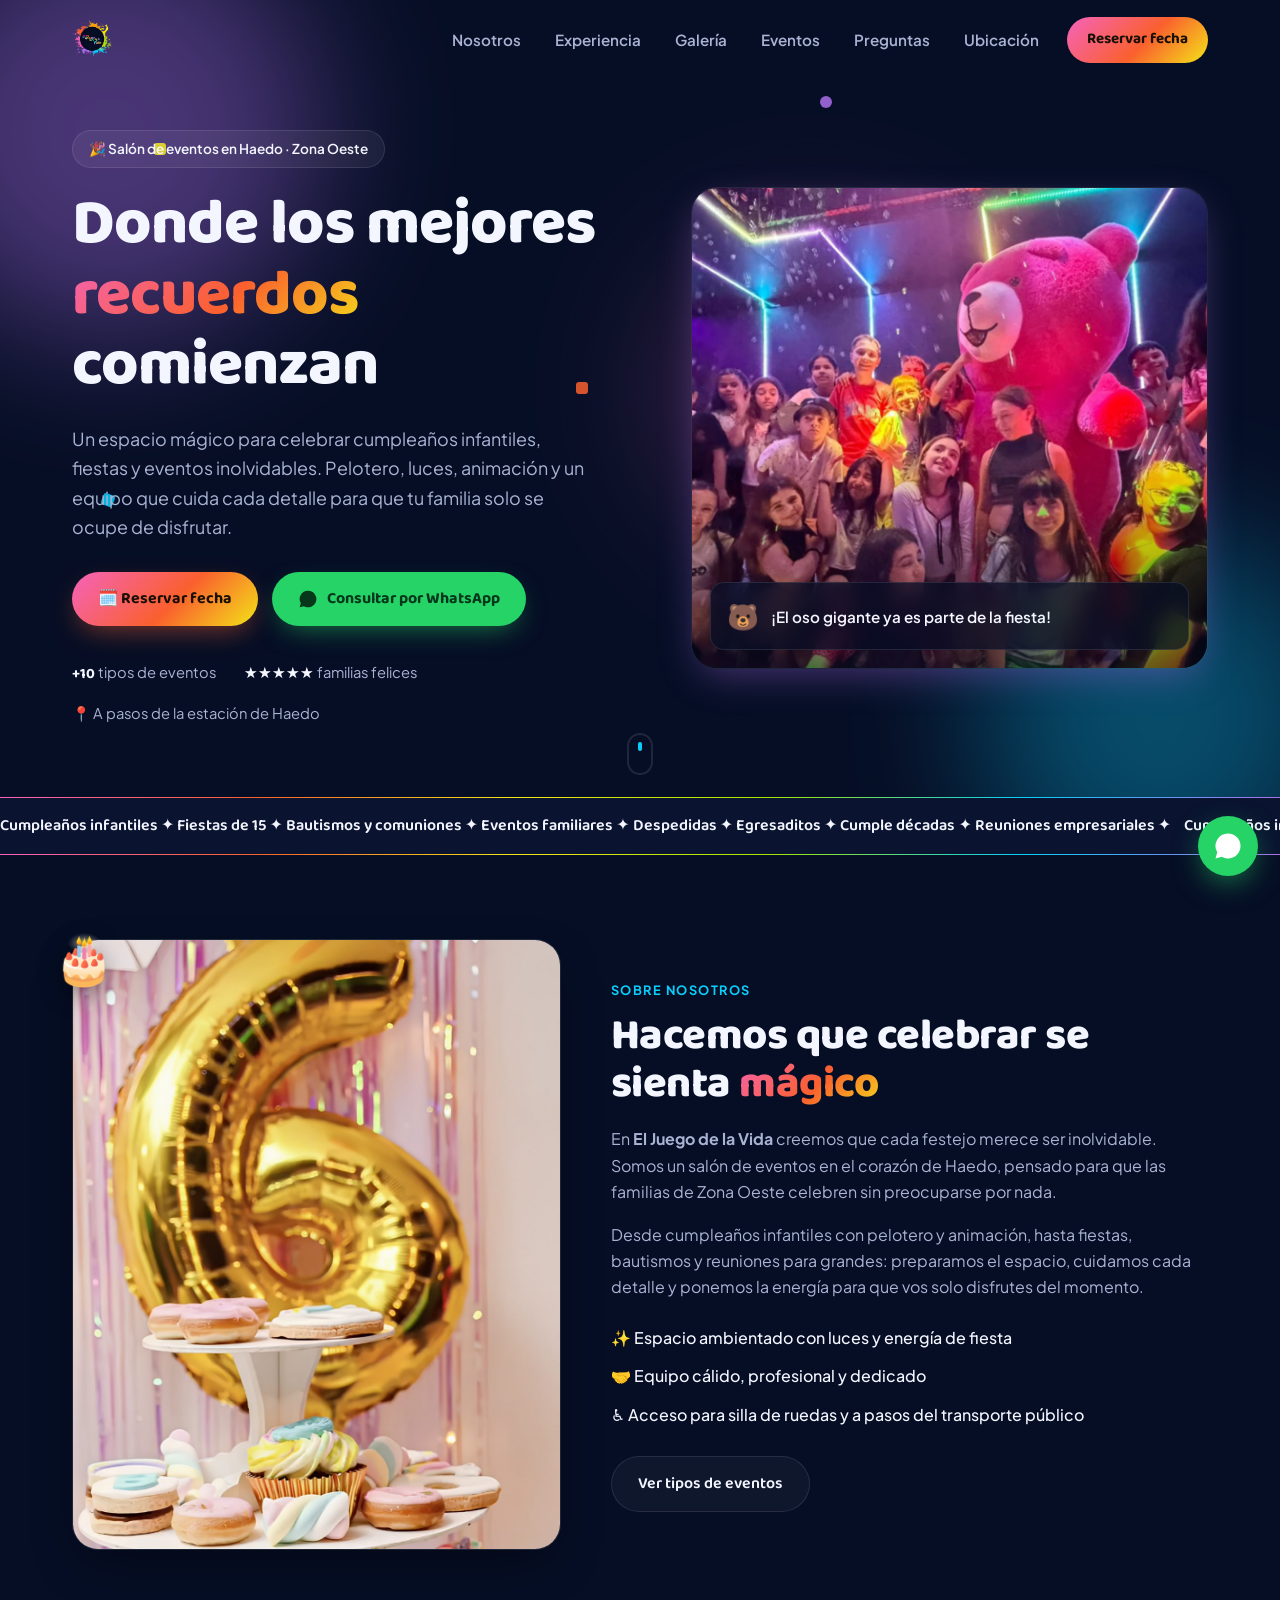
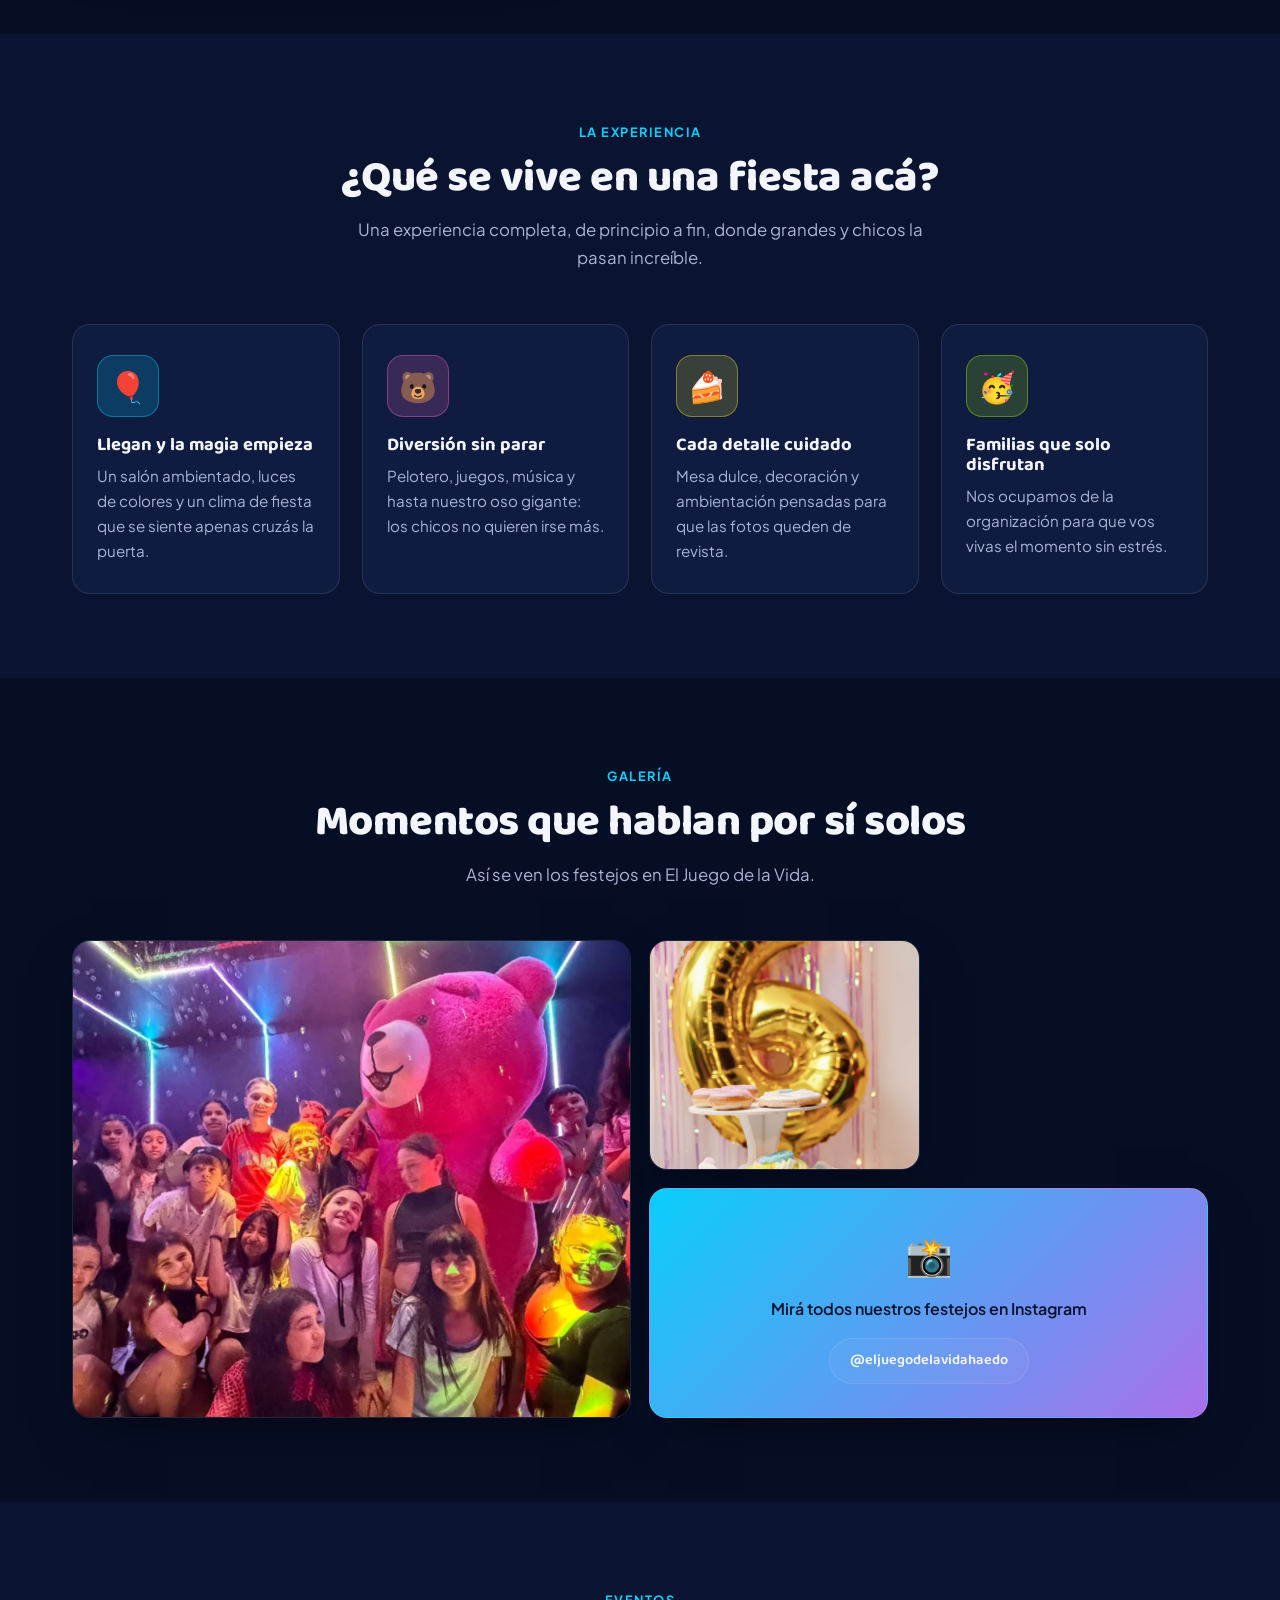
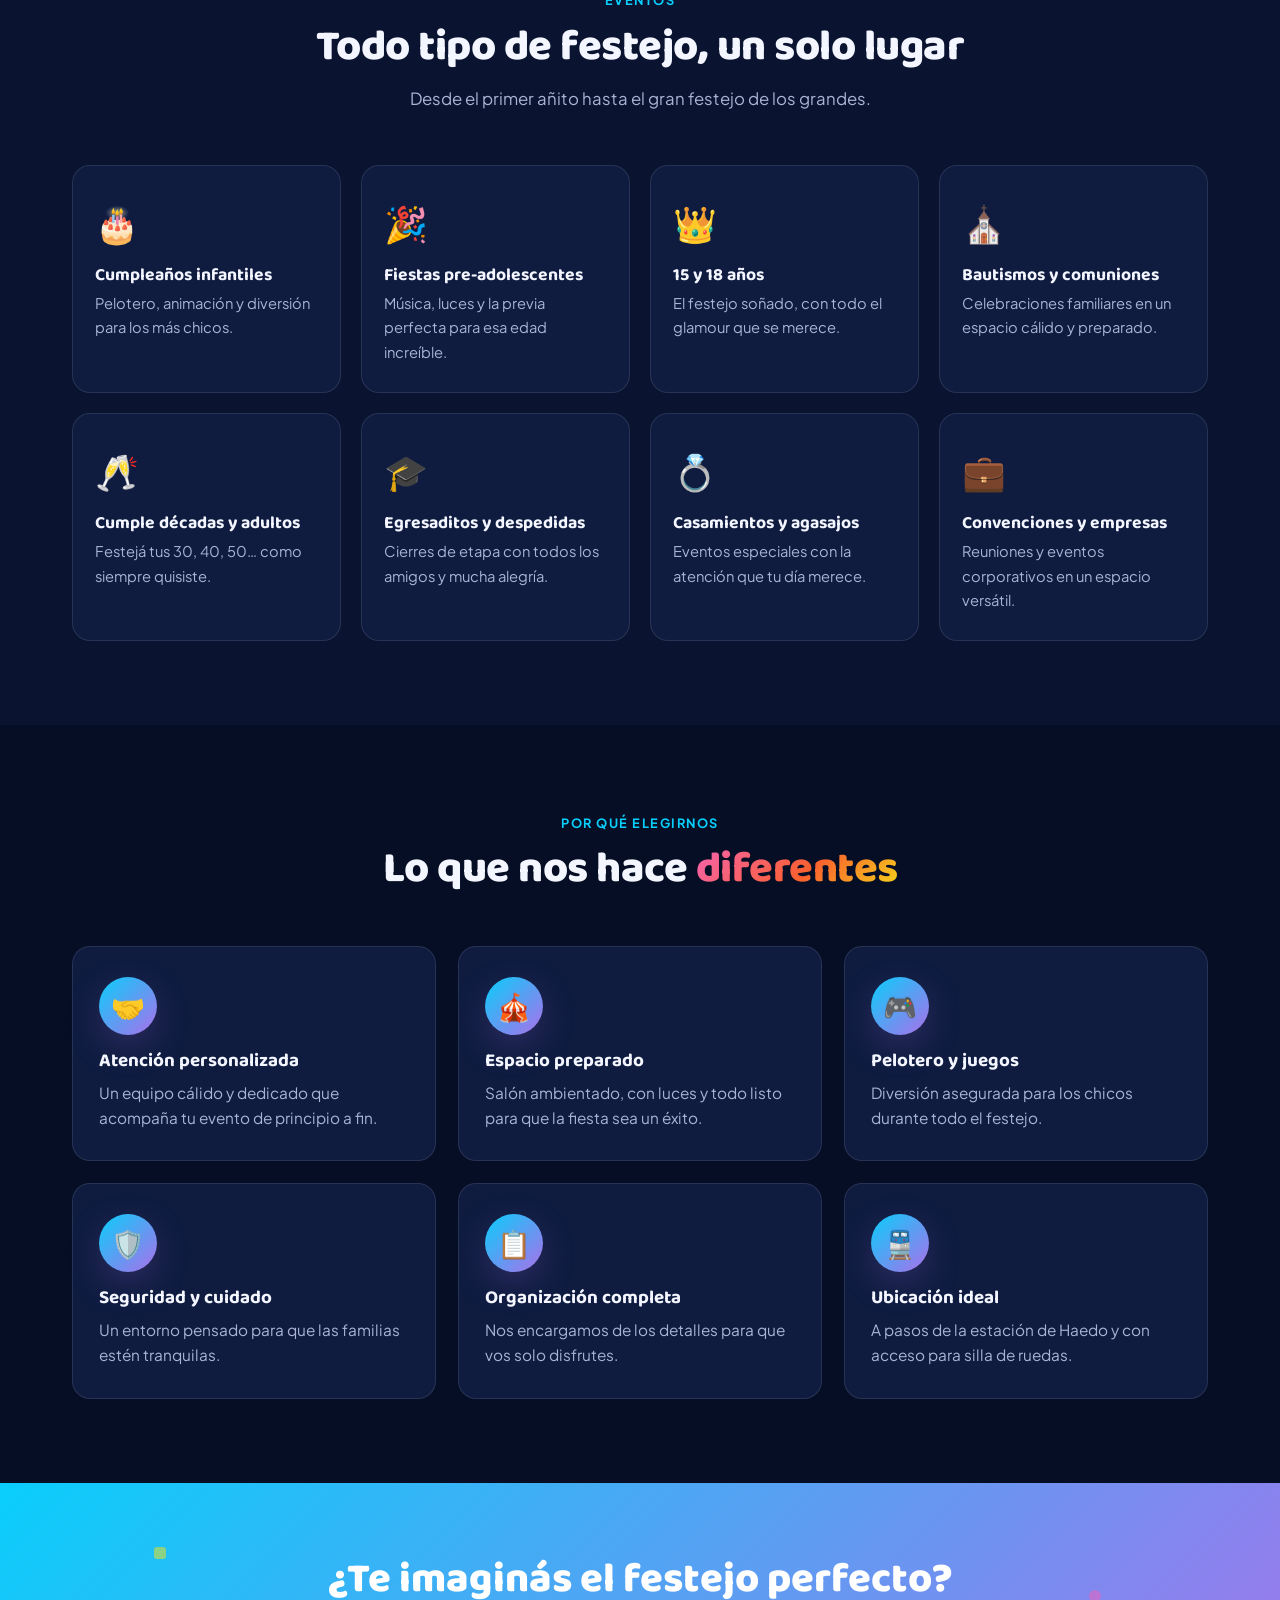
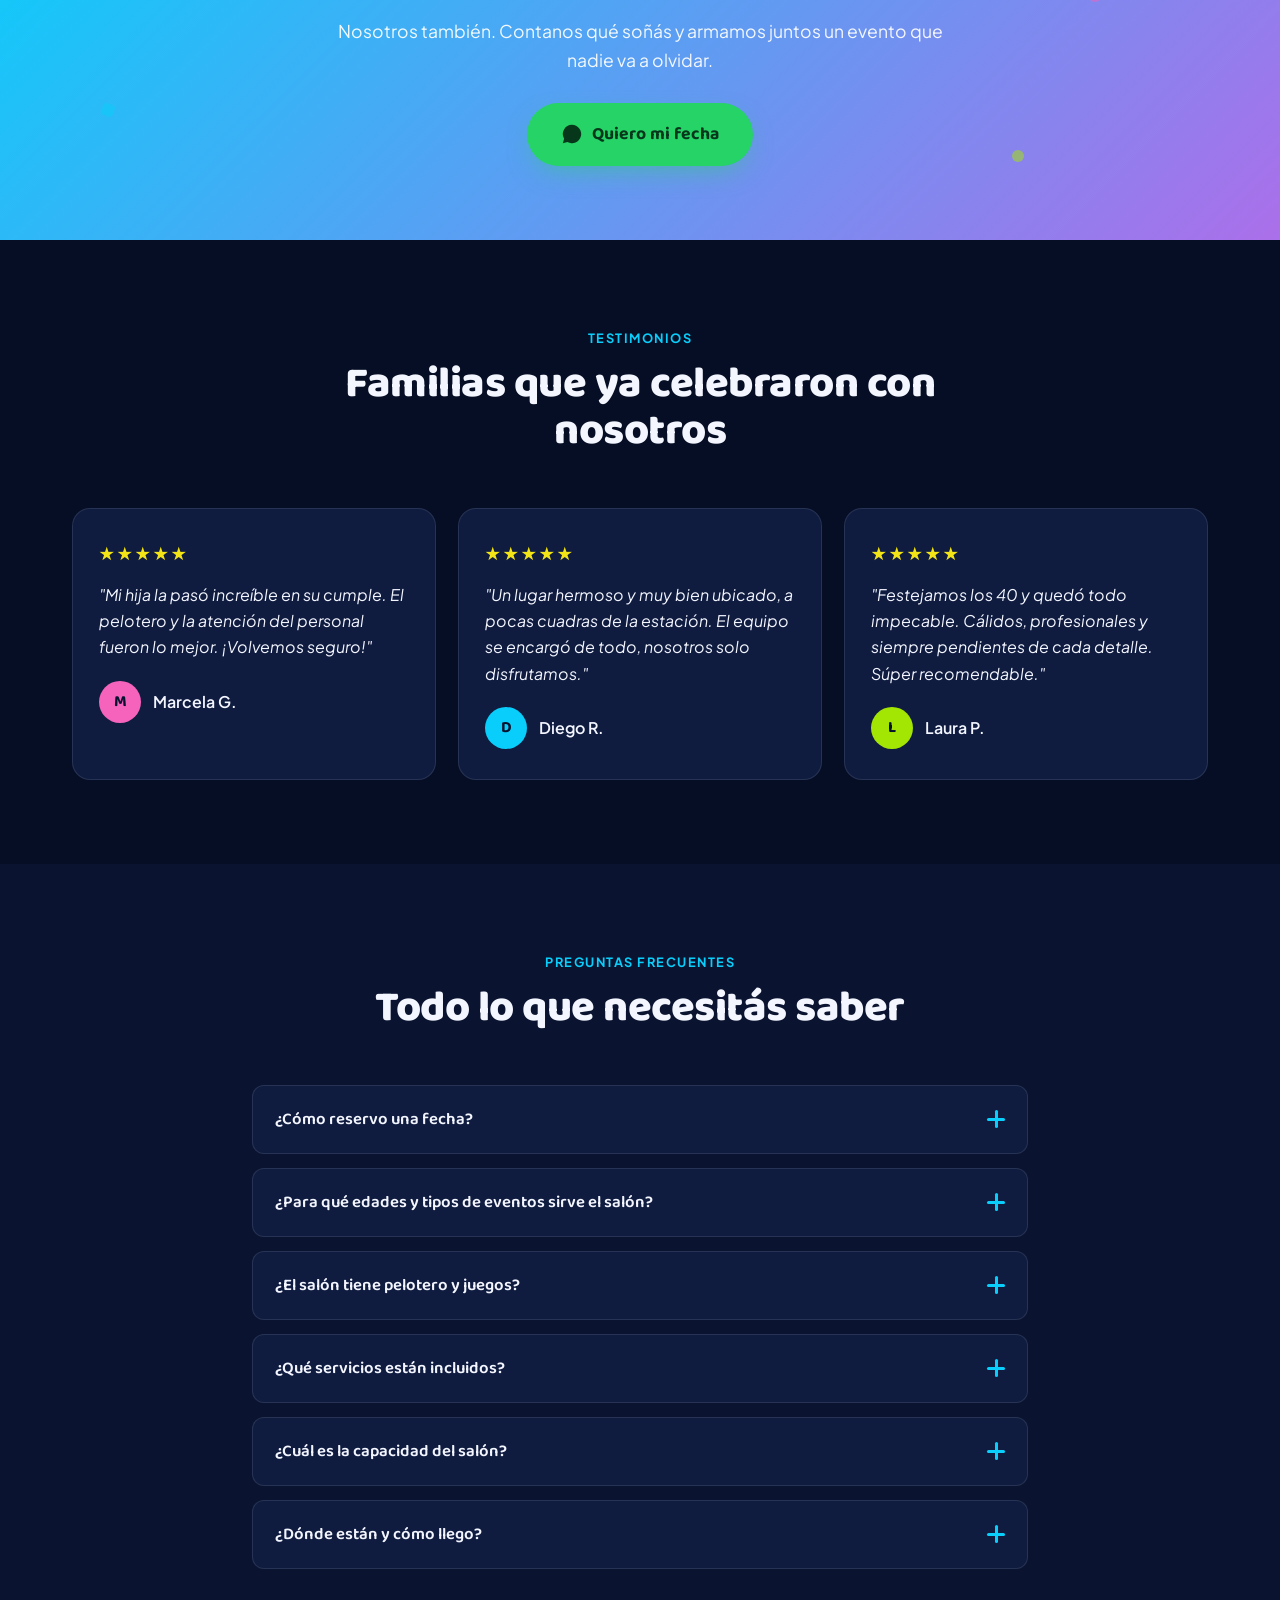
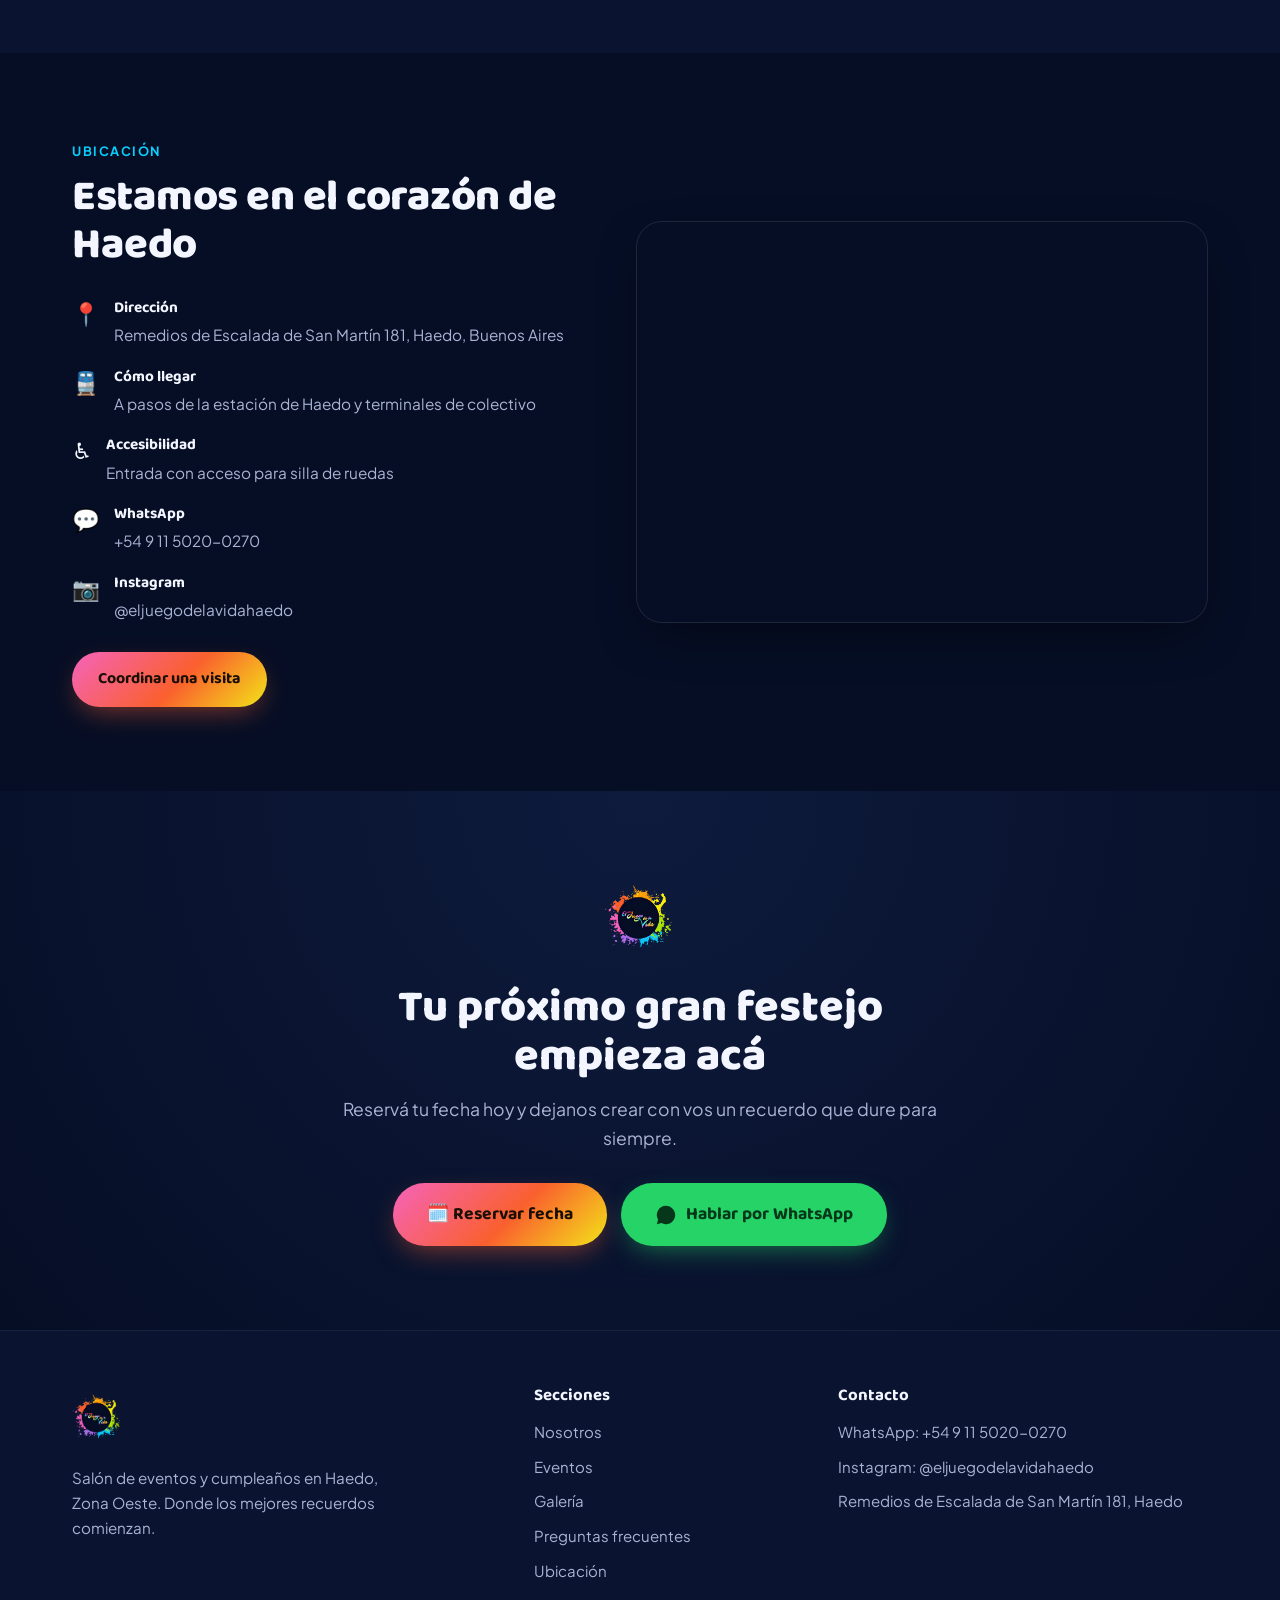
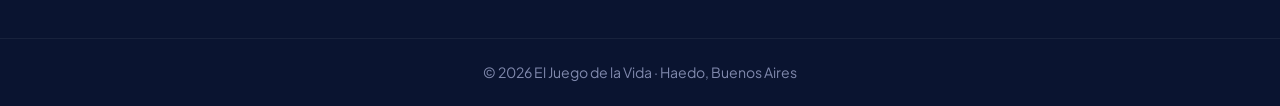
==== index.html @ 884d49db "Landing page El Juego de la Vida - salón de eventos Haedo Co-Authored-By: Claude Opus 4.8 <noreply@a" ====
<!DOCTYPE html>
<html lang="es">
<head>
  <meta charset="UTF-8" />
  <meta name="viewport" content="width=device-width, initial-scale=1.0" />
  <title>El Juego de la Vida | Salón de Eventos y Cumpleaños en Haedo</title>

  <!-- SEO -->
  <meta name="description" content="El Juego de la Vida — salón de eventos y cumpleaños infantiles en Haedo, Zona Oeste. Pelotero, animación y un espacio mágico para celebrar. Reservá tu fecha por WhatsApp." />
  <meta name="keywords" content="salón de eventos Haedo, salón infantil Haedo, cumpleaños infantiles Haedo, salón para fiestas Haedo, eventos infantiles Zona Oeste, salón de cumpleaños Haedo, pelotero Haedo" />
  <meta name="author" content="El Juego de la Vida" />
  <meta name="robots" content="index, follow" />
  <meta name="theme-color" content="#060e25" />
  <link rel="canonical" href="https://eljuegodelavidahaedo.com.ar/" />

  <!-- Open Graph -->
  <meta property="og:type" content="business.business" />
  <meta property="og:title" content="El Juego de la Vida | Salón de Eventos en Haedo" />
  <meta property="og:description" content="Donde los mejores recuerdos comienzan. Salón de eventos y cumpleaños infantiles en Haedo, Zona Oeste. Reservá tu fecha." />
  <meta property="og:image" content="assets/img/fiesta-oso-rosa.jpg" />
  <meta property="og:locale" content="es_AR" />
  <meta property="og:site_name" content="El Juego de la Vida" />

  <!-- Twitter -->
  <meta name="twitter:card" content="summary_large_image" />
  <meta name="twitter:title" content="El Juego de la Vida | Salón de Eventos en Haedo" />
  <meta name="twitter:description" content="Donde los mejores recuerdos comienzan. Cumpleaños y eventos en Haedo." />
  <meta name="twitter:image" content="assets/img/fiesta-oso-rosa.jpg" />

  <!-- Favicon -->
  <link rel="icon" type="image/png" href="assets/logo/logo.png" />
  <link rel="apple-touch-icon" href="assets/logo/logo.png" />

  <!-- Fonts -->
  <link rel="preconnect" href="https://fonts.googleapis.com" />
  <link rel="preconnect" href="https://fonts.gstatic.com" crossorigin />
  <link href="https://fonts.googleapis.com/css2?family=Baloo+2:wght@500;600;700;800&family=Plus+Jakarta+Sans:wght@400;500;600;700;800&display=swap" rel="stylesheet" />

  <link rel="stylesheet" href="css/style.css" />

  <!-- Schema.org LocalBusiness -->
  <script type="application/ld+json">
  {
    "@context": "https://schema.org",
    "@type": "EventVenue",
    "name": "El Juego de la Vida",
    "description": "Salón de eventos y cumpleaños infantiles en Haedo, Zona Oeste. Pelotero, animación y un espacio mágico para celebrar momentos inolvidables.",
    "image": "https://eljuegodelavidahaedo.com.ar/assets/img/fiesta-oso-rosa.jpg",
    "url": "https://eljuegodelavidahaedo.com.ar/",
    "telephone": "+5491150200270",
    "priceRange": "$$",
    "address": {
      "@type": "PostalAddress",
      "streetAddress": "Remedios de Escalada de San Martín 181",
      "addressLocality": "Haedo",
      "addressRegion": "Buenos Aires",
      "addressCountry": "AR"
    },
    "areaServed": ["Haedo", "Morón", "Ramos Mejía", "Ituzaingó", "Zona Oeste"],
    "sameAs": ["https://www.instagram.com/eljuegodelavidahaedo/"],
    "amenityFeature": [
      { "@type": "LocationFeatureSpecification", "name": "Pelotero", "value": true },
      { "@type": "LocationFeatureSpecification", "name": "Accesible para silla de ruedas", "value": true }
    ]
  }
  </script>
</head>
<body>

  <!-- ===== HEADER / NAV ===== -->
  <header class="site-header" id="header">
    <div class="container nav-wrap">
      <a href="#hero" class="brand" aria-label="El Juego de la Vida - Inicio">
        <img src="assets/logo/logo.png" alt="Logo El Juego de la Vida" class="brand-logo" />
      </a>

      <nav class="nav" id="nav" aria-label="Navegación principal">
        <a href="#nosotros" class="nav-link">Nosotros</a>
        <a href="#experiencia" class="nav-link">Experiencia</a>
        <a href="#galeria" class="nav-link">Galería</a>
        <a href="#eventos" class="nav-link">Eventos</a>
        <a href="#faq" class="nav-link">Preguntas</a>
        <a href="#ubicacion" class="nav-link">Ubicación</a>
        <a href="https://wa.me/5491150200270?text=Hola!%20Quiero%20consultar%20por%20una%20fecha%20en%20El%20Juego%20de%20la%20Vida"
           class="btn btn-nav" target="_blank" rel="noopener">Reservar fecha</a>
      </nav>

      <button class="nav-toggle" id="navToggle" aria-label="Abrir menú" aria-expanded="false">
        <span></span><span></span><span></span>
      </button>
    </div>
  </header>

  <!-- ===== HERO ===== -->
  <section class="hero" id="hero">
    <div class="hero-bg" aria-hidden="true">
      <span class="blob blob-1"></span>
      <span class="blob blob-2"></span>
      <span class="blob blob-3"></span>
      <span class="confetti c1"></span>
      <span class="confetti c2"></span>
      <span class="confetti c3"></span>
      <span class="confetti c4"></span>
      <span class="confetti c5"></span>
      <span class="confetti c6"></span>
    </div>

    <div class="container hero-inner">
      <div class="hero-content reveal">
        <span class="eyebrow">🎉 Salón de eventos en Haedo · Zona Oeste</span>
        <h1 class="hero-title">
          Donde los mejores <span class="grad-text">recuerdos</span> comienzan
        </h1>
        <p class="hero-sub">
          Un espacio mágico para celebrar cumpleaños infantiles, fiestas y eventos
          inolvidables. Pelotero, luces, animación y un equipo que cuida cada detalle
          para que tu familia solo se ocupe de disfrutar.
        </p>

        <div class="hero-cta">
          <a href="https://wa.me/5491150200270?text=Hola!%20Quiero%20reservar%20una%20fecha%20en%20El%20Juego%20de%20la%20Vida.%20Mi%20evento%20es%20para..."
             class="btn btn-primary" target="_blank" rel="noopener">
            🗓️ Reservar fecha
          </a>
          <a href="https://wa.me/5491150200270?text=Hola!%20Quiero%20hacer%20una%20consulta%20sobre%20el%20sal%C3%B3n"
             class="btn btn-whatsapp" target="_blank" rel="noopener">
            <svg viewBox="0 0 24 24" width="20" height="20" fill="currentColor" aria-hidden="true"><path d="M17.47 14.38c-.3-.15-1.75-.86-2.02-.96-.27-.1-.47-.15-.66.15-.2.3-.76.96-.93 1.16-.17.2-.34.22-.64.07-.3-.15-1.25-.46-2.38-1.47-.88-.78-1.47-1.75-1.64-2.05-.17-.3-.02-.46.13-.61.13-.13.3-.34.45-.51.15-.17.2-.3.3-.5.1-.2.05-.37-.02-.52-.08-.15-.66-1.6-.91-2.19-.24-.57-.48-.5-.66-.5-.17 0-.37-.02-.56-.02s-.52.07-.79.37c-.27.3-1.04 1.02-1.04 2.48s1.07 2.88 1.22 3.08c.15.2 2.1 3.2 5.08 4.49.71.31 1.26.49 1.69.62.71.23 1.36.2 1.87.12.57-.08 1.75-.71 2-1.4.25-.69.25-1.28.17-1.4-.07-.13-.27-.2-.57-.35zM12 2a10 10 0 0 0-8.6 15.06L2 22l5.05-1.32A10 10 0 1 0 12 2z"/></svg>
            Consultar por WhatsApp
          </a>
        </div>

        <ul class="trust-row">
          <li><strong>+10</strong> tipos de eventos</li>
          <li><strong>★★★★★</strong> familias felices</li>
          <li><strong>📍</strong> A pasos de la estación de Haedo</li>
        </ul>
      </div>

      <div class="hero-media reveal" data-delay="120">
        <div class="hero-card">
          <img src="assets/img/fiesta-oso-rosa.jpg" alt="Chicos festejando en una fiesta con luces de colores y un oso gigante rosa en El Juego de la Vida" loading="eager" />
          <div class="hero-badge">
            <span class="hero-badge-emoji">🐻</span>
            <span>¡El oso gigante ya es parte de la fiesta!</span>
          </div>
        </div>
      </div>
    </div>

    <a href="#nosotros" class="scroll-cue" aria-label="Ver más">
      <span></span>
    </a>
  </section>

  <!-- ===== MARQUEE ===== -->
  <div class="marquee" aria-hidden="true">
    <div class="marquee-track">
      <span>Cumpleaños infantiles ✦ Fiestas de 15 ✦ Bautismos y comuniones ✦ Eventos familiares ✦ Despedidas ✦ Egresaditos ✦ Cumple décadas ✦ Reuniones empresariales ✦&nbsp;</span>
      <span>Cumpleaños infantiles ✦ Fiestas de 15 ✦ Bautismos y comuniones ✦ Eventos familiares ✦ Despedidas ✦ Egresaditos ✦ Cumple décadas ✦ Reuniones empresariales ✦&nbsp;</span>
    </div>
  </div>

  <!-- ===== NOSOTROS ===== -->
  <section class="section" id="nosotros">
    <div class="container about-grid">
      <div class="about-media reveal">
        <img src="assets/img/cumple-mesa-dulce.jpg" alt="Mesa dulce de cumpleaños con globo dorado número 6, cupcakes y golosinas en El Juego de la Vida" loading="lazy" />
        <span class="about-deco" aria-hidden="true">🎂</span>
      </div>
      <div class="about-text reveal" data-delay="120">
        <span class="section-eyebrow">Sobre nosotros</span>
        <h2 class="section-title">Hacemos que celebrar se sienta <span class="grad-text">mágico</span></h2>
        <p>
          En <strong>El Juego de la Vida</strong> creemos que cada festejo merece ser
          inolvidable. Somos un salón de eventos en el corazón de Haedo, pensado para que
          las familias de Zona Oeste celebren sin preocuparse por nada.
        </p>
        <p>
          Desde cumpleaños infantiles con pelotero y animación, hasta fiestas, bautismos
          y reuniones para grandes: preparamos el espacio, cuidamos cada detalle y ponemos
          la energía para que vos solo disfrutes del momento.
        </p>
        <ul class="about-list">
          <li>✨ Espacio ambientado con luces y energía de fiesta</li>
          <li>🤝 Equipo cálido, profesional y dedicado</li>
          <li>♿ Acceso para silla de ruedas y a pasos del transporte público</li>
        </ul>
        <a href="#eventos" class="btn btn-outline">Ver tipos de eventos</a>
      </div>
    </div>
  </section>

  <!-- ===== EXPERIENCIA ===== -->
  <section class="section section-alt" id="experiencia">
    <div class="container">
      <div class="section-head reveal">
        <span class="section-eyebrow">La experiencia</span>
        <h2 class="section-title">¿Qué se vive en una fiesta acá?</h2>
        <p class="section-lead">Una experiencia completa, de principio a fin, donde grandes y chicos la pasan increíble.</p>
      </div>

      <div class="exp-grid">
        <article class="exp-card reveal">
          <span class="exp-icon" style="--c:var(--cyan)">🎈</span>
          <h3>Llegan y la magia empieza</h3>
          <p>Un salón ambientado, luces de colores y un clima de fiesta que se siente apenas cruzás la puerta.</p>
        </article>
        <article class="exp-card reveal" data-delay="80">
          <span class="exp-icon" style="--c:var(--pink)">🐻</span>
          <h3>Diversión sin parar</h3>
          <p>Pelotero, juegos, música y hasta nuestro oso gigante: los chicos no quieren irse más.</p>
        </article>
        <article class="exp-card reveal" data-delay="160">
          <span class="exp-icon" style="--c:var(--yellow)">🍰</span>
          <h3>Cada detalle cuidado</h3>
          <p>Mesa dulce, decoración y ambientación pensadas para que las fotos queden de revista.</p>
        </article>
        <article class="exp-card reveal" data-delay="240">
          <span class="exp-icon" style="--c:var(--green)">🥳</span>
          <h3>Familias que solo disfrutan</h3>
          <p>Nos ocupamos de la organización para que vos vivas el momento sin estrés.</p>
        </article>
      </div>
    </div>
  </section>

  <!-- ===== GALERÍA ===== -->
  <section class="section" id="galeria">
    <div class="container">
      <div class="section-head reveal">
        <span class="section-eyebrow">Galería</span>
        <h2 class="section-title">Momentos que hablan por sí solos</h2>
        <p class="section-lead">Así se ven los festejos en El Juego de la Vida.</p>
      </div>

      <div class="gallery">
        <figure class="gallery-item gallery-lg reveal" data-img="assets/img/fiesta-oso-rosa.jpg" data-caption="Fiesta a pura energía con el oso gigante rosa">
          <img src="assets/img/fiesta-oso-rosa.jpg" alt="Grupo de chicos festejando con luces de colores y oso gigante rosa" loading="lazy" />
          <figcaption><span>🐻 La fiesta del oso gigante</span></figcaption>
        </figure>
        <figure class="gallery-item reveal" data-delay="100" data-img="assets/img/cumple-mesa-dulce.jpg" data-caption="Mesa dulce de cumpleaños número 6">
          <img src="assets/img/cumple-mesa-dulce.jpg" alt="Mesa dulce con globo dorado número 6 y cupcakes" loading="lazy" />
          <figcaption><span>🎂 Mesas dulces de ensueño</span></figcaption>
        </figure>
        <figure class="gallery-item gallery-text reveal" data-delay="160">
          <div class="gallery-cta">
            <span class="gallery-cta-emoji">📸</span>
            <p>Mirá todos nuestros festejos en Instagram</p>
            <a href="https://www.instagram.com/eljuegodelavidahaedo/" class="btn btn-outline btn-sm" target="_blank" rel="noopener">@eljuegodelavidahaedo</a>
          </div>
        </figure>
      </div>
    </div>
  </section>

  <!-- ===== EVENTOS ===== -->
  <section class="section section-alt" id="eventos">
    <div class="container">
      <div class="section-head reveal">
        <span class="section-eyebrow">Eventos</span>
        <h2 class="section-title">Todo tipo de festejo, un solo lugar</h2>
        <p class="section-lead">Desde el primer añito hasta el gran festejo de los grandes.</p>
      </div>

      <div class="events-grid">
        <article class="event-card reveal" style="--c:var(--pink)">
          <span class="event-emoji">🎂</span>
          <h3>Cumpleaños infantiles</h3>
          <p>Pelotero, animación y diversión para los más chicos.</p>
        </article>
        <article class="event-card reveal" data-delay="60" style="--c:var(--cyan)">
          <span class="event-emoji">🎉</span>
          <h3>Fiestas pre-adolescentes</h3>
          <p>Música, luces y la previa perfecta para esa edad increíble.</p>
        </article>
        <article class="event-card reveal" data-delay="120" style="--c:var(--purple)">
          <span class="event-emoji">👑</span>
          <h3>15 y 18 años</h3>
          <p>El festejo soñado, con todo el glamour que se merece.</p>
        </article>
        <article class="event-card reveal" data-delay="180" style="--c:var(--yellow)">
          <span class="event-emoji">⛪</span>
          <h3>Bautismos y comuniones</h3>
          <p>Celebraciones familiares en un espacio cálido y preparado.</p>
        </article>
        <article class="event-card reveal" data-delay="60" style="--c:var(--green)">
          <span class="event-emoji">🥂</span>
          <h3>Cumple décadas y adultos</h3>
          <p>Festejá tus 30, 40, 50… como siempre quisiste.</p>
        </article>
        <article class="event-card reveal" data-delay="120" style="--c:var(--orange)">
          <span class="event-emoji">🎓</span>
          <h3>Egresaditos y despedidas</h3>
          <p>Cierres de etapa con todos los amigos y mucha alegría.</p>
        </article>
        <article class="event-card reveal" data-delay="180" style="--c:var(--cyan)">
          <span class="event-emoji">💍</span>
          <h3>Casamientos y agasajos</h3>
          <p>Eventos especiales con la atención que tu día merece.</p>
        </article>
        <article class="event-card reveal" data-delay="60" style="--c:var(--purple)">
          <span class="event-emoji">💼</span>
          <h3>Convenciones y empresas</h3>
          <p>Reuniones y eventos corporativos en un espacio versátil.</p>
        </article>
      </div>
    </div>
  </section>

  <!-- ===== DIFERENCIALES ===== -->
  <section class="section" id="diferenciales">
    <div class="container">
      <div class="section-head reveal">
        <span class="section-eyebrow">Por qué elegirnos</span>
        <h2 class="section-title">Lo que nos hace <span class="grad-text">diferentes</span></h2>
      </div>

      <div class="diff-grid">
        <div class="diff-card reveal">
          <span class="diff-icon">🤝</span>
          <h3>Atención personalizada</h3>
          <p>Un equipo cálido y dedicado que acompaña tu evento de principio a fin.</p>
        </div>
        <div class="diff-card reveal" data-delay="80">
          <span class="diff-icon">🎪</span>
          <h3>Espacio preparado</h3>
          <p>Salón ambientado, con luces y todo listo para que la fiesta sea un éxito.</p>
        </div>
        <div class="diff-card reveal" data-delay="160">
          <span class="diff-icon">🎮</span>
          <h3>Pelotero y juegos</h3>
          <p>Diversión asegurada para los chicos durante todo el festejo.</p>
        </div>
        <div class="diff-card reveal" data-delay="240">
          <span class="diff-icon">🛡️</span>
          <h3>Seguridad y cuidado</h3>
          <p>Un entorno pensado para que las familias estén tranquilas.</p>
        </div>
        <div class="diff-card reveal" data-delay="80">
          <span class="diff-icon">📋</span>
          <h3>Organización completa</h3>
          <p>Nos encargamos de los detalles para que vos solo disfrutes.</p>
        </div>
        <div class="diff-card reveal" data-delay="160">
          <span class="diff-icon">🚆</span>
          <h3>Ubicación ideal</h3>
          <p>A pasos de la estación de Haedo y con acceso para silla de ruedas.</p>
        </div>
      </div>
    </div>
  </section>

  <!-- ===== CTA INTERMEDIO ===== -->
  <section class="cta-mid">
    <div class="cta-mid-bg" aria-hidden="true">
      <span class="confetti c1"></span><span class="confetti c2"></span>
      <span class="confetti c3"></span><span class="confetti c4"></span>
    </div>
    <div class="container cta-mid-inner reveal">
      <h2>¿Te imaginás el festejo perfecto?</h2>
      <p>Nosotros también. Contanos qué soñás y armamos juntos un evento que nadie va a olvidar.</p>
      <a href="https://wa.me/5491150200270?text=Hola!%20Quiero%20consultar%20disponibilidad%20de%20fechas"
         class="btn btn-whatsapp btn-lg" target="_blank" rel="noopener">
        <svg viewBox="0 0 24 24" width="22" height="22" fill="currentColor" aria-hidden="true"><path d="M17.47 14.38c-.3-.15-1.75-.86-2.02-.96-.27-.1-.47-.15-.66.15-.2.3-.76.96-.93 1.16-.17.2-.34.22-.64.07-.3-.15-1.25-.46-2.38-1.47-.88-.78-1.47-1.75-1.64-2.05-.17-.3-.02-.46.13-.61.13-.13.3-.34.45-.51.15-.17.2-.3.3-.5.1-.2.05-.37-.02-.52-.08-.15-.66-1.6-.91-2.19-.24-.57-.48-.5-.66-.5-.17 0-.37-.02-.56-.02s-.52.07-.79.37c-.27.3-1.04 1.02-1.04 2.48s1.07 2.88 1.22 3.08c.15.2 2.1 3.2 5.08 4.49.71.31 1.26.49 1.69.62.71.23 1.36.2 1.87.12.57-.08 1.75-.71 2-1.4.25-.69.25-1.28.17-1.4-.07-.13-.27-.2-.57-.35zM12 2a10 10 0 0 0-8.6 15.06L2 22l5.05-1.32A10 10 0 1 0 12 2z"/></svg>
        Quiero mi fecha
      </a>
    </div>
  </section>

  <!-- ===== TESTIMONIOS ===== -->
  <section class="section" id="testimonios">
    <div class="container">
      <div class="section-head reveal">
        <span class="section-eyebrow">Testimonios</span>
        <h2 class="section-title">Familias que ya celebraron con nosotros</h2>
      </div>

      <div class="testi-grid">
        <blockquote class="testi-card reveal">
          <div class="stars">★★★★★</div>
          <p>"Mi hija la pasó increíble en su cumple. El pelotero y la atención del personal fueron lo mejor. ¡Volvemos seguro!"</p>
          <footer><span class="testi-avatar" style="--c:var(--pink)">M</span> Marcela G.</footer>
        </blockquote>
        <blockquote class="testi-card reveal" data-delay="100">
          <div class="stars">★★★★★</div>
          <p>"Un lugar hermoso y muy bien ubicado, a pocas cuadras de la estación. El equipo se encargó de todo, nosotros solo disfrutamos."</p>
          <footer><span class="testi-avatar" style="--c:var(--cyan)">D</span> Diego R.</footer>
        </blockquote>
        <blockquote class="testi-card reveal" data-delay="200">
          <div class="stars">★★★★★</div>
          <p>"Festejamos los 40 y quedó todo impecable. Cálidos, profesionales y siempre pendientes de cada detalle. Súper recomendable."</p>
          <footer><span class="testi-avatar" style="--c:var(--green)">L</span> Laura P.</footer>
        </blockquote>
      </div>
    </div>
  </section>

  <!-- ===== FAQ ===== -->
  <section class="section section-alt" id="faq">
    <div class="container faq-wrap">
      <div class="section-head reveal">
        <span class="section-eyebrow">Preguntas frecuentes</span>
        <h2 class="section-title">Todo lo que necesitás saber</h2>
      </div>

      <div class="faq-list">
        <div class="faq-item reveal">
          <button class="faq-q" aria-expanded="false">
            <span>¿Cómo reservo una fecha?</span><i></i>
          </button>
          <div class="faq-a"><p>Es muy simple: escribinos por WhatsApp y te contamos la disponibilidad. Apenas elegís la fecha, la dejamos reservada para tu evento.</p></div>
        </div>
        <div class="faq-item reveal">
          <button class="faq-q" aria-expanded="false">
            <span>¿Para qué edades y tipos de eventos sirve el salón?</span><i></i>
          </button>
          <div class="faq-a"><p>Hacemos cumpleaños infantiles, fiestas pre-adolescentes, 15 y 18 años, bautismos, comuniones, cumple décadas, agasajos, despedidas, egresaditos, casamientos y hasta reuniones empresariales. Hay un festejo para cada edad.</p></div>
        </div>
        <div class="faq-item reveal">
          <button class="faq-q" aria-expanded="false">
            <span>¿El salón tiene pelotero y juegos?</span><i></i>
          </button>
          <div class="faq-a"><p>¡Sí! Contamos con pelotero y un espacio ambientado con luces y juegos para que los chicos se diviertan durante todo el festejo.</p></div>
        </div>
        <div class="faq-item reveal">
          <button class="faq-q" aria-expanded="false">
            <span>¿Qué servicios están incluidos?</span><i></i>
          </button>
          <div class="faq-a"><p>El salón ambientado, el espacio de juegos y la atención de nuestro equipo durante el evento. Para conocer los detalles y opciones de cada festejo, consultanos por WhatsApp y armamos una propuesta a tu medida.</p></div>
        </div>
        <div class="faq-item reveal">
          <button class="faq-q" aria-expanded="false">
            <span>¿Cuál es la capacidad del salón?</span><i></i>
          </button>
          <div class="faq-a"><p>Tenemos espacio para distintos tamaños de evento, desde festejos íntimos hasta celebraciones más grandes. Contanos cuántos invitados pensás y te confirmamos la mejor opción.</p></div>
        </div>
        <div class="faq-item reveal">
          <button class="faq-q" aria-expanded="false">
            <span>¿Dónde están y cómo llego?</span><i></i>
          </button>
          <div class="faq-a"><p>Estamos en Remedios de Escalada de San Martín 181, Haedo. A pocas cuadras de la estación de tren y terminales de colectivo, con acceso para silla de ruedas.</p></div>
        </div>
      </div>
    </div>
  </section>

  <!-- ===== UBICACIÓN ===== -->
  <section class="section" id="ubicacion">
    <div class="container loc-grid">
      <div class="loc-info reveal">
        <span class="section-eyebrow">Ubicación</span>
        <h2 class="section-title">Estamos en el corazón de Haedo</h2>
        <ul class="loc-list">
          <li><span class="loc-ic">📍</span><div><strong>Dirección</strong>Remedios de Escalada de San Martín 181, Haedo, Buenos Aires</div></li>
          <li><span class="loc-ic">🚆</span><div><strong>Cómo llegar</strong>A pasos de la estación de Haedo y terminales de colectivo</div></li>
          <li><span class="loc-ic">♿</span><div><strong>Accesibilidad</strong>Entrada con acceso para silla de ruedas</div></li>
          <li><span class="loc-ic">💬</span><div><strong>WhatsApp</strong>+54 9 11 5020-0270</div></li>
          <li><span class="loc-ic">📷</span><div><strong>Instagram</strong>@eljuegodelavidahaedo</div></li>
        </ul>
        <a href="https://wa.me/5491150200270?text=Hola!%20Quiero%20coordinar%20una%20visita%20al%20sal%C3%B3n"
           class="btn btn-primary" target="_blank" rel="noopener">Coordinar una visita</a>
      </div>
      <div class="loc-map reveal" data-delay="120">
        <iframe
          title="Ubicación de El Juego de la Vida en Haedo"
          src="https://www.google.com/maps?q=Remedios%20de%20Escalada%20de%20San%20Mart%C3%ADn%20181%2C%20Haedo%2C%20Buenos%20Aires&output=embed"
          loading="lazy" referrerpolicy="no-referrer-when-downgrade" allowfullscreen></iframe>
      </div>
    </div>
  </section>

  <!-- ===== CTA FINAL ===== -->
  <section class="cta-final" id="reservar">
    <div class="container cta-final-inner reveal">
      <img src="assets/logo/logo.png" alt="El Juego de la Vida" class="cta-final-logo" />
      <h2>Tu próximo gran festejo empieza acá</h2>
      <p>Reservá tu fecha hoy y dejanos crear con vos un recuerdo que dure para siempre.</p>
      <div class="hero-cta center">
        <a href="https://wa.me/5491150200270?text=Hola!%20Quiero%20reservar%20una%20fecha%20en%20El%20Juego%20de%20la%20Vida"
           class="btn btn-primary btn-lg" target="_blank" rel="noopener">🗓️ Reservar fecha</a>
        <a href="https://wa.me/5491150200270?text=Hola!%20Quiero%20hablar%20por%20WhatsApp%20sobre%20un%20evento"
           class="btn btn-whatsapp btn-lg" target="_blank" rel="noopener">
          <svg viewBox="0 0 24 24" width="22" height="22" fill="currentColor" aria-hidden="true"><path d="M17.47 14.38c-.3-.15-1.75-.86-2.02-.96-.27-.1-.47-.15-.66.15-.2.3-.76.96-.93 1.16-.17.2-.34.22-.64.07-.3-.15-1.25-.46-2.38-1.47-.88-.78-1.47-1.75-1.64-2.05-.17-.3-.02-.46.13-.61.13-.13.3-.34.45-.51.15-.17.2-.3.3-.5.1-.2.05-.37-.02-.52-.08-.15-.66-1.6-.91-2.19-.24-.57-.48-.5-.66-.5-.17 0-.37-.02-.56-.02s-.52.07-.79.37c-.27.3-1.04 1.02-1.04 2.48s1.07 2.88 1.22 3.08c.15.2 2.1 3.2 5.08 4.49.71.31 1.26.49 1.69.62.71.23 1.36.2 1.87.12.57-.08 1.75-.71 2-1.4.25-.69.25-1.28.17-1.4-.07-.13-.27-.2-.57-.35zM12 2a10 10 0 0 0-8.6 15.06L2 22l5.05-1.32A10 10 0 1 0 12 2z"/></svg>
          Hablar por WhatsApp
        </a>
      </div>
    </div>
  </section>

  <!-- ===== FOOTER ===== -->
  <footer class="site-footer">
    <div class="container footer-grid">
      <div class="footer-brand">
        <img src="assets/logo/logo.png" alt="El Juego de la Vida" />
        <p>Salón de eventos y cumpleaños en Haedo, Zona Oeste. Donde los mejores recuerdos comienzan.</p>
      </div>
      <div class="footer-col">
        <h4>Secciones</h4>
        <a href="#nosotros">Nosotros</a>
        <a href="#eventos">Eventos</a>
        <a href="#galeria">Galería</a>
        <a href="#faq">Preguntas frecuentes</a>
        <a href="#ubicacion">Ubicación</a>
      </div>
      <div class="footer-col">
        <h4>Contacto</h4>
        <a href="https://wa.me/5491150200270" target="_blank" rel="noopener">WhatsApp: +54 9 11 5020-0270</a>
        <a href="https://www.instagram.com/eljuegodelavidahaedo/" target="_blank" rel="noopener">Instagram: @eljuegodelavidahaedo</a>
        <span>Remedios de Escalada de San Martín 181, Haedo</span>
      </div>
    </div>
    <div class="footer-bottom">
      <p>© <span id="year"></span> El Juego de la Vida · Haedo, Buenos Aires</p>
    </div>
  </footer>

  <!-- ===== WHATSAPP FLOTANTE ===== -->
  <a href="https://wa.me/5491150200270?text=Hola!%20Quiero%20consultar%20por%20El%20Juego%20de%20la%20Vida"
     class="wa-float" target="_blank" rel="noopener" aria-label="Chatear por WhatsApp">
    <svg viewBox="0 0 24 24" width="30" height="30" fill="currentColor" aria-hidden="true"><path d="M17.47 14.38c-.3-.15-1.75-.86-2.02-.96-.27-.1-.47-.15-.66.15-.2.3-.76.96-.93 1.16-.17.2-.34.22-.64.07-.3-.15-1.25-.46-2.38-1.47-.88-.78-1.47-1.75-1.64-2.05-.17-.3-.02-.46.13-.61.13-.13.3-.34.45-.51.15-.17.2-.3.3-.5.1-.2.05-.37-.02-.52-.08-.15-.66-1.6-.91-2.19-.24-.57-.48-.5-.66-.5-.17 0-.37-.02-.56-.02s-.52.07-.79.37c-.27.3-1.04 1.02-1.04 2.48s1.07 2.88 1.22 3.08c.15.2 2.1 3.2 5.08 4.49.71.31 1.26.49 1.69.62.71.23 1.36.2 1.87.12.57-.08 1.75-.71 2-1.4.25-.69.25-1.28.17-1.4-.07-.13-.27-.2-.57-.35zM12 2a10 10 0 0 0-8.6 15.06L2 22l5.05-1.32A10 10 0 1 0 12 2z"/></svg>
  </a>

  <!-- ===== STICKY CTA MOBILE ===== -->
  <div class="sticky-cta">
    <a href="https://wa.me/5491150200270?text=Hola!%20Quiero%20consultar%20por%20una%20fecha" class="btn btn-whatsapp" target="_blank" rel="noopener">💬 Consultar</a>
    <a href="https://wa.me/5491150200270?text=Hola!%20Quiero%20reservar%20una%20fecha" class="btn btn-primary" target="_blank" rel="noopener">🗓️ Reservar</a>
  </div>

  <!-- ===== LIGHTBOX ===== -->
  <div class="lightbox" id="lightbox" aria-hidden="true">
    <button class="lightbox-close" id="lightboxClose" aria-label="Cerrar">&times;</button>
    <figure class="lightbox-content">
      <img src="" alt="" id="lightboxImg" />
      <figcaption id="lightboxCap"></figcaption>
    </figure>
  </div>

  <script src="js/script.js"></script>
</body>
</html>
---- css/style.css ----
/* ===================================================================
   EL JUEGO DE LA VIDA — Salón de Eventos Haedo
   Design system: dark premium + rainbow playful
   =================================================================== */

:root {
  /* Base */
  --bg:        #060e25;
  --bg-2:      #0a1430;
  --bg-3:      #0e1b3d;
  --surface:   #0f1c40;
  --surface-2: #13234d;
  --line:      rgba(255,255,255,.10);
  --line-2:    rgba(255,255,255,.06);

  /* Accents (from logo) */
  --purple: #ab6fea;
  --orange: #fa602e;
  --orange-2: #f95f2d;
  --cyan:   #09cefb;
  --yellow: #f3e418;
  --pink:   #f563bc;
  --green:  #a4e603;

  /* Text */
  --text:   #f4f6ff;
  --muted:  #aab3d4;
  --muted-2:#8089ad;

  /* Brand gradients */
  --grad-rainbow: linear-gradient(90deg, var(--pink), var(--orange), var(--yellow), var(--green), var(--cyan), var(--purple));
  --grad-primary: linear-gradient(135deg, var(--pink) 0%, var(--orange) 55%, var(--yellow) 100%);
  --grad-cool:    linear-gradient(135deg, var(--cyan), var(--purple));

  --radius:   18px;
  --radius-lg:26px;
  --radius-sm:12px;
  --shadow:   0 18px 50px -18px rgba(0,0,0,.6);
  --shadow-glow: 0 12px 40px -10px rgba(171,111,234,.45);
  --maxw: 1180px;
  --ease: cubic-bezier(.22,.61,.36,1);

  --font-head: "Baloo 2", "Plus Jakarta Sans", system-ui, sans-serif;
  --font-body: "Plus Jakarta Sans", system-ui, -apple-system, sans-serif;
}

* { margin:0; padding:0; box-sizing:border-box; }

html { scroll-behavior:smooth; scroll-padding-top:80px; }

body {
  font-family: var(--font-body);
  background: var(--bg);
  color: var(--text);
  line-height: 1.65;
  overflow-x: hidden;
  -webkit-font-smoothing: antialiased;
}

img { max-width:100%; display:block; }
a { text-decoration:none; color:inherit; }
ul { list-style:none; }

.container { width:100%; max-width:var(--maxw); margin:0 auto; padding:0 22px; }

/* ---------- Typography ---------- */
h1,h2,h3,h4 { font-family: var(--font-head); line-height:1.1; font-weight:700; }

.grad-text {
  background: var(--grad-primary);
  -webkit-background-clip: text;
  background-clip: text;
  -webkit-text-fill-color: transparent;
  color: transparent;
}

.section-title { font-size: clamp(1.7rem, 4.5vw, 2.7rem); font-weight:800; letter-spacing:-.5px; }
.section-eyebrow {
  display:inline-block;
  font-weight:700; font-size:.8rem; letter-spacing:1.5px; text-transform:uppercase;
  color: var(--cyan);
  margin-bottom:12px;
}
.section-lead { color:var(--muted); max-width:600px; margin:14px auto 0; font-size:1.05rem; }

/* ---------- Buttons ---------- */
.btn {
  display:inline-flex; align-items:center; justify-content:center; gap:9px;
  font-family:var(--font-head); font-weight:600; font-size:1rem;
  padding:14px 26px; border-radius:999px; border:none; cursor:pointer;
  transition: transform .25s var(--ease), box-shadow .25s var(--ease), filter .25s var(--ease);
  white-space:nowrap;
}
.btn:active { transform: scale(.97); }

.btn-primary {
  background: var(--grad-primary);
  color:#1a0f04; font-weight:700;
  box-shadow: 0 10px 28px -8px rgba(250,96,46,.55);
}
.btn-primary:hover { transform: translateY(-3px); box-shadow: 0 16px 36px -8px rgba(250,96,46,.7); }

.btn-whatsapp {
  background:#25D366; color:#06371b; font-weight:700;
  box-shadow: 0 10px 28px -10px rgba(37,211,102,.6);
}
.btn-whatsapp:hover { transform: translateY(-3px); box-shadow:0 16px 36px -8px rgba(37,211,102,.75); }

.btn-outline {
  background: rgba(255,255,255,.04); color:var(--text);
  border:1.5px solid var(--line); backdrop-filter: blur(6px);
}
.btn-outline:hover { border-color:var(--cyan); color:var(--cyan); transform:translateY(-2px); }

.btn-nav { padding:10px 20px; background:var(--grad-primary); color:#1a0f04; font-weight:700; font-size:.95rem; }
.btn-nav:hover { transform: translateY(-2px); }
.btn-lg { padding:17px 34px; font-size:1.1rem; }
.btn-sm { padding:10px 20px; font-size:.9rem; }

/* ---------- Header ---------- */
.site-header {
  position:fixed; top:0; left:0; right:0; z-index:100;
  transition: background .3s var(--ease), box-shadow .3s var(--ease), padding .3s var(--ease);
  padding:14px 0;
}
.site-header.scrolled {
  background: rgba(6,14,37,.82);
  backdrop-filter: blur(14px);
  box-shadow: 0 6px 24px -12px rgba(0,0,0,.7);
  border-bottom:1px solid var(--line-2);
}
.nav-wrap { display:flex; align-items:center; justify-content:space-between; gap:20px; }
.brand-logo { height:52px; width:auto; transition: transform .3s var(--ease); }
.brand:hover .brand-logo { transform: rotate(-4deg) scale(1.05); }

.nav { display:flex; align-items:center; gap:6px; }
.nav-link {
  padding:8px 14px; font-weight:600; font-size:.95rem; color:var(--muted);
  border-radius:999px; transition: color .2s, background .2s;
}
.nav-link:hover { color:var(--text); background: rgba(255,255,255,.06); }
.nav .btn-nav { margin-left:8px; }

.nav-toggle { display:none; flex-direction:column; gap:5px; background:none; border:none; cursor:pointer; padding:8px; z-index:120; }
.nav-toggle span { width:26px; height:3px; background:var(--text); border-radius:3px; transition:.3s var(--ease); }
.nav-toggle.active span:nth-child(1){ transform:translateY(8px) rotate(45deg); }
.nav-toggle.active span:nth-child(2){ opacity:0; }
.nav-toggle.active span:nth-child(3){ transform:translateY(-8px) rotate(-45deg); }

/* ---------- Hero ---------- */
.hero { position:relative; padding:130px 0 70px; overflow:hidden; }
.hero-bg { position:absolute; inset:0; z-index:0; pointer-events:none; }

.blob { position:absolute; border-radius:50%; filter:blur(70px); opacity:.4; }
.blob-1 { width:420px; height:420px; background:var(--purple); top:-80px; left:-100px; }
.blob-2 { width:360px; height:360px; background:var(--cyan); bottom:-100px; right:-60px; opacity:.32; }
.blob-3 { width:300px; height:300px; background:var(--pink); top:30%; right:25%; opacity:.22; }

.confetti { position:absolute; width:12px; height:12px; border-radius:3px; opacity:.85; animation: floaty 6s ease-in-out infinite; }
.c1 { background:var(--yellow); top:18%; left:12%; animation-delay:0s; }
.c2 { background:var(--pink);   top:30%; right:14%; border-radius:50%; animation-delay:.8s; }
.c3 { background:var(--cyan);   top:62%; left:8%;  animation-delay:1.4s; transform:rotate(20deg); }
.c4 { background:var(--green);  top:75%; right:20%; border-radius:50%; animation-delay:.4s; }
.c5 { background:var(--orange); top:48%; left:45%; animation-delay:1.1s; }
.c6 { background:var(--purple); top:12%; right:35%; border-radius:50%; animation-delay:1.8s; }

@keyframes floaty {
  0%,100% { transform: translateY(0) rotate(0); }
  50% { transform: translateY(-22px) rotate(18deg); }
}

.hero-inner {
  position:relative; z-index:1;
  display:grid; grid-template-columns: 1.05fr .95fr; gap:48px; align-items:center;
}
.eyebrow {
  display:inline-block; padding:7px 16px; border-radius:999px;
  background: rgba(255,255,255,.06); border:1px solid var(--line);
  font-size:.85rem; font-weight:600; color:var(--text); margin-bottom:22px;
}
.hero-title { font-size: clamp(2.3rem, 6vw, 4rem); font-weight:800; letter-spacing:-1px; }
.hero-sub { color:var(--muted); font-size:1.12rem; margin:22px 0 30px; max-width:520px; }

.hero-cta { display:flex; flex-wrap:wrap; gap:14px; }
.hero-cta.center { justify-content:center; }

.trust-row { display:flex; flex-wrap:wrap; gap:14px 28px; margin-top:34px; }
.trust-row li { font-size:.92rem; color:var(--muted); }
.trust-row strong { color:var(--text); font-family:var(--font-head); }

/* Hero media */
.hero-media { position:relative; }
.hero-card { position:relative; border-radius:var(--radius-lg); overflow:hidden; box-shadow:var(--shadow-glow); border:1px solid var(--line); }
.hero-card img { width:100%; height:480px; object-fit:cover; }
.hero-card::after {
  content:""; position:absolute; inset:0;
  background: linear-gradient(to top, rgba(6,14,37,.6), transparent 45%);
}
.hero-badge {
  position:absolute; bottom:18px; left:18px; right:18px; z-index:2;
  display:flex; align-items:center; gap:12px;
  background: rgba(6,14,37,.7); backdrop-filter:blur(10px);
  border:1px solid var(--line); border-radius:14px; padding:12px 16px;
  font-weight:600; font-size:.95rem;
}
.hero-badge-emoji { font-size:1.6rem; }

.scroll-cue {
  position:absolute; bottom:22px; left:50%; transform:translateX(-50%); z-index:2;
  width:26px; height:42px; border:2px solid var(--line); border-radius:14px;
  display:flex; justify-content:center; padding-top:7px;
}
.scroll-cue span { width:4px; height:9px; background:var(--cyan); border-radius:3px; animation: scrolldot 1.6s infinite; }
@keyframes scrolldot { 0%{ transform:translateY(0); opacity:1;} 70%{ transform:translateY(14px); opacity:0;} 100%{opacity:0;} }

/* ---------- Marquee ---------- */
.marquee { overflow:hidden; padding:16px 0; background:var(--grad-rainbow); position:relative; }
.marquee::before { content:""; position:absolute; inset:1px 0; background:var(--bg-2); }
.marquee-track { display:flex; white-space:nowrap; animation: scrollx 28s linear infinite; position:relative; }
.marquee-track span { font-family:var(--font-head); font-weight:600; font-size:1rem; color:var(--text); padding-right:10px; }
@keyframes scrollx { from{ transform:translateX(0);} to{ transform:translateX(-50%);} }

/* ---------- Sections ---------- */
.section { padding:84px 0; position:relative; }
.section-alt { background:var(--bg-2); }
.section-head { text-align:center; max-width:720px; margin:0 auto 52px; }

/* ---------- Nosotros ---------- */
.about-grid { display:grid; grid-template-columns: .9fr 1.1fr; gap:50px; align-items:center; }
.about-media { position:relative; }
.about-media img { width:100%; border-radius:var(--radius-lg); box-shadow:var(--shadow); border:1px solid var(--line); }
.about-deco {
  position:absolute; top:-22px; left:-18px; font-size:3rem;
  filter: drop-shadow(0 6px 12px rgba(0,0,0,.4)); animation: floaty 5s ease-in-out infinite;
}
.about-text p { color:var(--muted); margin-bottom:16px; }
.about-text .section-title { margin-bottom:18px; }
.about-list { margin:24px 0 28px; display:grid; gap:12px; }
.about-list li { font-weight:500; color:var(--text); }

/* ---------- Experiencia ---------- */
.exp-grid { display:grid; grid-template-columns: repeat(4,1fr); gap:22px; }
.exp-card {
  background:var(--surface); border:1px solid var(--line); border-radius:var(--radius);
  padding:30px 24px; transition: transform .3s var(--ease), border-color .3s, box-shadow .3s;
}
.exp-card:hover { transform: translateY(-8px); border-color: color-mix(in srgb, var(--c) 60%, transparent); box-shadow: 0 18px 40px -20px var(--c); }
.exp-icon {
  display:inline-grid; place-items:center; width:62px; height:62px; border-radius:16px;
  font-size:1.9rem; margin-bottom:18px;
  background: color-mix(in srgb, var(--c) 18%, transparent);
  box-shadow: inset 0 0 0 1px color-mix(in srgb, var(--c) 40%, transparent);
}
.exp-card h3 { font-size:1.15rem; margin-bottom:8px; }
.exp-card p { color:var(--muted); font-size:.95rem; }

/* ---------- Galería ---------- */
.gallery { display:grid; grid-template-columns: repeat(4,1fr); grid-auto-rows: 230px; gap:18px; }
.gallery-item {
  position:relative; border-radius:var(--radius); overflow:hidden; cursor:pointer;
  border:1px solid var(--line); box-shadow:var(--shadow);
}
.gallery-lg { grid-column: span 2; grid-row: span 2; }
.gallery-item img { width:100%; height:100%; object-fit:cover; transition: transform .6s var(--ease); }
.gallery-item:hover img { transform: scale(1.08); }
.gallery-item figcaption {
  position:absolute; inset:auto 0 0 0; padding:30px 18px 16px;
  background: linear-gradient(to top, rgba(6,14,37,.92), transparent);
  font-weight:600; font-size:.95rem; transform: translateY(8px); opacity:0; transition:.3s var(--ease);
}
.gallery-item:hover figcaption { transform: translateY(0); opacity:1; }

.gallery-text { display:grid; place-items:center; grid-column: span 2;
  background: var(--grad-cool); cursor:default; }
.gallery-cta { text-align:center; padding:24px; }
.gallery-cta-emoji { font-size:2.4rem; display:block; margin-bottom:10px; }
.gallery-cta p { font-weight:600; margin-bottom:16px; color:#06122e; }

/* ---------- Eventos ---------- */
.events-grid { display:grid; grid-template-columns: repeat(4,1fr); gap:20px; }
.event-card {
  position:relative; background:var(--surface); border:1px solid var(--line);
  border-radius:var(--radius); padding:28px 22px; overflow:hidden;
  transition: transform .3s var(--ease), box-shadow .3s;
}
.event-card::before {
  content:""; position:absolute; top:0; left:0; right:0; height:4px; background:var(--c);
  transform: scaleX(0); transform-origin:left; transition: transform .35s var(--ease);
}
.event-card:hover { transform:translateY(-6px); box-shadow: 0 20px 44px -22px var(--c); }
.event-card:hover::before { transform: scaleX(1); }
.event-emoji { font-size:2.2rem; display:block; margin-bottom:14px; }
.event-card h3 { font-size:1.1rem; margin-bottom:6px; }
.event-card p { color:var(--muted); font-size:.92rem; }

/* ---------- Diferenciales ---------- */
.diff-grid { display:grid; grid-template-columns: repeat(3,1fr); gap:22px; }
.diff-card {
  background: var(--surface); border:1px solid var(--line); border-radius:var(--radius);
  padding:30px 26px; transition: transform .3s var(--ease), border-color .3s;
}
.diff-card:hover { transform: translateY(-6px); border-color: var(--purple); }
.diff-icon {
  display:inline-grid; place-items:center; width:58px; height:58px; border-radius:50%;
  font-size:1.7rem; margin-bottom:16px; background:var(--grad-cool);
  box-shadow: var(--shadow-glow);
}
.diff-card h3 { font-size:1.18rem; margin-bottom:8px; }
.diff-card p { color:var(--muted); font-size:.96rem; }

/* ---------- CTA intermedio ---------- */
.cta-mid { position:relative; padding:74px 0; background: var(--grad-cool); overflow:hidden; text-align:center; }
.cta-mid-bg { position:absolute; inset:0; opacity:.6; }
.cta-mid-inner { position:relative; z-index:1; max-width:680px; }
.cta-mid h2 { font-size: clamp(1.8rem,4.5vw,2.6rem); font-weight:800; color:#fff; }
.cta-mid p { color: rgba(255,255,255,.92); font-size:1.1rem; margin:14px 0 28px; }

/* ---------- Testimonios ---------- */
.testi-grid { display:grid; grid-template-columns: repeat(3,1fr); gap:22px; }
.testi-card {
  background:var(--surface); border:1px solid var(--line); border-radius:var(--radius);
  padding:30px 26px; transition: transform .3s var(--ease);
}
.testi-card:hover { transform: translateY(-6px); }
.stars { color:var(--yellow); font-size:1.1rem; letter-spacing:2px; margin-bottom:14px; }
.testi-card p { color:var(--text); font-style:italic; margin-bottom:20px; }
.testi-card footer { display:flex; align-items:center; gap:12px; font-weight:600; }
.testi-avatar {
  display:grid; place-items:center; width:42px; height:42px; border-radius:50%;
  background: var(--c); color:#06122e; font-family:var(--font-head); font-weight:700;
}

/* ---------- FAQ ---------- */
.faq-wrap { max-width:820px; }
.faq-list { display:grid; gap:14px; }
.faq-item { background:var(--surface); border:1px solid var(--line); border-radius:var(--radius-sm); overflow:hidden; }
.faq-q {
  width:100%; display:flex; align-items:center; justify-content:space-between; gap:16px;
  background:none; border:none; cursor:pointer; padding:20px 22px;
  font-family:var(--font-head); font-weight:600; font-size:1.05rem; color:var(--text); text-align:left;
}
.faq-q i { position:relative; width:18px; height:18px; flex-shrink:0; }
.faq-q i::before, .faq-q i::after {
  content:""; position:absolute; background:var(--cyan); border-radius:2px; transition: transform .3s var(--ease);
}
.faq-q i::before { top:8px; left:0; width:18px; height:3px; }
.faq-q i::after  { top:0; left:8px; width:3px; height:18px; }
.faq-item.open .faq-q i::after { transform: rotate(90deg); opacity:0; }
.faq-a { max-height:0; overflow:hidden; transition: max-height .4s var(--ease); }
.faq-a p { padding:0 22px 20px; color:var(--muted); }

/* ---------- Ubicación ---------- */
.loc-grid { display:grid; grid-template-columns: 1fr 1.1fr; gap:44px; align-items:center; }
.loc-list { display:grid; gap:16px; margin:26px 0 30px; }
.loc-list li { display:flex; gap:14px; align-items:flex-start; }
.loc-ic { font-size:1.4rem; flex-shrink:0; }
.loc-list div { display:flex; flex-direction:column; color:var(--muted); font-size:.96rem; }
.loc-list strong { color:var(--text); font-family:var(--font-head); margin-bottom:2px; }
.loc-map { border-radius:var(--radius-lg); overflow:hidden; border:1px solid var(--line); box-shadow:var(--shadow); }
.loc-map iframe { width:100%; height:400px; border:0; display:block; filter: saturate(1.05); }

/* ---------- CTA Final ---------- */
.cta-final { padding:84px 0; text-align:center; position:relative;
  background: radial-gradient(circle at 50% 0%, var(--bg-3), var(--bg)); }
.cta-final-inner { max-width:680px; }
.cta-final-logo { height:90px; width:auto; margin:0 auto 18px; }
.cta-final h2 { font-size: clamp(1.9rem,5vw,2.8rem); font-weight:800; }
.cta-final p { color:var(--muted); font-size:1.1rem; margin:14px 0 30px; }

/* ---------- Footer ---------- */
.site-footer { background:var(--bg-2); border-top:1px solid var(--line-2); padding:56px 0 0; }
.footer-grid { display:grid; grid-template-columns: 1.6fr 1fr 1.4fr; gap:40px; }
.footer-brand img { height:64px; margin-bottom:14px; }
.footer-brand p { color:var(--muted); font-size:.95rem; max-width:320px; }
.footer-col h4 { font-size:1.05rem; margin-bottom:14px; }
.footer-col a, .footer-col span { display:block; color:var(--muted); font-size:.94rem; margin-bottom:10px; transition: color .2s; }
.footer-col a:hover { color:var(--cyan); }
.footer-bottom { border-top:1px solid var(--line-2); margin-top:44px; padding:22px 0; text-align:center; }
.footer-bottom p { color:var(--muted-2); font-size:.88rem; }

/* ---------- WhatsApp flotante ---------- */
.wa-float {
  position:fixed; bottom:24px; right:22px; z-index:90;
  width:60px; height:60px; border-radius:50%; background:#25D366; color:#fff;
  display:grid; place-items:center; box-shadow: 0 10px 30px -6px rgba(37,211,102,.6);
  animation: pulse 2.4s infinite;
}
.wa-float:hover { transform: scale(1.08); }
@keyframes pulse {
  0% { box-shadow: 0 0 0 0 rgba(37,211,102,.5); }
  70% { box-shadow: 0 0 0 16px rgba(37,211,102,0); }
  100% { box-shadow: 0 0 0 0 rgba(37,211,102,0); }
}

/* ---------- Sticky CTA mobile ---------- */
.sticky-cta {
  position:fixed; bottom:0; left:0; right:0; z-index:95;
  display:none; gap:10px; padding:12px 14px;
  background: rgba(6,14,37,.92); backdrop-filter: blur(12px);
  border-top:1px solid var(--line);
}
.sticky-cta .btn { flex:1; padding:13px 10px; font-size:.95rem; }

/* ---------- Lightbox ---------- */
.lightbox {
  position:fixed; inset:0; z-index:200; background:rgba(3,7,20,.94);
  display:flex; align-items:center; justify-content:center; padding:24px;
  opacity:0; visibility:hidden; transition: opacity .3s var(--ease), visibility .3s;
}
.lightbox.open { opacity:1; visibility:visible; }
.lightbox-content { max-width:90vw; max-height:88vh; text-align:center; }
.lightbox-content img { max-width:100%; max-height:80vh; border-radius:var(--radius); box-shadow:var(--shadow-glow); }
.lightbox-content figcaption { color:var(--text); margin-top:14px; font-weight:600; font-family:var(--font-head); }
.lightbox-close {
  position:absolute; top:18px; right:24px; background:none; border:none;
  color:#fff; font-size:2.6rem; line-height:1; cursor:pointer; opacity:.8;
}
.lightbox-close:hover { opacity:1; transform: rotate(90deg); transition: transform .3s; }

/* ---------- Reveal animations ---------- */
.reveal { opacity:0; transform: translateY(34px); transition: opacity .7s var(--ease), transform .7s var(--ease); }
.reveal.visible { opacity:1; transform: translateY(0); }

@media (prefers-reduced-motion: reduce) {
  *, *::before, *::after { animation: none !important; transition: none !important; scroll-behavior:auto; }
  .reveal { opacity:1; transform:none; }
}

/* ===================================================================
   RESPONSIVE
   =================================================================== */
@media (max-width: 980px) {
  .hero-inner { grid-template-columns:1fr; gap:40px; text-align:center; }
  .hero-sub { margin-left:auto; margin-right:auto; }
  .hero-cta, .trust-row { justify-content:center; }
  .hero-media { max-width:480px; margin:0 auto; }
  .about-grid, .loc-grid { grid-template-columns:1fr; gap:34px; }
  .about-text { text-align:center; }
  .about-list { text-align:left; max-width:380px; margin-inline:auto; }
  .exp-grid, .events-grid { grid-template-columns: repeat(2,1fr); }
  .diff-grid, .testi-grid { grid-template-columns: repeat(2,1fr); }
  .footer-grid { grid-template-columns: 1fr 1fr; }
  .footer-brand { grid-column: 1 / -1; }
}

@media (max-width: 760px) {
  /* Mobile nav */
  .nav {
    position:fixed; inset:0 0 0 auto; width:min(82%, 320px);
    flex-direction:column; align-items:stretch; justify-content:flex-start;
    gap:6px; padding:90px 24px 30px;
    background: var(--bg-2); border-left:1px solid var(--line);
    transform: translateX(100%); transition: transform .35s var(--ease);
    box-shadow: -20px 0 50px -20px rgba(0,0,0,.7);
  }
  .nav.open { transform: translateX(0); }
  .nav-link { padding:14px 16px; font-size:1.05rem; border-bottom:1px solid var(--line-2); border-radius:0; }
  .nav .btn-nav { margin:14px 0 0; text-align:center; }
  .nav-toggle { display:flex; }

  .section { padding:64px 0; }
  .hero { padding:110px 0 60px; }
  .hero-card img { height:360px; }

  .gallery { grid-template-columns:1fr 1fr; grid-auto-rows:170px; }
  .gallery-lg { grid-column: span 2; grid-row: span 1; height:auto; }
  .gallery-text { grid-column: span 2; min-height:200px; }

  .sticky-cta { display:flex; }
  .wa-float { bottom:78px; }
  body { padding-bottom:0; }
}

@media (max-width: 480px) {
  .container { padding:0 18px; }
  .exp-grid, .events-grid, .diff-grid, .testi-grid { grid-template-columns:1fr; }
  .footer-grid { grid-template-columns:1fr; text-align:center; }
  .footer-col a, .footer-col span { }
  .hero-title { font-size: clamp(2rem, 9vw, 2.6rem); }
  .btn { width:100%; }
  .hero-cta .btn, .cta-final .btn { width:100%; }
  .trust-row { flex-direction:column; gap:8px; }
  .sticky-cta .btn { width:auto; }
  .gallery { grid-template-columns:1fr; }
  .gallery-lg, .gallery-text { grid-column: span 1; }
}
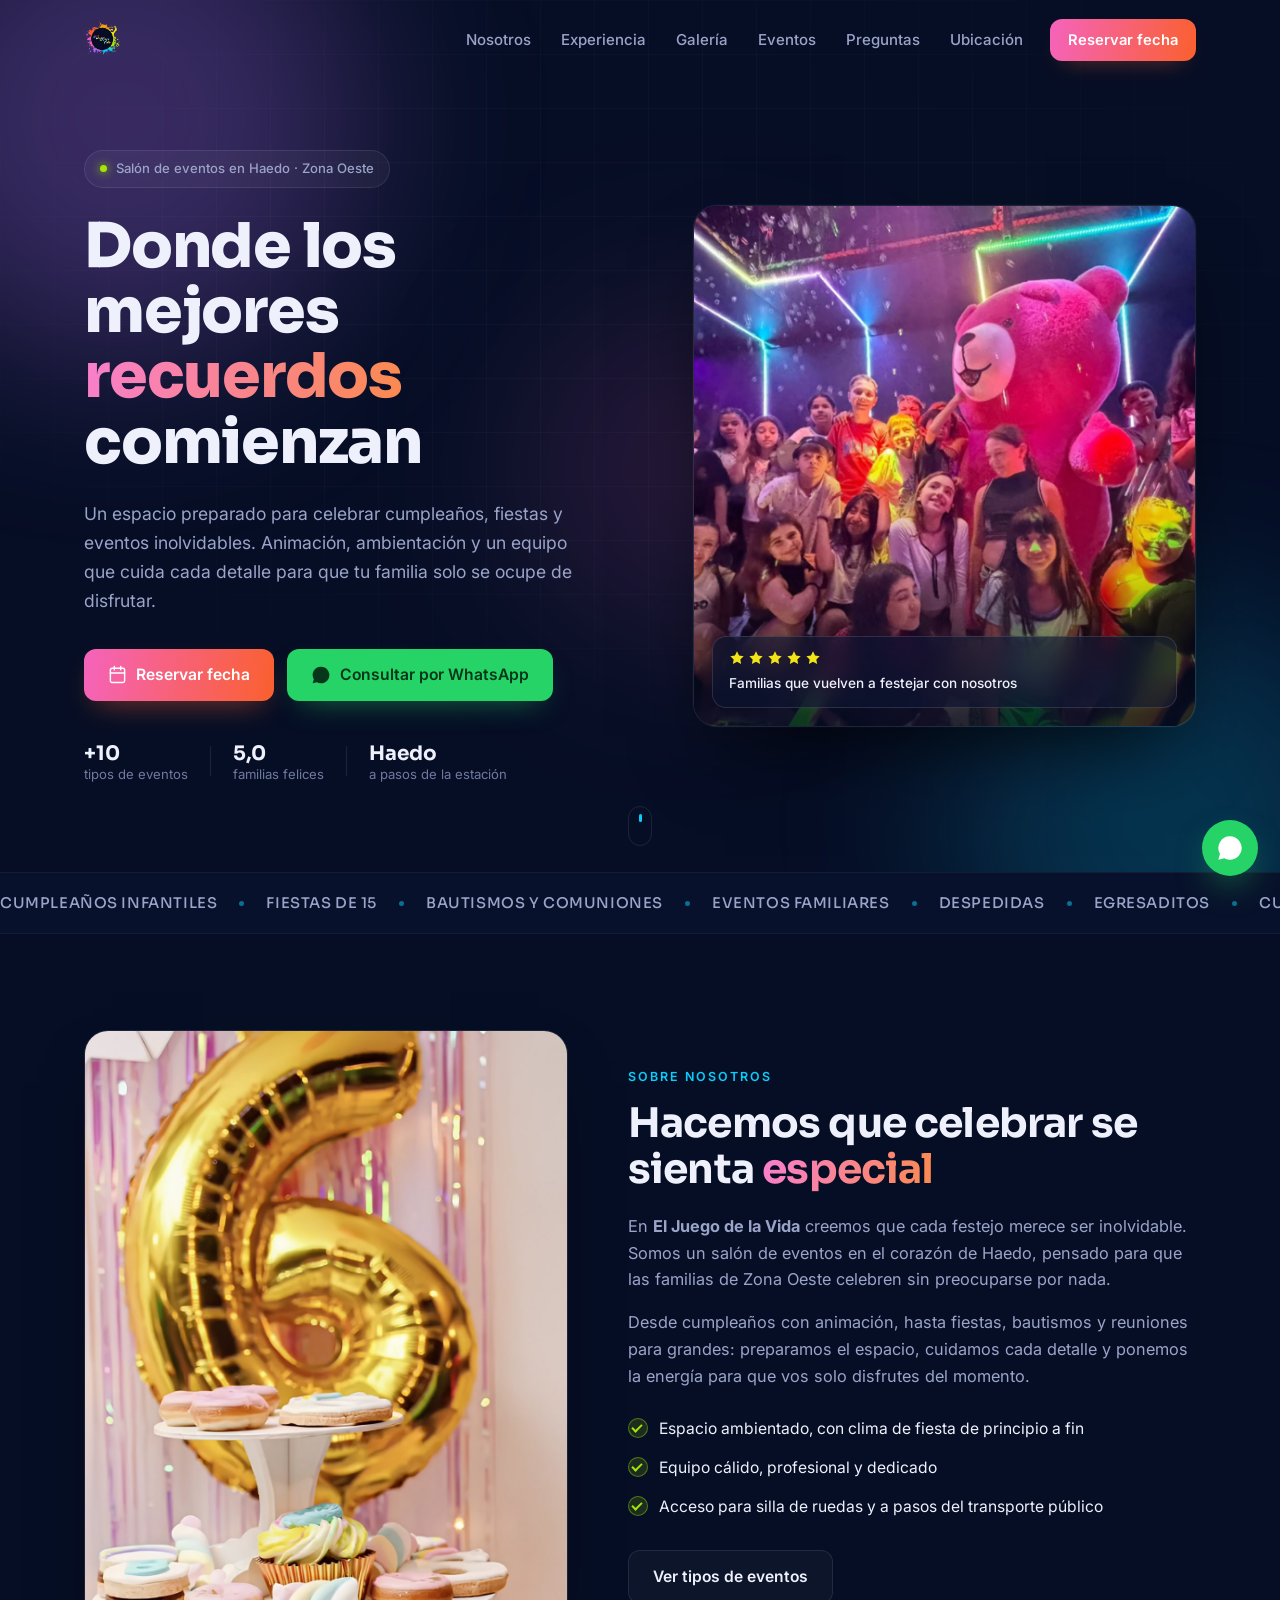
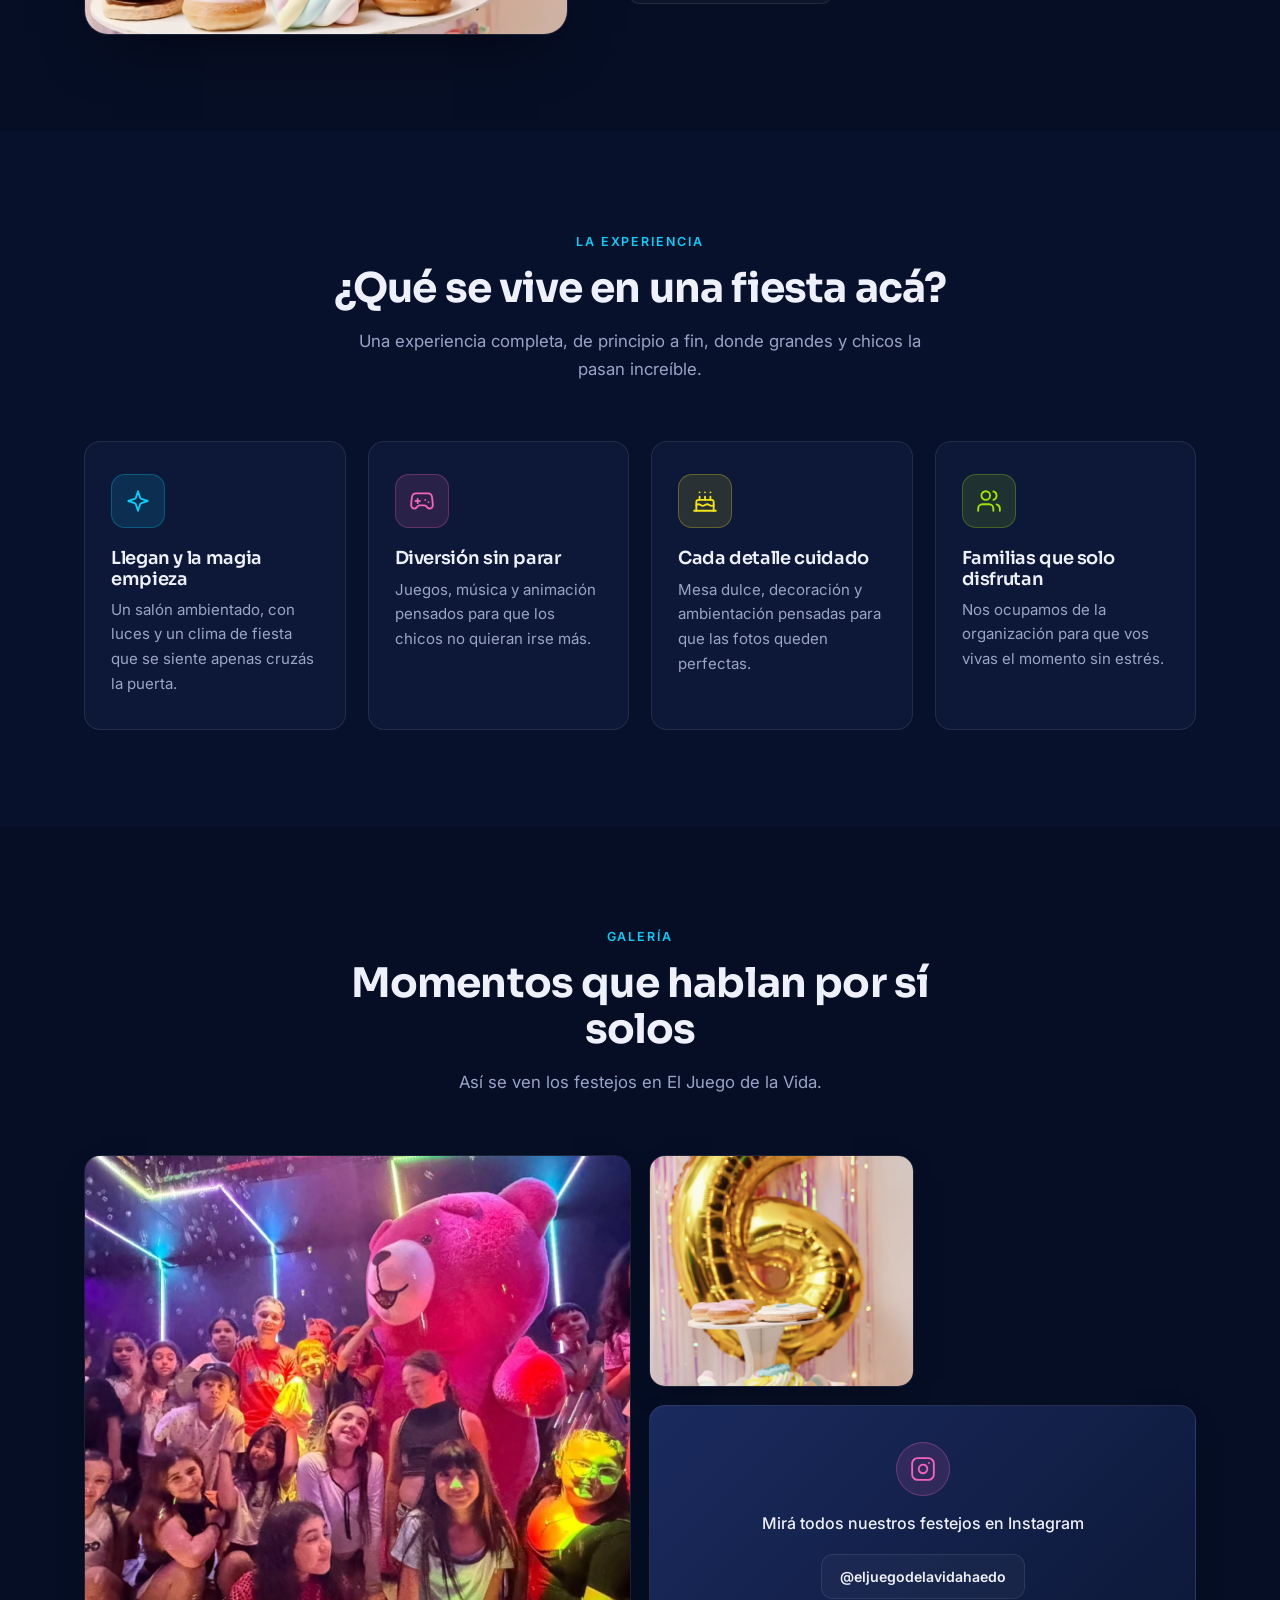
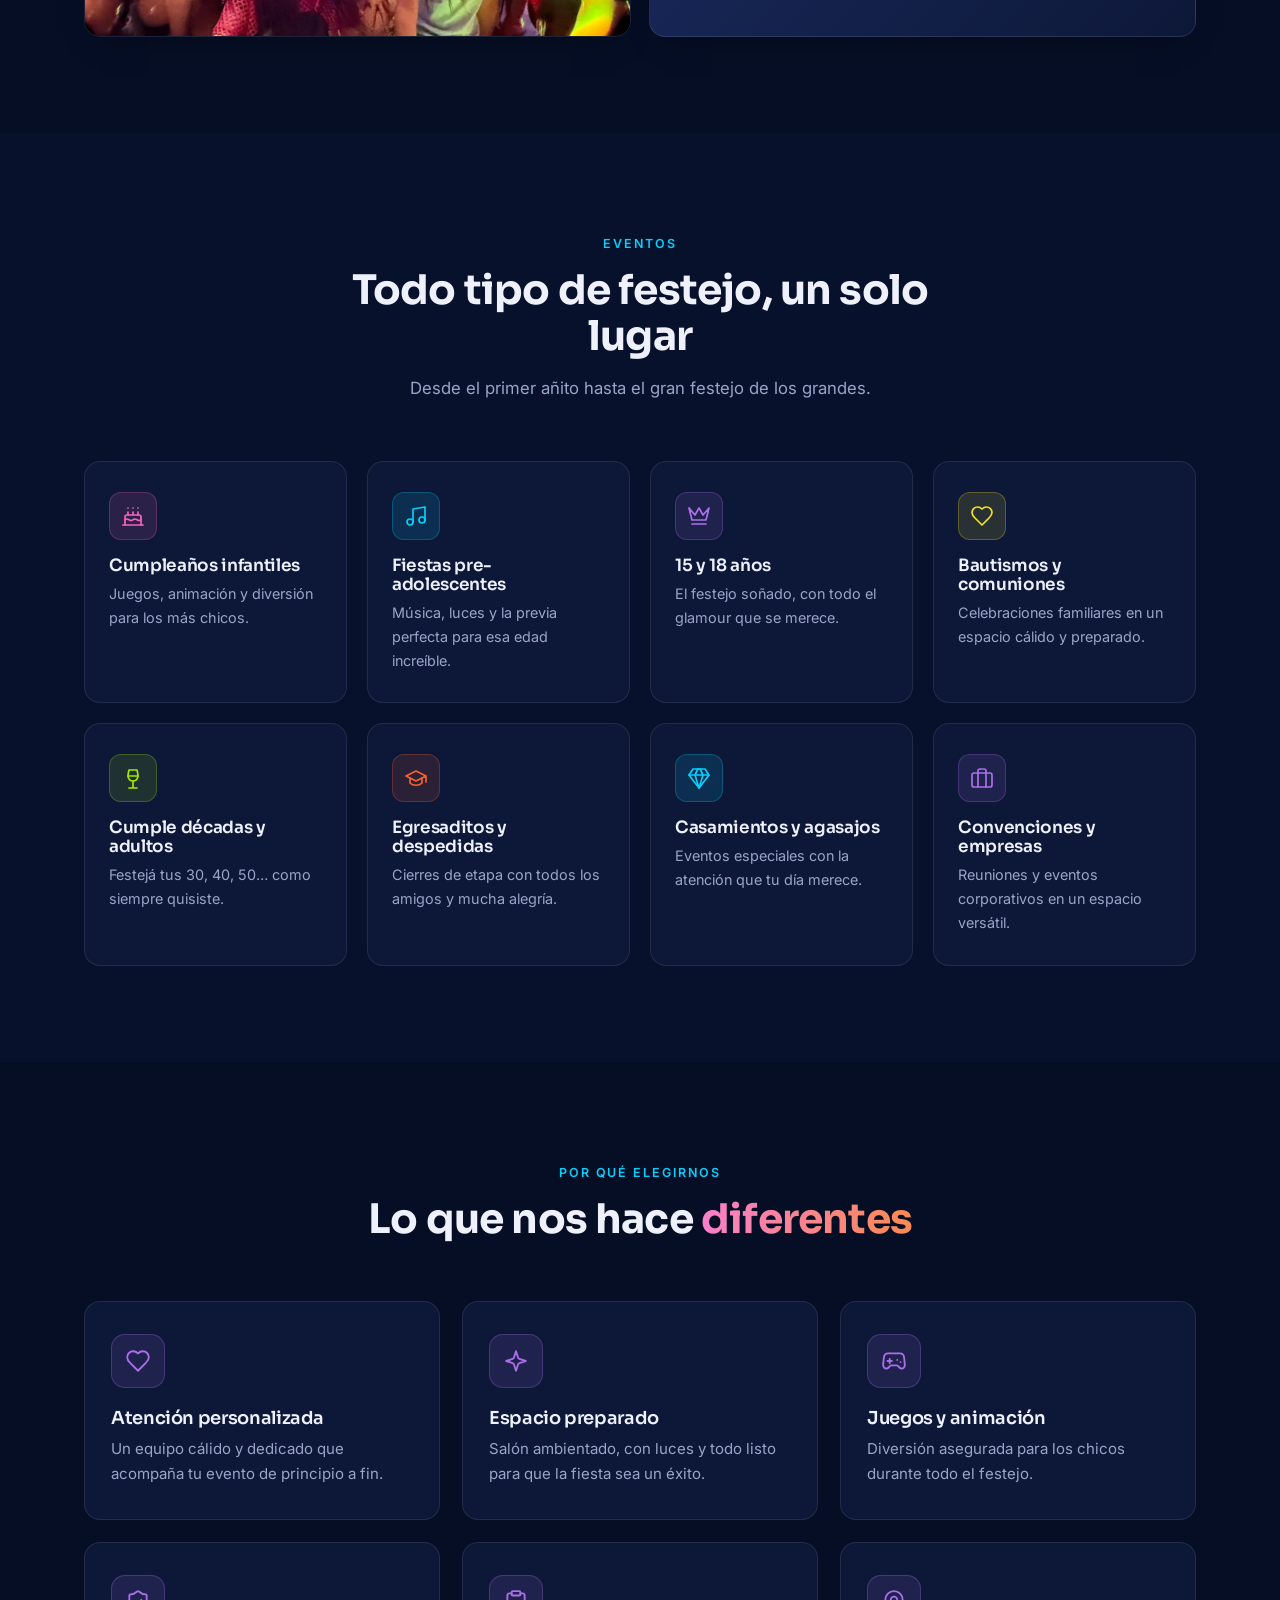
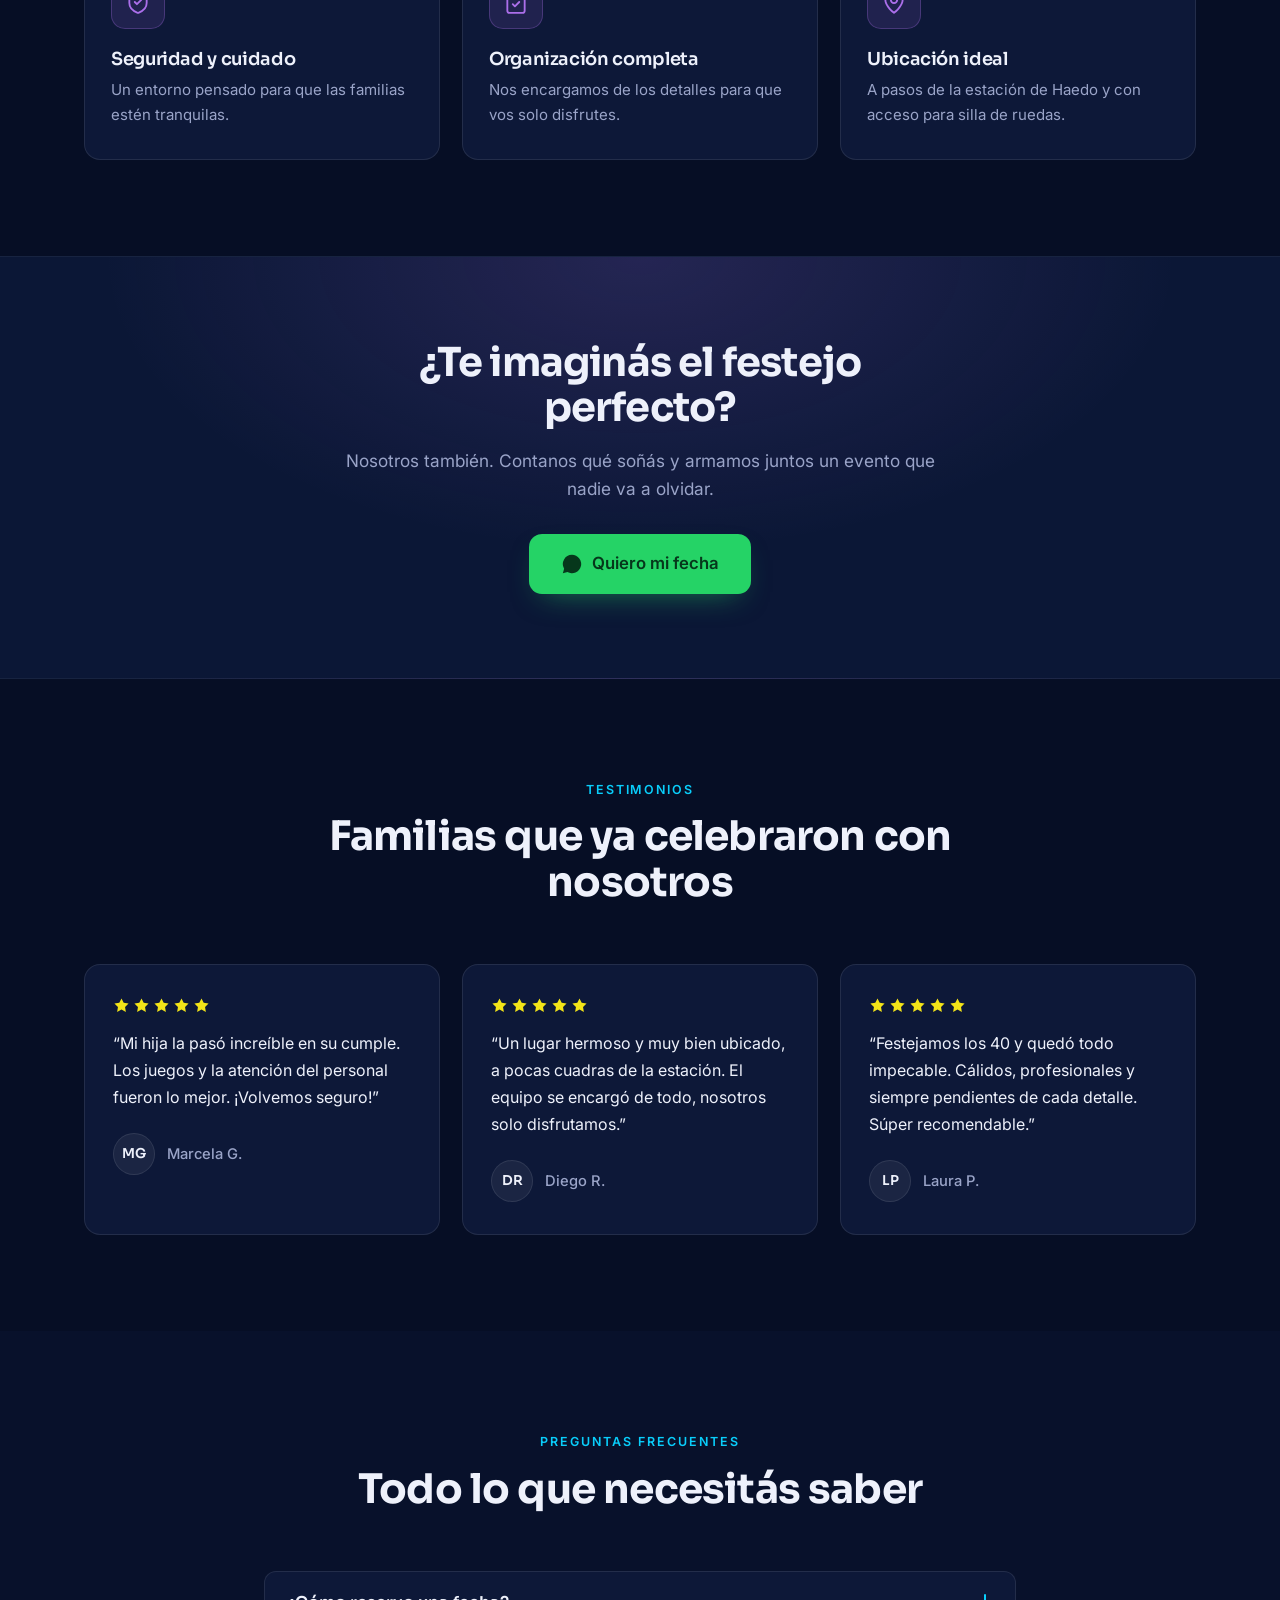
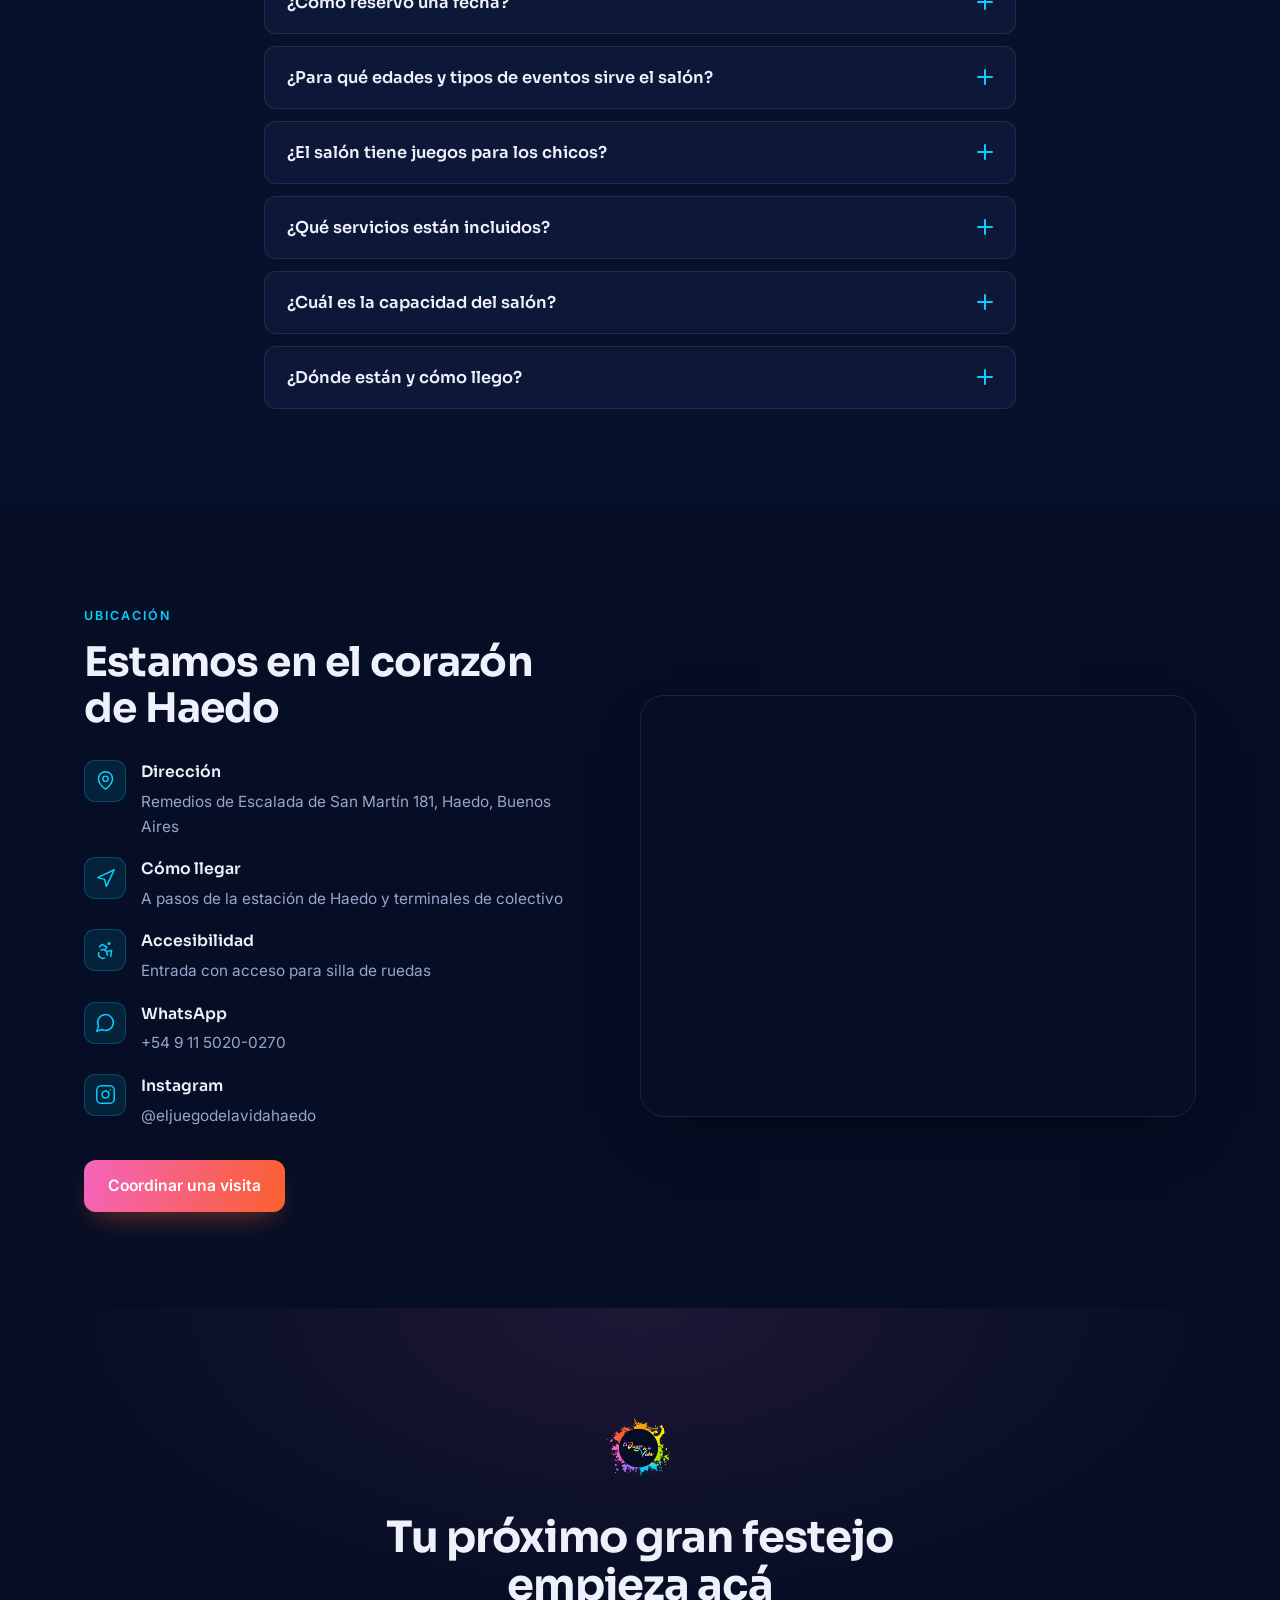
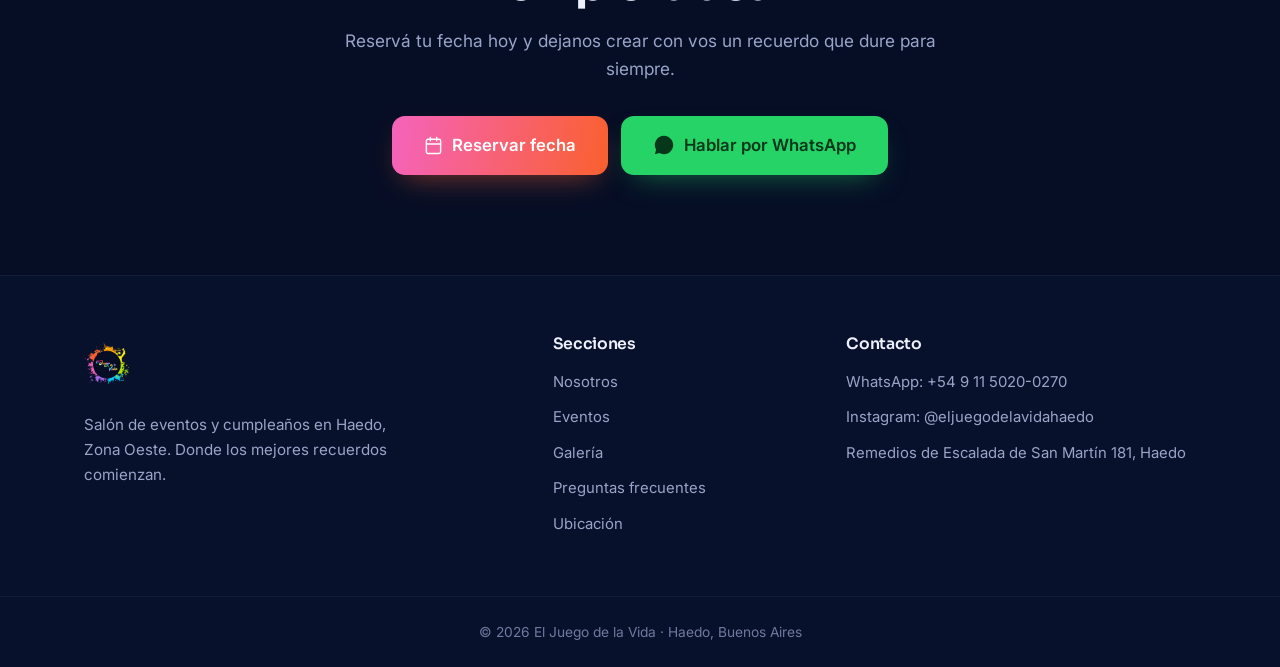
==== commit a8aee90f: "Mejora visual premium + dominio eljuegodelavidahaedo.vercel.app - Tipografia: Sora (titulares) + Int" ====
--- a/index.html
+++ b/index.html
@@ -6,18 +6,19 @@
   <title>El Juego de la Vida | Salón de Eventos y Cumpleaños en Haedo</title>
 
   <!-- SEO -->
-  <meta name="description" content="El Juego de la Vida — salón de eventos y cumpleaños infantiles en Haedo, Zona Oeste. Pelotero, animación y un espacio mágico para celebrar. Reservá tu fecha por WhatsApp." />
-  <meta name="keywords" content="salón de eventos Haedo, salón infantil Haedo, cumpleaños infantiles Haedo, salón para fiestas Haedo, eventos infantiles Zona Oeste, salón de cumpleaños Haedo, pelotero Haedo" />
+  <meta name="description" content="El Juego de la Vida — salón de eventos y cumpleaños en Haedo, Zona Oeste. Un espacio preparado, animación y atención personalizada para celebrar momentos inolvidables. Reservá tu fecha por WhatsApp." />
+  <meta name="keywords" content="salón de eventos Haedo, salón infantil Haedo, cumpleaños infantiles Haedo, salón para fiestas Haedo, eventos infantiles Zona Oeste, salón de cumpleaños Haedo" />
   <meta name="author" content="El Juego de la Vida" />
   <meta name="robots" content="index, follow" />
   <meta name="theme-color" content="#060e25" />
-  <link rel="canonical" href="https://eljuegodelavidahaedo.com.ar/" />
+  <link rel="canonical" href="https://eljuegodelavidahaedo.vercel.app/" />
 
   <!-- Open Graph -->
   <meta property="og:type" content="business.business" />
   <meta property="og:title" content="El Juego de la Vida | Salón de Eventos en Haedo" />
-  <meta property="og:description" content="Donde los mejores recuerdos comienzan. Salón de eventos y cumpleaños infantiles en Haedo, Zona Oeste. Reservá tu fecha." />
-  <meta property="og:image" content="assets/img/fiesta-oso-rosa.jpg" />
+  <meta property="og:description" content="Donde los mejores recuerdos comienzan. Salón de eventos y cumpleaños en Haedo, Zona Oeste. Reservá tu fecha." />
+  <meta property="og:image" content="https://eljuegodelavidahaedo.vercel.app/assets/img/fiesta-oso-rosa.jpg" />
+  <meta property="og:url" content="https://eljuegodelavidahaedo.vercel.app/" />
   <meta property="og:locale" content="es_AR" />
   <meta property="og:site_name" content="El Juego de la Vida" />
 
@@ -25,16 +26,16 @@
   <meta name="twitter:card" content="summary_large_image" />
   <meta name="twitter:title" content="El Juego de la Vida | Salón de Eventos en Haedo" />
   <meta name="twitter:description" content="Donde los mejores recuerdos comienzan. Cumpleaños y eventos en Haedo." />
-  <meta name="twitter:image" content="assets/img/fiesta-oso-rosa.jpg" />
+  <meta name="twitter:image" content="https://eljuegodelavidahaedo.vercel.app/assets/img/fiesta-oso-rosa.jpg" />
 
   <!-- Favicon -->
   <link rel="icon" type="image/png" href="assets/logo/logo.png" />
   <link rel="apple-touch-icon" href="assets/logo/logo.png" />
 
-  <!-- Fonts -->
+  <!-- Fonts: Sora (titulares) + Inter (texto) -->
   <link rel="preconnect" href="https://fonts.googleapis.com" />
   <link rel="preconnect" href="https://fonts.gstatic.com" crossorigin />
-  <link href="https://fonts.googleapis.com/css2?family=Baloo+2:wght@500;600;700;800&family=Plus+Jakarta+Sans:wght@400;500;600;700;800&display=swap" rel="stylesheet" />
+  <link href="https://fonts.googleapis.com/css2?family=Sora:wght@500;600;700;800&family=Inter:wght@400;500;600;700&display=swap" rel="stylesheet" />
 
   <link rel="stylesheet" href="css/style.css" />
 
@@ -44,9 +45,9 @@
     "@context": "https://schema.org",
     "@type": "EventVenue",
     "name": "El Juego de la Vida",
-    "description": "Salón de eventos y cumpleaños infantiles en Haedo, Zona Oeste. Pelotero, animación y un espacio mágico para celebrar momentos inolvidables.",
-    "image": "https://eljuegodelavidahaedo.com.ar/assets/img/fiesta-oso-rosa.jpg",
-    "url": "https://eljuegodelavidahaedo.com.ar/",
+    "description": "Salón de eventos y cumpleaños en Haedo, Zona Oeste. Espacio preparado, animación y atención personalizada para celebrar momentos inolvidables.",
+    "image": "https://eljuegodelavidahaedo.vercel.app/assets/img/fiesta-oso-rosa.jpg",
+    "url": "https://eljuegodelavidahaedo.vercel.app/",
     "telephone": "+5491150200270",
     "priceRange": "$$",
     "address": {
@@ -59,7 +60,7 @@
     "areaServed": ["Haedo", "Morón", "Ramos Mejía", "Ituzaingó", "Zona Oeste"],
     "sameAs": ["https://www.instagram.com/eljuegodelavidahaedo/"],
     "amenityFeature": [
-      { "@type": "LocationFeatureSpecification", "name": "Pelotero", "value": true },
+      { "@type": "LocationFeatureSpecification", "name": "Espacio de juegos", "value": true },
       { "@type": "LocationFeatureSpecification", "name": "Accesible para silla de ruedas", "value": true }
     ]
   }
@@ -94,33 +95,29 @@
   <!-- ===== HERO ===== -->
   <section class="hero" id="hero">
     <div class="hero-bg" aria-hidden="true">
-      <span class="blob blob-1"></span>
-      <span class="blob blob-2"></span>
-      <span class="blob blob-3"></span>
-      <span class="confetti c1"></span>
-      <span class="confetti c2"></span>
-      <span class="confetti c3"></span>
-      <span class="confetti c4"></span>
-      <span class="confetti c5"></span>
-      <span class="confetti c6"></span>
+      <span class="orb orb-1"></span>
+      <span class="orb orb-2"></span>
+      <span class="orb orb-3"></span>
+      <span class="hero-grid"></span>
     </div>
 
     <div class="container hero-inner">
       <div class="hero-content reveal">
-        <span class="eyebrow">🎉 Salón de eventos en Haedo · Zona Oeste</span>
+        <span class="eyebrow"><span class="dot"></span> Salón de eventos en Haedo · Zona Oeste</span>
         <h1 class="hero-title">
           Donde los mejores <span class="grad-text">recuerdos</span> comienzan
         </h1>
         <p class="hero-sub">
-          Un espacio mágico para celebrar cumpleaños infantiles, fiestas y eventos
-          inolvidables. Pelotero, luces, animación y un equipo que cuida cada detalle
-          para que tu familia solo se ocupe de disfrutar.
+          Un espacio preparado para celebrar cumpleaños, fiestas y eventos inolvidables.
+          Animación, ambientación y un equipo que cuida cada detalle para que tu familia
+          solo se ocupe de disfrutar.
         </p>
 
         <div class="hero-cta">
           <a href="https://wa.me/5491150200270?text=Hola!%20Quiero%20reservar%20una%20fecha%20en%20El%20Juego%20de%20la%20Vida.%20Mi%20evento%20es%20para..."
              class="btn btn-primary" target="_blank" rel="noopener">
-            🗓️ Reservar fecha
+            <svg class="ico" viewBox="0 0 24 24" fill="none" stroke="currentColor" stroke-width="1.8" stroke-linecap="round" stroke-linejoin="round" aria-hidden="true"><rect width="18" height="18" x="3" y="4" rx="2"/><path d="M3 10h18M8 2v4M16 2v4"/></svg>
+            Reservar fecha
           </a>
           <a href="https://wa.me/5491150200270?text=Hola!%20Quiero%20hacer%20una%20consulta%20sobre%20el%20sal%C3%B3n"
              class="btn btn-whatsapp" target="_blank" rel="noopener">
@@ -130,18 +127,26 @@
         </div>
 
         <ul class="trust-row">
-          <li><strong>+10</strong> tipos de eventos</li>
-          <li><strong>★★★★★</strong> familias felices</li>
-          <li><strong>📍</strong> A pasos de la estación de Haedo</li>
+          <li><strong>+10</strong><span>tipos de eventos</span></li>
+          <li class="trust-sep" aria-hidden="true"></li>
+          <li><strong>5,0</strong><span>familias felices</span></li>
+          <li class="trust-sep" aria-hidden="true"></li>
+          <li><strong>Haedo</strong><span>a pasos de la estación</span></li>
         </ul>
       </div>
 
       <div class="hero-media reveal" data-delay="120">
         <div class="hero-card">
-          <img src="assets/img/fiesta-oso-rosa.jpg" alt="Chicos festejando en una fiesta con luces de colores y un oso gigante rosa en El Juego de la Vida" loading="eager" />
-          <div class="hero-badge">
-            <span class="hero-badge-emoji">🐻</span>
-            <span>¡El oso gigante ya es parte de la fiesta!</span>
+          <img src="assets/img/fiesta-oso-rosa.jpg" alt="Festejo con luces de colores y ambientación de fiesta en El Juego de la Vida, Haedo" loading="eager" />
+          <div class="hero-rating">
+            <div class="hero-stars" aria-label="Calificación 5 de 5">
+              <svg viewBox="0 0 24 24" fill="currentColor" aria-hidden="true"><path d="m12 2 3.09 6.26L22 9.27l-5 4.87 1.18 6.88L12 17.77l-6.18 3.25L7 14.14 2 9.27l6.91-1.01z"/></svg>
+              <svg viewBox="0 0 24 24" fill="currentColor" aria-hidden="true"><path d="m12 2 3.09 6.26L22 9.27l-5 4.87 1.18 6.88L12 17.77l-6.18 3.25L7 14.14 2 9.27l6.91-1.01z"/></svg>
+              <svg viewBox="0 0 24 24" fill="currentColor" aria-hidden="true"><path d="m12 2 3.09 6.26L22 9.27l-5 4.87 1.18 6.88L12 17.77l-6.18 3.25L7 14.14 2 9.27l6.91-1.01z"/></svg>
+              <svg viewBox="0 0 24 24" fill="currentColor" aria-hidden="true"><path d="m12 2 3.09 6.26L22 9.27l-5 4.87 1.18 6.88L12 17.77l-6.18 3.25L7 14.14 2 9.27l6.91-1.01z"/></svg>
+              <svg viewBox="0 0 24 24" fill="currentColor" aria-hidden="true"><path d="m12 2 3.09 6.26L22 9.27l-5 4.87 1.18 6.88L12 17.77l-6.18 3.25L7 14.14 2 9.27l6.91-1.01z"/></svg>
+            </div>
+            <span>Familias que vuelven a festejar con nosotros</span>
           </div>
         </div>
       </div>
@@ -155,8 +160,8 @@
   <!-- ===== MARQUEE ===== -->
   <div class="marquee" aria-hidden="true">
     <div class="marquee-track">
-      <span>Cumpleaños infantiles ✦ Fiestas de 15 ✦ Bautismos y comuniones ✦ Eventos familiares ✦ Despedidas ✦ Egresaditos ✦ Cumple décadas ✦ Reuniones empresariales ✦&nbsp;</span>
-      <span>Cumpleaños infantiles ✦ Fiestas de 15 ✦ Bautismos y comuniones ✦ Eventos familiares ✦ Despedidas ✦ Egresaditos ✦ Cumple décadas ✦ Reuniones empresariales ✦&nbsp;</span>
+      <span>Cumpleaños infantiles<i></i>Fiestas de 15<i></i>Bautismos y comuniones<i></i>Eventos familiares<i></i>Despedidas<i></i>Egresaditos<i></i>Cumple décadas<i></i>Reuniones empresariales<i></i></span>
+      <span>Cumpleaños infantiles<i></i>Fiestas de 15<i></i>Bautismos y comuniones<i></i>Eventos familiares<i></i>Despedidas<i></i>Egresaditos<i></i>Cumple décadas<i></i>Reuniones empresariales<i></i></span>
     </div>
   </div>
 
@@ -164,26 +169,25 @@
   <section class="section" id="nosotros">
     <div class="container about-grid">
       <div class="about-media reveal">
-        <img src="assets/img/cumple-mesa-dulce.jpg" alt="Mesa dulce de cumpleaños con globo dorado número 6, cupcakes y golosinas en El Juego de la Vida" loading="lazy" />
-        <span class="about-deco" aria-hidden="true">🎂</span>
+        <img src="assets/img/cumple-mesa-dulce.jpg" alt="Mesa dulce de cumpleaños con detalles cuidados en El Juego de la Vida" loading="lazy" />
       </div>
       <div class="about-text reveal" data-delay="120">
         <span class="section-eyebrow">Sobre nosotros</span>
-        <h2 class="section-title">Hacemos que celebrar se sienta <span class="grad-text">mágico</span></h2>
+        <h2 class="section-title">Hacemos que celebrar se sienta <span class="grad-text">especial</span></h2>
         <p>
           En <strong>El Juego de la Vida</strong> creemos que cada festejo merece ser
           inolvidable. Somos un salón de eventos en el corazón de Haedo, pensado para que
           las familias de Zona Oeste celebren sin preocuparse por nada.
         </p>
         <p>
-          Desde cumpleaños infantiles con pelotero y animación, hasta fiestas, bautismos
-          y reuniones para grandes: preparamos el espacio, cuidamos cada detalle y ponemos
-          la energía para que vos solo disfrutes del momento.
+          Desde cumpleaños con animación, hasta fiestas, bautismos y reuniones para grandes:
+          preparamos el espacio, cuidamos cada detalle y ponemos la energía para que vos
+          solo disfrutes del momento.
         </p>
         <ul class="about-list">
-          <li>✨ Espacio ambientado con luces y energía de fiesta</li>
-          <li>🤝 Equipo cálido, profesional y dedicado</li>
-          <li>♿ Acceso para silla de ruedas y a pasos del transporte público</li>
+          <li><span class="check" aria-hidden="true"></span> Espacio ambientado, con clima de fiesta de principio a fin</li>
+          <li><span class="check" aria-hidden="true"></span> Equipo cálido, profesional y dedicado</li>
+          <li><span class="check" aria-hidden="true"></span> Acceso para silla de ruedas y a pasos del transporte público</li>
         </ul>
         <a href="#eventos" class="btn btn-outline">Ver tipos de eventos</a>
       </div>
@@ -200,23 +204,31 @@
       </div>
 
       <div class="exp-grid">
-        <article class="exp-card reveal">
-          <span class="exp-icon" style="--c:var(--cyan)">🎈</span>
+        <article class="exp-card reveal" style="--c:var(--cyan)">
+          <span class="exp-icon">
+            <svg viewBox="0 0 24 24" fill="none" stroke="currentColor" stroke-width="1.7" stroke-linecap="round" stroke-linejoin="round" aria-hidden="true"><path d="m12 3-1.9 5.8a2 2 0 0 1-1.3 1.3L3 12l5.8 1.9a2 2 0 0 1 1.3 1.3L12 21l1.9-5.8a2 2 0 0 1 1.3-1.3L21 12l-5.8-1.9a2 2 0 0 1-1.3-1.3z"/></svg>
+          </span>
           <h3>Llegan y la magia empieza</h3>
-          <p>Un salón ambientado, luces de colores y un clima de fiesta que se siente apenas cruzás la puerta.</p>
-        </article>
-        <article class="exp-card reveal" data-delay="80">
-          <span class="exp-icon" style="--c:var(--pink)">🐻</span>
+          <p>Un salón ambientado, con luces y un clima de fiesta que se siente apenas cruzás la puerta.</p>
+        </article>
+        <article class="exp-card reveal" data-delay="80" style="--c:var(--pink)">
+          <span class="exp-icon">
+            <svg viewBox="0 0 24 24" fill="none" stroke="currentColor" stroke-width="1.7" stroke-linecap="round" stroke-linejoin="round" aria-hidden="true"><path d="M6 12h4m-2-2v4"/><path d="M15 11h.01M18 13h.01"/><path d="M17.32 5H6.68a4 4 0 0 0-3.98 3.59c-.006.05-.01.1-.017.15C2.6 9.42 2 14.46 2 16a3 3 0 0 0 3 3c1 0 1.5-.5 2-1l1.41-1.41A2 2 0 0 1 9.83 16h4.34a2 2 0 0 1 1.41.59L17 18c.5.5 1 1 2 1a3 3 0 0 0 3-3c0-1.54-.6-6.58-.68-7.26-.007-.05-.011-.1-.017-.15A4 4 0 0 0 17.32 5z"/></svg>
+          </span>
           <h3>Diversión sin parar</h3>
-          <p>Pelotero, juegos, música y hasta nuestro oso gigante: los chicos no quieren irse más.</p>
-        </article>
-        <article class="exp-card reveal" data-delay="160">
-          <span class="exp-icon" style="--c:var(--yellow)">🍰</span>
+          <p>Juegos, música y animación pensados para que los chicos no quieran irse más.</p>
+        </article>
+        <article class="exp-card reveal" data-delay="160" style="--c:var(--yellow)">
+          <span class="exp-icon">
+            <svg viewBox="0 0 24 24" fill="none" stroke="currentColor" stroke-width="1.7" stroke-linecap="round" stroke-linejoin="round" aria-hidden="true"><path d="M20 21v-8a2 2 0 0 0-2-2H6a2 2 0 0 0-2 2v8"/><path d="M4 16s.5-1 2-1 2.5 1.5 4 1.5 2.5-1.5 4-1.5 2.5 1.5 4 1.5 2-1 2-1"/><path d="M2 21h20M7 8v3M12 8v3M17 8v3M7 4h.01M12 4h.01M17 4h.01"/></svg>
+          </span>
           <h3>Cada detalle cuidado</h3>
-          <p>Mesa dulce, decoración y ambientación pensadas para que las fotos queden de revista.</p>
-        </article>
-        <article class="exp-card reveal" data-delay="240">
-          <span class="exp-icon" style="--c:var(--green)">🥳</span>
+          <p>Mesa dulce, decoración y ambientación pensadas para que las fotos queden perfectas.</p>
+        </article>
+        <article class="exp-card reveal" data-delay="240" style="--c:var(--green)">
+          <span class="exp-icon">
+            <svg viewBox="0 0 24 24" fill="none" stroke="currentColor" stroke-width="1.7" stroke-linecap="round" stroke-linejoin="round" aria-hidden="true"><path d="M16 21v-2a4 4 0 0 0-4-4H6a4 4 0 0 0-4 4v2"/><circle cx="9" cy="7" r="4"/><path d="M22 21v-2a4 4 0 0 0-3-3.87M16 3.13a4 4 0 0 1 0 7.75"/></svg>
+          </span>
           <h3>Familias que solo disfrutan</h3>
           <p>Nos ocupamos de la organización para que vos vivas el momento sin estrés.</p>
         </article>
@@ -234,17 +246,19 @@
       </div>
 
       <div class="gallery">
-        <figure class="gallery-item gallery-lg reveal" data-img="assets/img/fiesta-oso-rosa.jpg" data-caption="Fiesta a pura energía con el oso gigante rosa">
-          <img src="assets/img/fiesta-oso-rosa.jpg" alt="Grupo de chicos festejando con luces de colores y oso gigante rosa" loading="lazy" />
-          <figcaption><span>🐻 La fiesta del oso gigante</span></figcaption>
+        <figure class="gallery-item gallery-lg reveal" data-img="assets/img/fiesta-oso-rosa.jpg" data-caption="Fiesta a pura energía con luces de colores">
+          <img src="assets/img/fiesta-oso-rosa.jpg" alt="Grupo de chicos festejando con luces de colores" loading="lazy" />
+          <figcaption><span>La fiesta en su mejor momento</span></figcaption>
         </figure>
-        <figure class="gallery-item reveal" data-delay="100" data-img="assets/img/cumple-mesa-dulce.jpg" data-caption="Mesa dulce de cumpleaños número 6">
-          <img src="assets/img/cumple-mesa-dulce.jpg" alt="Mesa dulce con globo dorado número 6 y cupcakes" loading="lazy" />
-          <figcaption><span>🎂 Mesas dulces de ensueño</span></figcaption>
+        <figure class="gallery-item reveal" data-delay="100" data-img="assets/img/cumple-mesa-dulce.jpg" data-caption="Mesa dulce de cumpleaños">
+          <img src="assets/img/cumple-mesa-dulce.jpg" alt="Mesa dulce con globo dorado y cupcakes" loading="lazy" />
+          <figcaption><span>Mesas dulces de ensueño</span></figcaption>
         </figure>
         <figure class="gallery-item gallery-text reveal" data-delay="160">
           <div class="gallery-cta">
-            <span class="gallery-cta-emoji">📸</span>
+            <span class="gallery-cta-icon">
+              <svg viewBox="0 0 24 24" fill="none" stroke="currentColor" stroke-width="1.7" stroke-linecap="round" stroke-linejoin="round" aria-hidden="true"><rect width="20" height="20" x="2" y="2" rx="5"/><path d="M16 11.37A4 4 0 1 1 12.63 8 4 4 0 0 1 16 11.37z"/><line x1="17.5" x2="17.51" y1="6.5" y2="6.5"/></svg>
+            </span>
             <p>Mirá todos nuestros festejos en Instagram</p>
             <a href="https://www.instagram.com/eljuegodelavidahaedo/" class="btn btn-outline btn-sm" target="_blank" rel="noopener">@eljuegodelavidahaedo</a>
           </div>
@@ -264,42 +278,58 @@
 
       <div class="events-grid">
         <article class="event-card reveal" style="--c:var(--pink)">
-          <span class="event-emoji">🎂</span>
+          <span class="event-icon">
+            <svg viewBox="0 0 24 24" fill="none" stroke="currentColor" stroke-width="1.7" stroke-linecap="round" stroke-linejoin="round" aria-hidden="true"><path d="M20 21v-8a2 2 0 0 0-2-2H6a2 2 0 0 0-2 2v8"/><path d="M4 16s.5-1 2-1 2.5 1.5 4 1.5 2.5-1.5 4-1.5 2.5 1.5 4 1.5 2-1 2-1"/><path d="M2 21h20M7 8v3M12 8v3M17 8v3M7 4h.01M12 4h.01M17 4h.01"/></svg>
+          </span>
           <h3>Cumpleaños infantiles</h3>
-          <p>Pelotero, animación y diversión para los más chicos.</p>
+          <p>Juegos, animación y diversión para los más chicos.</p>
         </article>
         <article class="event-card reveal" data-delay="60" style="--c:var(--cyan)">
-          <span class="event-emoji">🎉</span>
+          <span class="event-icon">
+            <svg viewBox="0 0 24 24" fill="none" stroke="currentColor" stroke-width="1.7" stroke-linecap="round" stroke-linejoin="round" aria-hidden="true"><path d="M9 18V5l12-2v13"/><circle cx="6" cy="18" r="3"/><circle cx="18" cy="16" r="3"/></svg>
+          </span>
           <h3>Fiestas pre-adolescentes</h3>
           <p>Música, luces y la previa perfecta para esa edad increíble.</p>
         </article>
         <article class="event-card reveal" data-delay="120" style="--c:var(--purple)">
-          <span class="event-emoji">👑</span>
+          <span class="event-icon">
+            <svg viewBox="0 0 24 24" fill="none" stroke="currentColor" stroke-width="1.7" stroke-linecap="round" stroke-linejoin="round" aria-hidden="true"><path d="m2 4 3 12h14l3-12-6 7-4-7-4 7-6-7z"/><path d="M5 20h14"/></svg>
+          </span>
           <h3>15 y 18 años</h3>
           <p>El festejo soñado, con todo el glamour que se merece.</p>
         </article>
         <article class="event-card reveal" data-delay="180" style="--c:var(--yellow)">
-          <span class="event-emoji">⛪</span>
+          <span class="event-icon">
+            <svg viewBox="0 0 24 24" fill="none" stroke="currentColor" stroke-width="1.7" stroke-linecap="round" stroke-linejoin="round" aria-hidden="true"><path d="M19 14c1.49-1.46 3-3.21 3-5.5A5.5 5.5 0 0 0 16.5 3c-1.76 0-3 .5-4.5 2-1.5-1.5-2.74-2-4.5-2A5.5 5.5 0 0 0 2 8.5c0 2.29 1.49 4.04 3 5.5l7 7Z"/></svg>
+          </span>
           <h3>Bautismos y comuniones</h3>
           <p>Celebraciones familiares en un espacio cálido y preparado.</p>
         </article>
         <article class="event-card reveal" data-delay="60" style="--c:var(--green)">
-          <span class="event-emoji">🥂</span>
+          <span class="event-icon">
+            <svg viewBox="0 0 24 24" fill="none" stroke="currentColor" stroke-width="1.7" stroke-linecap="round" stroke-linejoin="round" aria-hidden="true"><path d="M8 22h8M7 10h10M12 15v7"/><path d="M12 15a5 5 0 0 0 5-5c0-2-.5-4-1-6H8c-.5 2-1 4-1 6a5 5 0 0 0 5 5Z"/></svg>
+          </span>
           <h3>Cumple décadas y adultos</h3>
           <p>Festejá tus 30, 40, 50… como siempre quisiste.</p>
         </article>
         <article class="event-card reveal" data-delay="120" style="--c:var(--orange)">
-          <span class="event-emoji">🎓</span>
+          <span class="event-icon">
+            <svg viewBox="0 0 24 24" fill="none" stroke="currentColor" stroke-width="1.7" stroke-linecap="round" stroke-linejoin="round" aria-hidden="true"><path d="M22 10v6M2 10l10-5 10 5-10 5z"/><path d="M6 12v5c3 3 9 3 12 0v-5"/></svg>
+          </span>
           <h3>Egresaditos y despedidas</h3>
           <p>Cierres de etapa con todos los amigos y mucha alegría.</p>
         </article>
         <article class="event-card reveal" data-delay="180" style="--c:var(--cyan)">
-          <span class="event-emoji">💍</span>
+          <span class="event-icon">
+            <svg viewBox="0 0 24 24" fill="none" stroke="currentColor" stroke-width="1.7" stroke-linecap="round" stroke-linejoin="round" aria-hidden="true"><path d="M6 3h12l4 6-10 13L2 9Z"/><path d="M11 3 8 9l4 13 4-13-3-6M2 9h20"/></svg>
+          </span>
           <h3>Casamientos y agasajos</h3>
           <p>Eventos especiales con la atención que tu día merece.</p>
         </article>
         <article class="event-card reveal" data-delay="60" style="--c:var(--purple)">
-          <span class="event-emoji">💼</span>
+          <span class="event-icon">
+            <svg viewBox="0 0 24 24" fill="none" stroke="currentColor" stroke-width="1.7" stroke-linecap="round" stroke-linejoin="round" aria-hidden="true"><rect width="20" height="14" x="2" y="7" rx="2"/><path d="M16 21V5a2 2 0 0 0-2-2h-4a2 2 0 0 0-2 2v16"/></svg>
+          </span>
           <h3>Convenciones y empresas</h3>
           <p>Reuniones y eventos corporativos en un espacio versátil.</p>
         </article>
@@ -317,32 +347,44 @@
 
       <div class="diff-grid">
         <div class="diff-card reveal">
-          <span class="diff-icon">🤝</span>
+          <span class="diff-icon">
+            <svg viewBox="0 0 24 24" fill="none" stroke="currentColor" stroke-width="1.7" stroke-linecap="round" stroke-linejoin="round" aria-hidden="true"><path d="M19 14c1.49-1.46 3-3.21 3-5.5A5.5 5.5 0 0 0 16.5 3c-1.76 0-3 .5-4.5 2-1.5-1.5-2.74-2-4.5-2A5.5 5.5 0 0 0 2 8.5c0 2.29 1.49 4.04 3 5.5l7 7Z"/></svg>
+          </span>
           <h3>Atención personalizada</h3>
           <p>Un equipo cálido y dedicado que acompaña tu evento de principio a fin.</p>
         </div>
         <div class="diff-card reveal" data-delay="80">
-          <span class="diff-icon">🎪</span>
+          <span class="diff-icon">
+            <svg viewBox="0 0 24 24" fill="none" stroke="currentColor" stroke-width="1.7" stroke-linecap="round" stroke-linejoin="round" aria-hidden="true"><path d="m12 3-1.9 5.8a2 2 0 0 1-1.3 1.3L3 12l5.8 1.9a2 2 0 0 1 1.3 1.3L12 21l1.9-5.8a2 2 0 0 1 1.3-1.3L21 12l-5.8-1.9a2 2 0 0 1-1.3-1.3z"/></svg>
+          </span>
           <h3>Espacio preparado</h3>
           <p>Salón ambientado, con luces y todo listo para que la fiesta sea un éxito.</p>
         </div>
         <div class="diff-card reveal" data-delay="160">
-          <span class="diff-icon">🎮</span>
-          <h3>Pelotero y juegos</h3>
+          <span class="diff-icon">
+            <svg viewBox="0 0 24 24" fill="none" stroke="currentColor" stroke-width="1.7" stroke-linecap="round" stroke-linejoin="round" aria-hidden="true"><path d="M6 12h4m-2-2v4"/><path d="M15 11h.01M18 13h.01"/><path d="M17.32 5H6.68a4 4 0 0 0-3.98 3.59c-.006.05-.01.1-.017.15C2.6 9.42 2 14.46 2 16a3 3 0 0 0 3 3c1 0 1.5-.5 2-1l1.41-1.41A2 2 0 0 1 9.83 16h4.34a2 2 0 0 1 1.41.59L17 18c.5.5 1 1 2 1a3 3 0 0 0 3-3c0-1.54-.6-6.58-.68-7.26-.007-.05-.011-.1-.017-.15A4 4 0 0 0 17.32 5z"/></svg>
+          </span>
+          <h3>Juegos y animación</h3>
           <p>Diversión asegurada para los chicos durante todo el festejo.</p>
         </div>
         <div class="diff-card reveal" data-delay="240">
-          <span class="diff-icon">🛡️</span>
+          <span class="diff-icon">
+            <svg viewBox="0 0 24 24" fill="none" stroke="currentColor" stroke-width="1.7" stroke-linecap="round" stroke-linejoin="round" aria-hidden="true"><path d="M20 13c0 5-3.5 7.5-7.66 8.95a1 1 0 0 1-.67-.01C7.5 20.5 4 18 4 13V6a1 1 0 0 1 1-1c2 0 4.5-1.2 6.24-2.72a1.17 1.17 0 0 1 1.52 0C14.51 3.81 17 5 19 5a1 1 0 0 1 1 1z"/><path d="m9 12 2 2 4-4"/></svg>
+          </span>
           <h3>Seguridad y cuidado</h3>
           <p>Un entorno pensado para que las familias estén tranquilas.</p>
         </div>
         <div class="diff-card reveal" data-delay="80">
-          <span class="diff-icon">📋</span>
+          <span class="diff-icon">
+            <svg viewBox="0 0 24 24" fill="none" stroke="currentColor" stroke-width="1.7" stroke-linecap="round" stroke-linejoin="round" aria-hidden="true"><rect width="8" height="4" x="8" y="2" rx="1"/><path d="M16 4h2a2 2 0 0 1 2 2v14a2 2 0 0 1-2 2H6a2 2 0 0 1-2-2V6a2 2 0 0 1 2-2h2"/><path d="m9 14 2 2 4-4"/></svg>
+          </span>
           <h3>Organización completa</h3>
           <p>Nos encargamos de los detalles para que vos solo disfrutes.</p>
         </div>
         <div class="diff-card reveal" data-delay="160">
-          <span class="diff-icon">🚆</span>
+          <span class="diff-icon">
+            <svg viewBox="0 0 24 24" fill="none" stroke="currentColor" stroke-width="1.7" stroke-linecap="round" stroke-linejoin="round" aria-hidden="true"><path d="M20 10c0 6-8 12-8 12s-8-6-8-12a8 8 0 0 1 16 0Z"/><circle cx="12" cy="10" r="3"/></svg>
+          </span>
           <h3>Ubicación ideal</h3>
           <p>A pasos de la estación de Haedo y con acceso para silla de ruedas.</p>
         </div>
@@ -352,10 +394,6 @@
 
   <!-- ===== CTA INTERMEDIO ===== -->
   <section class="cta-mid">
-    <div class="cta-mid-bg" aria-hidden="true">
-      <span class="confetti c1"></span><span class="confetti c2"></span>
-      <span class="confetti c3"></span><span class="confetti c4"></span>
-    </div>
     <div class="container cta-mid-inner reveal">
       <h2>¿Te imaginás el festejo perfecto?</h2>
       <p>Nosotros también. Contanos qué soñás y armamos juntos un evento que nadie va a olvidar.</p>
@@ -377,19 +415,37 @@
 
       <div class="testi-grid">
         <blockquote class="testi-card reveal">
-          <div class="stars">★★★★★</div>
-          <p>"Mi hija la pasó increíble en su cumple. El pelotero y la atención del personal fueron lo mejor. ¡Volvemos seguro!"</p>
-          <footer><span class="testi-avatar" style="--c:var(--pink)">M</span> Marcela G.</footer>
+          <div class="stars" aria-label="5 de 5">
+            <svg viewBox="0 0 24 24" fill="currentColor" aria-hidden="true"><path d="m12 2 3.09 6.26L22 9.27l-5 4.87 1.18 6.88L12 17.77l-6.18 3.25L7 14.14 2 9.27l6.91-1.01z"/></svg>
+            <svg viewBox="0 0 24 24" fill="currentColor" aria-hidden="true"><path d="m12 2 3.09 6.26L22 9.27l-5 4.87 1.18 6.88L12 17.77l-6.18 3.25L7 14.14 2 9.27l6.91-1.01z"/></svg>
+            <svg viewBox="0 0 24 24" fill="currentColor" aria-hidden="true"><path d="m12 2 3.09 6.26L22 9.27l-5 4.87 1.18 6.88L12 17.77l-6.18 3.25L7 14.14 2 9.27l6.91-1.01z"/></svg>
+            <svg viewBox="0 0 24 24" fill="currentColor" aria-hidden="true"><path d="m12 2 3.09 6.26L22 9.27l-5 4.87 1.18 6.88L12 17.77l-6.18 3.25L7 14.14 2 9.27l6.91-1.01z"/></svg>
+            <svg viewBox="0 0 24 24" fill="currentColor" aria-hidden="true"><path d="m12 2 3.09 6.26L22 9.27l-5 4.87 1.18 6.88L12 17.77l-6.18 3.25L7 14.14 2 9.27l6.91-1.01z"/></svg>
+          </div>
+          <p>“Mi hija la pasó increíble en su cumple. Los juegos y la atención del personal fueron lo mejor. ¡Volvemos seguro!”</p>
+          <footer><span class="testi-avatar">MG</span> <span>Marcela G.</span></footer>
         </blockquote>
         <blockquote class="testi-card reveal" data-delay="100">
-          <div class="stars">★★★★★</div>
-          <p>"Un lugar hermoso y muy bien ubicado, a pocas cuadras de la estación. El equipo se encargó de todo, nosotros solo disfrutamos."</p>
-          <footer><span class="testi-avatar" style="--c:var(--cyan)">D</span> Diego R.</footer>
+          <div class="stars" aria-label="5 de 5">
+            <svg viewBox="0 0 24 24" fill="currentColor" aria-hidden="true"><path d="m12 2 3.09 6.26L22 9.27l-5 4.87 1.18 6.88L12 17.77l-6.18 3.25L7 14.14 2 9.27l6.91-1.01z"/></svg>
+            <svg viewBox="0 0 24 24" fill="currentColor" aria-hidden="true"><path d="m12 2 3.09 6.26L22 9.27l-5 4.87 1.18 6.88L12 17.77l-6.18 3.25L7 14.14 2 9.27l6.91-1.01z"/></svg>
+            <svg viewBox="0 0 24 24" fill="currentColor" aria-hidden="true"><path d="m12 2 3.09 6.26L22 9.27l-5 4.87 1.18 6.88L12 17.77l-6.18 3.25L7 14.14 2 9.27l6.91-1.01z"/></svg>
+            <svg viewBox="0 0 24 24" fill="currentColor" aria-hidden="true"><path d="m12 2 3.09 6.26L22 9.27l-5 4.87 1.18 6.88L12 17.77l-6.18 3.25L7 14.14 2 9.27l6.91-1.01z"/></svg>
+            <svg viewBox="0 0 24 24" fill="currentColor" aria-hidden="true"><path d="m12 2 3.09 6.26L22 9.27l-5 4.87 1.18 6.88L12 17.77l-6.18 3.25L7 14.14 2 9.27l6.91-1.01z"/></svg>
+          </div>
+          <p>“Un lugar hermoso y muy bien ubicado, a pocas cuadras de la estación. El equipo se encargó de todo, nosotros solo disfrutamos.”</p>
+          <footer><span class="testi-avatar">DR</span> <span>Diego R.</span></footer>
         </blockquote>
         <blockquote class="testi-card reveal" data-delay="200">
-          <div class="stars">★★★★★</div>
-          <p>"Festejamos los 40 y quedó todo impecable. Cálidos, profesionales y siempre pendientes de cada detalle. Súper recomendable."</p>
-          <footer><span class="testi-avatar" style="--c:var(--green)">L</span> Laura P.</footer>
+          <div class="stars" aria-label="5 de 5">
+            <svg viewBox="0 0 24 24" fill="currentColor" aria-hidden="true"><path d="m12 2 3.09 6.26L22 9.27l-5 4.87 1.18 6.88L12 17.77l-6.18 3.25L7 14.14 2 9.27l6.91-1.01z"/></svg>
+            <svg viewBox="0 0 24 24" fill="currentColor" aria-hidden="true"><path d="m12 2 3.09 6.26L22 9.27l-5 4.87 1.18 6.88L12 17.77l-6.18 3.25L7 14.14 2 9.27l6.91-1.01z"/></svg>
+            <svg viewBox="0 0 24 24" fill="currentColor" aria-hidden="true"><path d="m12 2 3.09 6.26L22 9.27l-5 4.87 1.18 6.88L12 17.77l-6.18 3.25L7 14.14 2 9.27l6.91-1.01z"/></svg>
+            <svg viewBox="0 0 24 24" fill="currentColor" aria-hidden="true"><path d="m12 2 3.09 6.26L22 9.27l-5 4.87 1.18 6.88L12 17.77l-6.18 3.25L7 14.14 2 9.27l6.91-1.01z"/></svg>
+            <svg viewBox="0 0 24 24" fill="currentColor" aria-hidden="true"><path d="m12 2 3.09 6.26L22 9.27l-5 4.87 1.18 6.88L12 17.77l-6.18 3.25L7 14.14 2 9.27l6.91-1.01z"/></svg>
+          </div>
+          <p>“Festejamos los 40 y quedó todo impecable. Cálidos, profesionales y siempre pendientes de cada detalle. Súper recomendable.”</p>
+          <footer><span class="testi-avatar">LP</span> <span>Laura P.</span></footer>
         </blockquote>
       </div>
     </div>
@@ -418,9 +474,9 @@
         </div>
         <div class="faq-item reveal">
           <button class="faq-q" aria-expanded="false">
-            <span>¿El salón tiene pelotero y juegos?</span><i></i>
+            <span>¿El salón tiene juegos para los chicos?</span><i></i>
           </button>
-          <div class="faq-a"><p>¡Sí! Contamos con pelotero y un espacio ambientado con luces y juegos para que los chicos se diviertan durante todo el festejo.</p></div>
+          <div class="faq-a"><p>¡Sí! Contamos con un espacio ambientado con luces y juegos para que los chicos se diviertan durante todo el festejo.</p></div>
         </div>
         <div class="faq-item reveal">
           <button class="faq-q" aria-expanded="false">
@@ -451,11 +507,26 @@
         <span class="section-eyebrow">Ubicación</span>
         <h2 class="section-title">Estamos en el corazón de Haedo</h2>
         <ul class="loc-list">
-          <li><span class="loc-ic">📍</span><div><strong>Dirección</strong>Remedios de Escalada de San Martín 181, Haedo, Buenos Aires</div></li>
-          <li><span class="loc-ic">🚆</span><div><strong>Cómo llegar</strong>A pasos de la estación de Haedo y terminales de colectivo</div></li>
-          <li><span class="loc-ic">♿</span><div><strong>Accesibilidad</strong>Entrada con acceso para silla de ruedas</div></li>
-          <li><span class="loc-ic">💬</span><div><strong>WhatsApp</strong>+54 9 11 5020-0270</div></li>
-          <li><span class="loc-ic">📷</span><div><strong>Instagram</strong>@eljuegodelavidahaedo</div></li>
+          <li>
+            <span class="loc-ic"><svg viewBox="0 0 24 24" fill="none" stroke="currentColor" stroke-width="1.7" stroke-linecap="round" stroke-linejoin="round" aria-hidden="true"><path d="M20 10c0 6-8 12-8 12s-8-6-8-12a8 8 0 0 1 16 0Z"/><circle cx="12" cy="10" r="3"/></svg></span>
+            <div><strong>Dirección</strong>Remedios de Escalada de San Martín 181, Haedo, Buenos Aires</div>
+          </li>
+          <li>
+            <span class="loc-ic"><svg viewBox="0 0 24 24" fill="none" stroke="currentColor" stroke-width="1.7" stroke-linecap="round" stroke-linejoin="round" aria-hidden="true"><path d="M3 11 22 2l-9 19-2-8-8-2z"/></svg></span>
+            <div><strong>Cómo llegar</strong>A pasos de la estación de Haedo y terminales de colectivo</div>
+          </li>
+          <li>
+            <span class="loc-ic"><svg viewBox="0 0 24 24" fill="none" stroke="currentColor" stroke-width="1.7" stroke-linecap="round" stroke-linejoin="round" aria-hidden="true"><circle cx="16" cy="4" r="1"/><path d="m18 19 1-7-6 1"/><path d="m5 8 3-3 5.5 3-2.36 3.5"/><path d="M4.24 14.5a5 5 0 0 0 6.88 6M13.76 17.5a5 5 0 0 0-6.88-6"/></svg></span>
+            <div><strong>Accesibilidad</strong>Entrada con acceso para silla de ruedas</div>
+          </li>
+          <li>
+            <span class="loc-ic"><svg viewBox="0 0 24 24" fill="none" stroke="currentColor" stroke-width="1.7" stroke-linecap="round" stroke-linejoin="round" aria-hidden="true"><path d="M7.9 20A9 9 0 1 0 4 16.1L2 22Z"/></svg></span>
+            <div><strong>WhatsApp</strong>+54 9 11 5020-0270</div>
+          </li>
+          <li>
+            <span class="loc-ic"><svg viewBox="0 0 24 24" fill="none" stroke="currentColor" stroke-width="1.7" stroke-linecap="round" stroke-linejoin="round" aria-hidden="true"><rect width="20" height="20" x="2" y="2" rx="5"/><path d="M16 11.37A4 4 0 1 1 12.63 8 4 4 0 0 1 16 11.37z"/><line x1="17.5" x2="17.51" y1="6.5" y2="6.5"/></svg></span>
+            <div><strong>Instagram</strong>@eljuegodelavidahaedo</div>
+          </li>
         </ul>
         <a href="https://wa.me/5491150200270?text=Hola!%20Quiero%20coordinar%20una%20visita%20al%20sal%C3%B3n"
            class="btn btn-primary" target="_blank" rel="noopener">Coordinar una visita</a>
@@ -477,7 +548,10 @@
       <p>Reservá tu fecha hoy y dejanos crear con vos un recuerdo que dure para siempre.</p>
       <div class="hero-cta center">
         <a href="https://wa.me/5491150200270?text=Hola!%20Quiero%20reservar%20una%20fecha%20en%20El%20Juego%20de%20la%20Vida"
-           class="btn btn-primary btn-lg" target="_blank" rel="noopener">🗓️ Reservar fecha</a>
+           class="btn btn-primary btn-lg" target="_blank" rel="noopener">
+          <svg class="ico" viewBox="0 0 24 24" fill="none" stroke="currentColor" stroke-width="1.8" stroke-linecap="round" stroke-linejoin="round" aria-hidden="true"><rect width="18" height="18" x="3" y="4" rx="2"/><path d="M3 10h18M8 2v4M16 2v4"/></svg>
+          Reservar fecha
+        </a>
         <a href="https://wa.me/5491150200270?text=Hola!%20Quiero%20hablar%20por%20WhatsApp%20sobre%20un%20evento"
            class="btn btn-whatsapp btn-lg" target="_blank" rel="noopener">
           <svg viewBox="0 0 24 24" width="22" height="22" fill="currentColor" aria-hidden="true"><path d="M17.47 14.38c-.3-.15-1.75-.86-2.02-.96-.27-.1-.47-.15-.66.15-.2.3-.76.96-.93 1.16-.17.2-.34.22-.64.07-.3-.15-1.25-.46-2.38-1.47-.88-.78-1.47-1.75-1.64-2.05-.17-.3-.02-.46.13-.61.13-.13.3-.34.45-.51.15-.17.2-.3.3-.5.1-.2.05-.37-.02-.52-.08-.15-.66-1.6-.91-2.19-.24-.57-.48-.5-.66-.5-.17 0-.37-.02-.56-.02s-.52.07-.79.37c-.27.3-1.04 1.02-1.04 2.48s1.07 2.88 1.22 3.08c.15.2 2.1 3.2 5.08 4.49.71.31 1.26.49 1.69.62.71.23 1.36.2 1.87.12.57-.08 1.75-.71 2-1.4.25-.69.25-1.28.17-1.4-.07-.13-.27-.2-.57-.35zM12 2a10 10 0 0 0-8.6 15.06L2 22l5.05-1.32A10 10 0 1 0 12 2z"/></svg>
@@ -517,13 +591,13 @@
   <!-- ===== WHATSAPP FLOTANTE ===== -->
   <a href="https://wa.me/5491150200270?text=Hola!%20Quiero%20consultar%20por%20El%20Juego%20de%20la%20Vida"
      class="wa-float" target="_blank" rel="noopener" aria-label="Chatear por WhatsApp">
-    <svg viewBox="0 0 24 24" width="30" height="30" fill="currentColor" aria-hidden="true"><path d="M17.47 14.38c-.3-.15-1.75-.86-2.02-.96-.27-.1-.47-.15-.66.15-.2.3-.76.96-.93 1.16-.17.2-.34.22-.64.07-.3-.15-1.25-.46-2.38-1.47-.88-.78-1.47-1.75-1.64-2.05-.17-.3-.02-.46.13-.61.13-.13.3-.34.45-.51.15-.17.2-.3.3-.5.1-.2.05-.37-.02-.52-.08-.15-.66-1.6-.91-2.19-.24-.57-.48-.5-.66-.5-.17 0-.37-.02-.56-.02s-.52.07-.79.37c-.27.3-1.04 1.02-1.04 2.48s1.07 2.88 1.22 3.08c.15.2 2.1 3.2 5.08 4.49.71.31 1.26.49 1.69.62.71.23 1.36.2 1.87.12.57-.08 1.75-.71 2-1.4.25-.69.25-1.28.17-1.4-.07-.13-.27-.2-.57-.35zM12 2a10 10 0 0 0-8.6 15.06L2 22l5.05-1.32A10 10 0 1 0 12 2z"/></svg>
+    <svg viewBox="0 0 24 24" width="28" height="28" fill="currentColor" aria-hidden="true"><path d="M17.47 14.38c-.3-.15-1.75-.86-2.02-.96-.27-.1-.47-.15-.66.15-.2.3-.76.96-.93 1.16-.17.2-.34.22-.64.07-.3-.15-1.25-.46-2.38-1.47-.88-.78-1.47-1.75-1.64-2.05-.17-.3-.02-.46.13-.61.13-.13.3-.34.45-.51.15-.17.2-.3.3-.5.1-.2.05-.37-.02-.52-.08-.15-.66-1.6-.91-2.19-.24-.57-.48-.5-.66-.5-.17 0-.37-.02-.56-.02s-.52.07-.79.37c-.27.3-1.04 1.02-1.04 2.48s1.07 2.88 1.22 3.08c.15.2 2.1 3.2 5.08 4.49.71.31 1.26.49 1.69.62.71.23 1.36.2 1.87.12.57-.08 1.75-.71 2-1.4.25-.69.25-1.28.17-1.4-.07-.13-.27-.2-.57-.35zM12 2a10 10 0 0 0-8.6 15.06L2 22l5.05-1.32A10 10 0 1 0 12 2z"/></svg>
   </a>
 
   <!-- ===== STICKY CTA MOBILE ===== -->
   <div class="sticky-cta">
-    <a href="https://wa.me/5491150200270?text=Hola!%20Quiero%20consultar%20por%20una%20fecha" class="btn btn-whatsapp" target="_blank" rel="noopener">💬 Consultar</a>
-    <a href="https://wa.me/5491150200270?text=Hola!%20Quiero%20reservar%20una%20fecha" class="btn btn-primary" target="_blank" rel="noopener">🗓️ Reservar</a>
+    <a href="https://wa.me/5491150200270?text=Hola!%20Quiero%20consultar%20por%20una%20fecha" class="btn btn-whatsapp" target="_blank" rel="noopener">Consultar</a>
+    <a href="https://wa.me/5491150200270?text=Hola!%20Quiero%20reservar%20una%20fecha" class="btn btn-primary" target="_blank" rel="noopener">Reservar fecha</a>
   </div>
 
   <!-- ===== LIGHTBOX ===== -->
--- a/css/style.css
+++ b/css/style.css
@@ -1,52 +1,52 @@
 /* ===================================================================
    EL JUEGO DE LA VIDA — Salón de Eventos Haedo
-   Design system: dark premium + rainbow playful
+   Design system: dark premium · acentos de color con criterio
+   Tipografía: Sora (titulares) + Inter (texto)
    =================================================================== */
 
 :root {
   /* Base */
   --bg:        #060e25;
-  --bg-2:      #0a1430;
-  --bg-3:      #0e1b3d;
-  --surface:   #0f1c40;
-  --surface-2: #13234d;
-  --line:      rgba(255,255,255,.10);
-  --line-2:    rgba(255,255,255,.06);
-
-  /* Accents (from logo) */
+  --bg-2:      #08112b;
+  --bg-3:      #0b1736;
+  --surface:   #0d1838;
+  --surface-2: #111f44;
+  --line:      rgba(255,255,255,.09);
+  --line-2:    rgba(255,255,255,.05);
+
+  /* Accents (paleta de marca) */
   --purple: #ab6fea;
   --orange: #fa602e;
-  --orange-2: #f95f2d;
   --cyan:   #09cefb;
   --yellow: #f3e418;
   --pink:   #f563bc;
   --green:  #a4e603;
 
   /* Text */
-  --text:   #f4f6ff;
-  --muted:  #aab3d4;
-  --muted-2:#8089ad;
-
-  /* Brand gradients */
-  --grad-rainbow: linear-gradient(90deg, var(--pink), var(--orange), var(--yellow), var(--green), var(--cyan), var(--purple));
-  --grad-primary: linear-gradient(135deg, var(--pink) 0%, var(--orange) 55%, var(--yellow) 100%);
-  --grad-cool:    linear-gradient(135deg, var(--cyan), var(--purple));
-
-  --radius:   18px;
-  --radius-lg:26px;
-  --radius-sm:12px;
-  --shadow:   0 18px 50px -18px rgba(0,0,0,.6);
-  --shadow-glow: 0 12px 40px -10px rgba(171,111,234,.45);
-  --maxw: 1180px;
-  --ease: cubic-bezier(.22,.61,.36,1);
-
-  --font-head: "Baloo 2", "Plus Jakarta Sans", system-ui, sans-serif;
-  --font-body: "Plus Jakarta Sans", system-ui, -apple-system, sans-serif;
+  --text:    #eef1fb;
+  --muted:   #9aa4c8;
+  --muted-2: #6f7aa0;
+
+  /* Gradientes (usados con criterio, sólo en acentos clave) */
+  --grad-primary: linear-gradient(100deg, #f563bc 0%, #fa602e 100%);
+  --grad-text:    linear-gradient(100deg, #f87fce, #fa8a4e);
+  --grad-cool:    linear-gradient(135deg, #1a2a5e, #0d1838);
+
+  --radius:    16px;
+  --radius-lg: 24px;
+  --radius-sm: 12px;
+  --shadow:    0 24px 60px -28px rgba(0,0,0,.7);
+  --shadow-sm: 0 10px 30px -16px rgba(0,0,0,.55);
+  --maxw: 1160px;
+  --ease: cubic-bezier(.16,1,.3,1);
+
+  --font-head: "Sora", system-ui, sans-serif;
+  --font-body: "Inter", system-ui, -apple-system, sans-serif;
 }
 
 * { margin:0; padding:0; box-sizing:border-box; }
 
-html { scroll-behavior:smooth; scroll-padding-top:80px; }
+html { scroll-behavior:smooth; scroll-padding-top:84px; -webkit-text-size-adjust:100%; }
 
 body {
   font-family: var(--font-body);
@@ -55,340 +55,368 @@
   line-height: 1.65;
   overflow-x: hidden;
   -webkit-font-smoothing: antialiased;
+  text-rendering: optimizeLegibility;
 }
 
 img { max-width:100%; display:block; }
 a { text-decoration:none; color:inherit; }
 ul { list-style:none; }
-
-.container { width:100%; max-width:var(--maxw); margin:0 auto; padding:0 22px; }
+svg { display:block; }
+
+.container { width:100%; max-width:var(--maxw); margin:0 auto; padding:0 24px; }
 
 /* ---------- Typography ---------- */
-h1,h2,h3,h4 { font-family: var(--font-head); line-height:1.1; font-weight:700; }
+h1,h2,h3,h4 { font-family: var(--font-head); line-height:1.12; font-weight:700; letter-spacing:-.02em; }
 
 .grad-text {
-  background: var(--grad-primary);
+  background: var(--grad-text);
   -webkit-background-clip: text;
   background-clip: text;
   -webkit-text-fill-color: transparent;
   color: transparent;
 }
 
-.section-title { font-size: clamp(1.7rem, 4.5vw, 2.7rem); font-weight:800; letter-spacing:-.5px; }
+.section-title { font-size: clamp(1.7rem, 4vw, 2.55rem); font-weight:700; }
 .section-eyebrow {
   display:inline-block;
-  font-weight:700; font-size:.8rem; letter-spacing:1.5px; text-transform:uppercase;
+  font-weight:600; font-size:.78rem; letter-spacing:.16em; text-transform:uppercase;
   color: var(--cyan);
-  margin-bottom:12px;
-}
-.section-lead { color:var(--muted); max-width:600px; margin:14px auto 0; font-size:1.05rem; }
+  margin-bottom:14px;
+}
+.section-lead { color:var(--muted); max-width:580px; margin:16px auto 0; font-size:1.05rem; }
+
+/* Iconos genéricos */
+.ico { width:19px; height:19px; }
 
 /* ---------- Buttons ---------- */
 .btn {
   display:inline-flex; align-items:center; justify-content:center; gap:9px;
-  font-family:var(--font-head); font-weight:600; font-size:1rem;
-  padding:14px 26px; border-radius:999px; border:none; cursor:pointer;
-  transition: transform .25s var(--ease), box-shadow .25s var(--ease), filter .25s var(--ease);
+  font-family:var(--font-body); font-weight:600; font-size:.98rem;
+  padding:13px 24px; border-radius:12px; border:none; cursor:pointer;
+  transition: transform .35s var(--ease), box-shadow .35s var(--ease), background .3s, border-color .3s, color .3s;
   white-space:nowrap;
 }
-.btn:active { transform: scale(.97); }
+.btn:active { transform: translateY(0) scale(.985); }
 
 .btn-primary {
   background: var(--grad-primary);
-  color:#1a0f04; font-weight:700;
-  box-shadow: 0 10px 28px -8px rgba(250,96,46,.55);
-}
-.btn-primary:hover { transform: translateY(-3px); box-shadow: 0 16px 36px -8px rgba(250,96,46,.7); }
+  color:#fff; font-weight:600;
+  box-shadow: 0 12px 30px -12px rgba(250,96,46,.55);
+}
+.btn-primary:hover { transform: translateY(-3px); box-shadow: 0 18px 40px -12px rgba(250,96,46,.65); }
 
 .btn-whatsapp {
-  background:#25D366; color:#06371b; font-weight:700;
-  box-shadow: 0 10px 28px -10px rgba(37,211,102,.6);
-}
-.btn-whatsapp:hover { transform: translateY(-3px); box-shadow:0 16px 36px -8px rgba(37,211,102,.75); }
+  background:#25D366; color:#06371b; font-weight:600;
+  box-shadow: 0 12px 30px -14px rgba(37,211,102,.55);
+}
+.btn-whatsapp:hover { transform: translateY(-3px); box-shadow:0 18px 40px -12px rgba(37,211,102,.6); }
 
 .btn-outline {
-  background: rgba(255,255,255,.04); color:var(--text);
-  border:1.5px solid var(--line); backdrop-filter: blur(6px);
-}
-.btn-outline:hover { border-color:var(--cyan); color:var(--cyan); transform:translateY(-2px); }
-
-.btn-nav { padding:10px 20px; background:var(--grad-primary); color:#1a0f04; font-weight:700; font-size:.95rem; }
+  background: rgba(255,255,255,.03); color:var(--text);
+  border:1px solid var(--line);
+}
+.btn-outline:hover { border-color:var(--cyan); color:var(--cyan); }
+
+.btn-nav { padding:9px 18px; background:var(--grad-primary); color:#fff; font-weight:600; font-size:.92rem; box-shadow:0 10px 24px -14px rgba(250,96,46,.6); }
 .btn-nav:hover { transform: translateY(-2px); }
-.btn-lg { padding:17px 34px; font-size:1.1rem; }
-.btn-sm { padding:10px 20px; font-size:.9rem; }
+.btn-lg { padding:16px 32px; font-size:1.05rem; border-radius:13px; }
+.btn-sm { padding:10px 18px; font-size:.88rem; }
 
 /* ---------- Header ---------- */
 .site-header {
   position:fixed; top:0; left:0; right:0; z-index:100;
-  transition: background .3s var(--ease), box-shadow .3s var(--ease), padding .3s var(--ease);
-  padding:14px 0;
+  transition: background .4s var(--ease), box-shadow .4s var(--ease), border-color .4s, padding .4s var(--ease);
+  padding:16px 0;
+  border-bottom:1px solid transparent;
 }
 .site-header.scrolled {
-  background: rgba(6,14,37,.82);
-  backdrop-filter: blur(14px);
-  box-shadow: 0 6px 24px -12px rgba(0,0,0,.7);
+  background: rgba(6,14,37,.78);
+  backdrop-filter: blur(16px);
+  -webkit-backdrop-filter: blur(16px);
+  box-shadow: 0 8px 30px -16px rgba(0,0,0,.6);
   border-bottom:1px solid var(--line-2);
+  padding:11px 0;
 }
 .nav-wrap { display:flex; align-items:center; justify-content:space-between; gap:20px; }
-.brand-logo { height:52px; width:auto; transition: transform .3s var(--ease); }
-.brand:hover .brand-logo { transform: rotate(-4deg) scale(1.05); }
-
-.nav { display:flex; align-items:center; gap:6px; }
+.brand-logo { height:48px; width:auto; transition: transform .4s var(--ease); }
+.brand:hover .brand-logo { transform: scale(1.04); }
+
+.nav { display:flex; align-items:center; gap:4px; }
 .nav-link {
-  padding:8px 14px; font-weight:600; font-size:.95rem; color:var(--muted);
-  border-radius:999px; transition: color .2s, background .2s;
-}
-.nav-link:hover { color:var(--text); background: rgba(255,255,255,.06); }
-.nav .btn-nav { margin-left:8px; }
+  padding:8px 13px; font-weight:500; font-size:.94rem; color:var(--muted);
+  border-radius:9px; transition: color .25s, background .25s;
+}
+.nav-link:hover { color:var(--text); background: rgba(255,255,255,.05); }
+.nav .btn-nav { margin-left:10px; }
 
 .nav-toggle { display:none; flex-direction:column; gap:5px; background:none; border:none; cursor:pointer; padding:8px; z-index:120; }
-.nav-toggle span { width:26px; height:3px; background:var(--text); border-radius:3px; transition:.3s var(--ease); }
-.nav-toggle.active span:nth-child(1){ transform:translateY(8px) rotate(45deg); }
+.nav-toggle span { width:25px; height:2.5px; background:var(--text); border-radius:3px; transition:.35s var(--ease); }
+.nav-toggle.active span:nth-child(1){ transform:translateY(7.5px) rotate(45deg); }
 .nav-toggle.active span:nth-child(2){ opacity:0; }
-.nav-toggle.active span:nth-child(3){ transform:translateY(-8px) rotate(-45deg); }
+.nav-toggle.active span:nth-child(3){ transform:translateY(-7.5px) rotate(-45deg); }
 
 /* ---------- Hero ---------- */
-.hero { position:relative; padding:130px 0 70px; overflow:hidden; }
+.hero { position:relative; padding:150px 0 90px; overflow:hidden; }
 .hero-bg { position:absolute; inset:0; z-index:0; pointer-events:none; }
 
-.blob { position:absolute; border-radius:50%; filter:blur(70px); opacity:.4; }
-.blob-1 { width:420px; height:420px; background:var(--purple); top:-80px; left:-100px; }
-.blob-2 { width:360px; height:360px; background:var(--cyan); bottom:-100px; right:-60px; opacity:.32; }
-.blob-3 { width:300px; height:300px; background:var(--pink); top:30%; right:25%; opacity:.22; }
-
-.confetti { position:absolute; width:12px; height:12px; border-radius:3px; opacity:.85; animation: floaty 6s ease-in-out infinite; }
-.c1 { background:var(--yellow); top:18%; left:12%; animation-delay:0s; }
-.c2 { background:var(--pink);   top:30%; right:14%; border-radius:50%; animation-delay:.8s; }
-.c3 { background:var(--cyan);   top:62%; left:8%;  animation-delay:1.4s; transform:rotate(20deg); }
-.c4 { background:var(--green);  top:75%; right:20%; border-radius:50%; animation-delay:.4s; }
-.c5 { background:var(--orange); top:48%; left:45%; animation-delay:1.1s; }
-.c6 { background:var(--purple); top:12%; right:35%; border-radius:50%; animation-delay:1.8s; }
-
-@keyframes floaty {
-  0%,100% { transform: translateY(0) rotate(0); }
-  50% { transform: translateY(-22px) rotate(18deg); }
+.orb { position:absolute; border-radius:50%; filter:blur(90px); }
+.orb-1 { width:480px; height:480px; background:rgba(171,111,234,.30); top:-120px; left:-120px; }
+.orb-2 { width:420px; height:420px; background:rgba(9,206,251,.20); bottom:-160px; right:-100px; }
+.orb-3 { width:340px; height:340px; background:rgba(245,99,188,.14); top:34%; right:32%; }
+.hero-grid {
+  position:absolute; inset:0;
+  background-image:
+    linear-gradient(rgba(255,255,255,.025) 1px, transparent 1px),
+    linear-gradient(90deg, rgba(255,255,255,.025) 1px, transparent 1px);
+  background-size: 54px 54px;
+  mask-image: radial-gradient(ellipse 80% 70% at 50% 35%, #000 40%, transparent 78%);
+  -webkit-mask-image: radial-gradient(ellipse 80% 70% at 50% 35%, #000 40%, transparent 78%);
 }
 
 .hero-inner {
   position:relative; z-index:1;
-  display:grid; grid-template-columns: 1.05fr .95fr; gap:48px; align-items:center;
+  display:grid; grid-template-columns: 1.05fr .95fr; gap:54px; align-items:center;
 }
 .eyebrow {
-  display:inline-block; padding:7px 16px; border-radius:999px;
-  background: rgba(255,255,255,.06); border:1px solid var(--line);
-  font-size:.85rem; font-weight:600; color:var(--text); margin-bottom:22px;
-}
-.hero-title { font-size: clamp(2.3rem, 6vw, 4rem); font-weight:800; letter-spacing:-1px; }
-.hero-sub { color:var(--muted); font-size:1.12rem; margin:22px 0 30px; max-width:520px; }
-
-.hero-cta { display:flex; flex-wrap:wrap; gap:14px; }
+  display:inline-flex; align-items:center; gap:9px; padding:7px 15px; border-radius:999px;
+  background: rgba(255,255,255,.04); border:1px solid var(--line);
+  font-size:.82rem; font-weight:500; color:var(--muted); margin-bottom:26px;
+}
+.eyebrow .dot { width:7px; height:7px; border-radius:50%; background:var(--green); box-shadow:0 0 10px var(--green); }
+.hero-title { font-size: clamp(2.4rem, 5.6vw, 3.85rem); font-weight:800; line-height:1.06; }
+.hero-sub { color:var(--muted); font-size:1.1rem; margin:24px 0 34px; max-width:500px; }
+
+.hero-cta { display:flex; flex-wrap:wrap; gap:13px; }
 .hero-cta.center { justify-content:center; }
 
-.trust-row { display:flex; flex-wrap:wrap; gap:14px 28px; margin-top:34px; }
-.trust-row li { font-size:.92rem; color:var(--muted); }
-.trust-row strong { color:var(--text); font-family:var(--font-head); }
+.trust-row { display:flex; align-items:center; gap:22px; margin-top:40px; }
+.trust-row li:not(.trust-sep) { display:flex; flex-direction:column; line-height:1.25; }
+.trust-row strong { font-family:var(--font-head); font-weight:700; font-size:1.25rem; color:var(--text); }
+.trust-row span { font-size:.82rem; color:var(--muted-2); }
+.trust-sep { width:1px; height:30px; background:var(--line); }
 
 /* Hero media */
 .hero-media { position:relative; }
-.hero-card { position:relative; border-radius:var(--radius-lg); overflow:hidden; box-shadow:var(--shadow-glow); border:1px solid var(--line); }
-.hero-card img { width:100%; height:480px; object-fit:cover; }
+.hero-card {
+  position:relative; border-radius:var(--radius-lg); overflow:hidden;
+  border:1px solid var(--line);
+  box-shadow: 0 40px 80px -30px rgba(0,0,0,.8), 0 0 0 1px rgba(255,255,255,.02);
+}
+.hero-card img { width:100%; height:520px; object-fit:cover; }
 .hero-card::after {
   content:""; position:absolute; inset:0;
-  background: linear-gradient(to top, rgba(6,14,37,.6), transparent 45%);
-}
-.hero-badge {
+  background: linear-gradient(to top, rgba(6,14,37,.82) 2%, rgba(6,14,37,.15) 30%, transparent 55%);
+}
+.hero-rating {
   position:absolute; bottom:18px; left:18px; right:18px; z-index:2;
-  display:flex; align-items:center; gap:12px;
-  background: rgba(6,14,37,.7); backdrop-filter:blur(10px);
-  border:1px solid var(--line); border-radius:14px; padding:12px 16px;
-  font-weight:600; font-size:.95rem;
-}
-.hero-badge-emoji { font-size:1.6rem; }
+  display:flex; flex-direction:column; gap:6px;
+  background: rgba(11,23,54,.55); backdrop-filter:blur(12px); -webkit-backdrop-filter:blur(12px);
+  border:1px solid rgba(255,255,255,.12); border-radius:14px; padding:13px 16px;
+}
+.hero-stars { display:flex; gap:3px; }
+.hero-stars svg { width:16px; height:16px; color:var(--yellow); }
+.hero-rating span { font-size:.85rem; font-weight:500; color:var(--text); }
 
 .scroll-cue {
-  position:absolute; bottom:22px; left:50%; transform:translateX(-50%); z-index:2;
-  width:26px; height:42px; border:2px solid var(--line); border-radius:14px;
+  position:absolute; bottom:26px; left:50%; transform:translateX(-50%); z-index:2;
+  width:24px; height:40px; border:1.5px solid var(--line); border-radius:14px;
   display:flex; justify-content:center; padding-top:7px;
 }
-.scroll-cue span { width:4px; height:9px; background:var(--cyan); border-radius:3px; animation: scrolldot 1.6s infinite; }
-@keyframes scrolldot { 0%{ transform:translateY(0); opacity:1;} 70%{ transform:translateY(14px); opacity:0;} 100%{opacity:0;} }
+.scroll-cue span { width:3px; height:8px; background:var(--cyan); border-radius:3px; animation: scrolldot 1.8s var(--ease) infinite; }
+@keyframes scrolldot { 0%{ transform:translateY(0); opacity:1;} 70%{ transform:translateY(13px); opacity:0;} 100%{opacity:0;} }
 
 /* ---------- Marquee ---------- */
-.marquee { overflow:hidden; padding:16px 0; background:var(--grad-rainbow); position:relative; }
-.marquee::before { content:""; position:absolute; inset:1px 0; background:var(--bg-2); }
-.marquee-track { display:flex; white-space:nowrap; animation: scrollx 28s linear infinite; position:relative; }
-.marquee-track span { font-family:var(--font-head); font-weight:600; font-size:1rem; color:var(--text); padding-right:10px; }
+.marquee { overflow:hidden; padding:18px 0; background:var(--bg-2); border-block:1px solid var(--line-2); }
+.marquee-track { display:flex; white-space:nowrap; animation: scrollx 40s linear infinite; }
+.marquee-track span {
+  display:inline-flex; align-items:center;
+  font-family:var(--font-head); font-weight:500; font-size:.92rem; letter-spacing:.04em;
+  text-transform:uppercase; color:var(--muted);
+}
+.marquee-track i { display:inline-block; width:5px; height:5px; border-radius:50%; background:var(--cyan); opacity:.5; margin:0 22px; }
 @keyframes scrollx { from{ transform:translateX(0);} to{ transform:translateX(-50%);} }
 
 /* ---------- Sections ---------- */
-.section { padding:84px 0; position:relative; }
+.section { padding:96px 0; position:relative; }
 .section-alt { background:var(--bg-2); }
-.section-head { text-align:center; max-width:720px; margin:0 auto 52px; }
+.section-head { text-align:center; max-width:680px; margin:0 auto 58px; }
 
 /* ---------- Nosotros ---------- */
-.about-grid { display:grid; grid-template-columns: .9fr 1.1fr; gap:50px; align-items:center; }
+.about-grid { display:grid; grid-template-columns: .92fr 1.08fr; gap:60px; align-items:center; }
 .about-media { position:relative; }
-.about-media img { width:100%; border-radius:var(--radius-lg); box-shadow:var(--shadow); border:1px solid var(--line); }
-.about-deco {
-  position:absolute; top:-22px; left:-18px; font-size:3rem;
-  filter: drop-shadow(0 6px 12px rgba(0,0,0,.4)); animation: floaty 5s ease-in-out infinite;
-}
-.about-text p { color:var(--muted); margin-bottom:16px; }
-.about-text .section-title { margin-bottom:18px; }
-.about-list { margin:24px 0 28px; display:grid; gap:12px; }
-.about-list li { font-weight:500; color:var(--text); }
-
-/* ---------- Experiencia ---------- */
+.about-media img {
+  width:100%; border-radius:var(--radius-lg); box-shadow:var(--shadow);
+  border:1px solid var(--line);
+}
+.about-text p { color:var(--muted); margin-bottom:16px; font-size:1.02rem; }
+.about-text .section-title { margin-bottom:20px; }
+.about-list { margin:26px 0 30px; display:grid; gap:13px; }
+.about-list li { display:flex; align-items:flex-start; gap:11px; font-weight:400; color:var(--text); font-size:.98rem; }
+.check { flex-shrink:0; width:20px; height:20px; border-radius:50%; margin-top:2px; position:relative; background:rgba(164,230,3,.14); box-shadow: inset 0 0 0 1px rgba(164,230,3,.4); }
+.check::after { content:""; position:absolute; left:6.5px; top:4px; width:4px; height:8px; border:solid var(--green); border-width:0 2px 2px 0; transform:rotate(45deg); }
+
+/* ---------- Tarjetas base (experiencia / diferenciales) ---------- */
 .exp-grid { display:grid; grid-template-columns: repeat(4,1fr); gap:22px; }
-.exp-card {
+.exp-card, .diff-card {
   background:var(--surface); border:1px solid var(--line); border-radius:var(--radius);
-  padding:30px 24px; transition: transform .3s var(--ease), border-color .3s, box-shadow .3s;
-}
-.exp-card:hover { transform: translateY(-8px); border-color: color-mix(in srgb, var(--c) 60%, transparent); box-shadow: 0 18px 40px -20px var(--c); }
-.exp-icon {
-  display:inline-grid; place-items:center; width:62px; height:62px; border-radius:16px;
-  font-size:1.9rem; margin-bottom:18px;
-  background: color-mix(in srgb, var(--c) 18%, transparent);
-  box-shadow: inset 0 0 0 1px color-mix(in srgb, var(--c) 40%, transparent);
-}
-.exp-card h3 { font-size:1.15rem; margin-bottom:8px; }
-.exp-card p { color:var(--muted); font-size:.95rem; }
+  padding:32px 26px; transition: transform .4s var(--ease), border-color .4s, box-shadow .4s;
+}
+.exp-card:hover, .diff-card:hover {
+  transform: translateY(-6px);
+  border-color: color-mix(in srgb, var(--c, var(--purple)) 45%, var(--line));
+  box-shadow: var(--shadow-sm);
+}
+.exp-icon, .diff-icon {
+  display:inline-grid; place-items:center; width:54px; height:54px; border-radius:14px;
+  margin-bottom:20px;
+  color: var(--c, var(--cyan));
+  background: color-mix(in srgb, var(--c, var(--cyan)) 12%, transparent);
+  box-shadow: inset 0 0 0 1px color-mix(in srgb, var(--c, var(--cyan)) 28%, transparent);
+}
+.exp-icon svg, .diff-icon svg { width:26px; height:26px; }
+.exp-card h3, .diff-card h3 { font-size:1.12rem; margin-bottom:9px; font-weight:600; }
+.exp-card p, .diff-card p { color:var(--muted); font-size:.94rem; }
+
+.diff-grid { display:grid; grid-template-columns: repeat(3,1fr); gap:22px; }
+.diff-icon { --c: var(--purple); }
 
 /* ---------- Galería ---------- */
-.gallery { display:grid; grid-template-columns: repeat(4,1fr); grid-auto-rows: 230px; gap:18px; }
+.gallery { display:grid; grid-template-columns: repeat(4,1fr); grid-auto-rows: 232px; gap:18px; }
 .gallery-item {
   position:relative; border-radius:var(--radius); overflow:hidden; cursor:pointer;
-  border:1px solid var(--line); box-shadow:var(--shadow);
+  border:1px solid var(--line); box-shadow:var(--shadow-sm);
 }
 .gallery-lg { grid-column: span 2; grid-row: span 2; }
-.gallery-item img { width:100%; height:100%; object-fit:cover; transition: transform .6s var(--ease); }
-.gallery-item:hover img { transform: scale(1.08); }
+.gallery-item img { width:100%; height:100%; object-fit:cover; transition: transform .7s var(--ease); }
+.gallery-item:hover img { transform: scale(1.06); }
 .gallery-item figcaption {
-  position:absolute; inset:auto 0 0 0; padding:30px 18px 16px;
-  background: linear-gradient(to top, rgba(6,14,37,.92), transparent);
-  font-weight:600; font-size:.95rem; transform: translateY(8px); opacity:0; transition:.3s var(--ease);
+  position:absolute; inset:auto 0 0 0; padding:34px 20px 18px;
+  background: linear-gradient(to top, rgba(6,14,37,.9), transparent);
+  font-weight:500; font-size:.95rem; transform: translateY(6px); opacity:0; transition:.4s var(--ease);
 }
 .gallery-item:hover figcaption { transform: translateY(0); opacity:1; }
 
-.gallery-text { display:grid; place-items:center; grid-column: span 2;
-  background: var(--grad-cool); cursor:default; }
-.gallery-cta { text-align:center; padding:24px; }
-.gallery-cta-emoji { font-size:2.4rem; display:block; margin-bottom:10px; }
-.gallery-cta p { font-weight:600; margin-bottom:16px; color:#06122e; }
+.gallery-text {
+  display:grid; place-items:center; grid-column: span 2; cursor:default;
+  background: var(--grad-cool); border:1px solid var(--line);
+}
+.gallery-cta { text-align:center; padding:28px; }
+.gallery-cta-icon { display:inline-grid; place-items:center; width:54px; height:54px; border-radius:50%; margin-bottom:14px; color:var(--pink); background:rgba(245,99,188,.12); box-shadow:inset 0 0 0 1px rgba(245,99,188,.3); }
+.gallery-cta-icon svg { width:26px; height:26px; }
+.gallery-cta p { font-weight:500; margin-bottom:18px; color:var(--text); }
 
 /* ---------- Eventos ---------- */
 .events-grid { display:grid; grid-template-columns: repeat(4,1fr); gap:20px; }
 .event-card {
   position:relative; background:var(--surface); border:1px solid var(--line);
-  border-radius:var(--radius); padding:28px 22px; overflow:hidden;
-  transition: transform .3s var(--ease), box-shadow .3s;
+  border-radius:var(--radius); padding:30px 24px; overflow:hidden;
+  transition: transform .4s var(--ease), box-shadow .4s, border-color .4s;
 }
 .event-card::before {
-  content:""; position:absolute; top:0; left:0; right:0; height:4px; background:var(--c);
-  transform: scaleX(0); transform-origin:left; transition: transform .35s var(--ease);
-}
-.event-card:hover { transform:translateY(-6px); box-shadow: 0 20px 44px -22px var(--c); }
+  content:""; position:absolute; top:0; left:0; right:0; height:3px; background:var(--c);
+  transform: scaleX(0); transform-origin:left; transition: transform .4s var(--ease);
+}
+.event-card:hover { transform:translateY(-5px); box-shadow: var(--shadow-sm); border-color: color-mix(in srgb, var(--c) 40%, var(--line)); }
 .event-card:hover::before { transform: scaleX(1); }
-.event-emoji { font-size:2.2rem; display:block; margin-bottom:14px; }
-.event-card h3 { font-size:1.1rem; margin-bottom:6px; }
-.event-card p { color:var(--muted); font-size:.92rem; }
-
-/* ---------- Diferenciales ---------- */
-.diff-grid { display:grid; grid-template-columns: repeat(3,1fr); gap:22px; }
-.diff-card {
-  background: var(--surface); border:1px solid var(--line); border-radius:var(--radius);
-  padding:30px 26px; transition: transform .3s var(--ease), border-color .3s;
-}
-.diff-card:hover { transform: translateY(-6px); border-color: var(--purple); }
-.diff-icon {
-  display:inline-grid; place-items:center; width:58px; height:58px; border-radius:50%;
-  font-size:1.7rem; margin-bottom:16px; background:var(--grad-cool);
-  box-shadow: var(--shadow-glow);
-}
-.diff-card h3 { font-size:1.18rem; margin-bottom:8px; }
-.diff-card p { color:var(--muted); font-size:.96rem; }
+.event-icon { display:inline-grid; place-items:center; width:48px; height:48px; border-radius:12px; margin-bottom:16px; color:var(--c); background: color-mix(in srgb, var(--c) 12%, transparent); box-shadow: inset 0 0 0 1px color-mix(in srgb, var(--c) 26%, transparent); }
+.event-icon svg { width:24px; height:24px; }
+.event-card h3 { font-size:1.06rem; margin-bottom:7px; font-weight:600; }
+.event-card p { color:var(--muted); font-size:.9rem; }
 
 /* ---------- CTA intermedio ---------- */
-.cta-mid { position:relative; padding:74px 0; background: var(--grad-cool); overflow:hidden; text-align:center; }
-.cta-mid-bg { position:absolute; inset:0; opacity:.6; }
-.cta-mid-inner { position:relative; z-index:1; max-width:680px; }
-.cta-mid h2 { font-size: clamp(1.8rem,4.5vw,2.6rem); font-weight:800; color:#fff; }
-.cta-mid p { color: rgba(255,255,255,.92); font-size:1.1rem; margin:14px 0 28px; }
+.cta-mid { position:relative; padding:84px 0; text-align:center; overflow:hidden;
+  background:
+    radial-gradient(ellipse 60% 100% at 50% 0%, rgba(171,111,234,.16), transparent 70%),
+    var(--bg-3);
+  border-block:1px solid var(--line-2);
+}
+.cta-mid-inner { position:relative; z-index:1; max-width:640px; }
+.cta-mid h2 { font-size: clamp(1.7rem,4vw,2.5rem); font-weight:700; }
+.cta-mid p { color: var(--muted); font-size:1.08rem; margin:16px 0 30px; }
 
 /* ---------- Testimonios ---------- */
 .testi-grid { display:grid; grid-template-columns: repeat(3,1fr); gap:22px; }
 .testi-card {
   background:var(--surface); border:1px solid var(--line); border-radius:var(--radius);
-  padding:30px 26px; transition: transform .3s var(--ease);
-}
-.testi-card:hover { transform: translateY(-6px); }
-.stars { color:var(--yellow); font-size:1.1rem; letter-spacing:2px; margin-bottom:14px; }
-.testi-card p { color:var(--text); font-style:italic; margin-bottom:20px; }
-.testi-card footer { display:flex; align-items:center; gap:12px; font-weight:600; }
+  padding:32px 28px; transition: transform .4s var(--ease), border-color .4s;
+}
+.testi-card:hover { transform: translateY(-5px); border-color:var(--line); }
+.stars { display:flex; gap:3px; margin-bottom:16px; }
+.stars svg { width:17px; height:17px; color:var(--yellow); }
+.testi-card p { color:var(--text); margin-bottom:22px; font-size:1rem; line-height:1.7; }
+.testi-card footer { display:flex; align-items:center; gap:12px; font-weight:500; color:var(--muted); font-size:.92rem; }
 .testi-avatar {
-  display:grid; place-items:center; width:42px; height:42px; border-radius:50%;
-  background: var(--c); color:#06122e; font-family:var(--font-head); font-weight:700;
+  display:grid; place-items:center; width:42px; height:42px; border-radius:50%; flex-shrink:0;
+  background: rgba(255,255,255,.06); border:1px solid var(--line);
+  color:var(--text); font-family:var(--font-head); font-weight:600; font-size:.85rem;
 }
 
 /* ---------- FAQ ---------- */
-.faq-wrap { max-width:820px; }
-.faq-list { display:grid; gap:14px; }
-.faq-item { background:var(--surface); border:1px solid var(--line); border-radius:var(--radius-sm); overflow:hidden; }
+.faq-wrap { max-width:800px; }
+.faq-list { display:grid; gap:12px; }
+.faq-item { background:var(--surface); border:1px solid var(--line); border-radius:var(--radius-sm); overflow:hidden; transition:border-color .3s; }
+.faq-item.open { border-color: color-mix(in srgb, var(--cyan) 35%, var(--line)); }
 .faq-q {
   width:100%; display:flex; align-items:center; justify-content:space-between; gap:16px;
   background:none; border:none; cursor:pointer; padding:20px 22px;
-  font-family:var(--font-head); font-weight:600; font-size:1.05rem; color:var(--text); text-align:left;
-}
-.faq-q i { position:relative; width:18px; height:18px; flex-shrink:0; }
+  font-family:var(--font-head); font-weight:600; font-size:1.02rem; color:var(--text); text-align:left;
+}
+.faq-q i { position:relative; width:16px; height:16px; flex-shrink:0; }
 .faq-q i::before, .faq-q i::after {
-  content:""; position:absolute; background:var(--cyan); border-radius:2px; transition: transform .3s var(--ease);
-}
-.faq-q i::before { top:8px; left:0; width:18px; height:3px; }
-.faq-q i::after  { top:0; left:8px; width:3px; height:18px; }
+  content:""; position:absolute; background:var(--cyan); border-radius:2px; transition: transform .35s var(--ease), opacity .35s;
+}
+.faq-q i::before { top:7px; left:0; width:16px; height:2px; }
+.faq-q i::after  { top:0; left:7px; width:2px; height:16px; }
 .faq-item.open .faq-q i::after { transform: rotate(90deg); opacity:0; }
-.faq-a { max-height:0; overflow:hidden; transition: max-height .4s var(--ease); }
-.faq-a p { padding:0 22px 20px; color:var(--muted); }
+.faq-a { max-height:0; overflow:hidden; transition: max-height .45s var(--ease); }
+.faq-a p { padding:0 22px 20px; color:var(--muted); font-size:.97rem; }
 
 /* ---------- Ubicación ---------- */
-.loc-grid { display:grid; grid-template-columns: 1fr 1.1fr; gap:44px; align-items:center; }
-.loc-list { display:grid; gap:16px; margin:26px 0 30px; }
-.loc-list li { display:flex; gap:14px; align-items:flex-start; }
-.loc-ic { font-size:1.4rem; flex-shrink:0; }
+.loc-grid { display:grid; grid-template-columns: 1fr 1.1fr; gap:50px; align-items:center; }
+.loc-list { display:grid; gap:18px; margin:28px 0 32px; }
+.loc-list li { display:flex; gap:15px; align-items:flex-start; }
+.loc-ic { flex-shrink:0; display:grid; place-items:center; width:42px; height:42px; border-radius:11px; color:var(--cyan); background:rgba(9,206,251,.1); box-shadow:inset 0 0 0 1px rgba(9,206,251,.22); }
+.loc-ic svg { width:21px; height:21px; }
 .loc-list div { display:flex; flex-direction:column; color:var(--muted); font-size:.96rem; }
-.loc-list strong { color:var(--text); font-family:var(--font-head); margin-bottom:2px; }
+.loc-list strong { color:var(--text); font-family:var(--font-head); font-weight:600; margin-bottom:3px; font-size:.98rem; }
 .loc-map { border-radius:var(--radius-lg); overflow:hidden; border:1px solid var(--line); box-shadow:var(--shadow); }
-.loc-map iframe { width:100%; height:400px; border:0; display:block; filter: saturate(1.05); }
+.loc-map iframe { width:100%; height:420px; border:0; display:block; }
 
 /* ---------- CTA Final ---------- */
-.cta-final { padding:84px 0; text-align:center; position:relative;
-  background: radial-gradient(circle at 50% 0%, var(--bg-3), var(--bg)); }
-.cta-final-inner { max-width:680px; }
-.cta-final-logo { height:90px; width:auto; margin:0 auto 18px; }
-.cta-final h2 { font-size: clamp(1.9rem,5vw,2.8rem); font-weight:800; }
-.cta-final p { color:var(--muted); font-size:1.1rem; margin:14px 0 30px; }
+.cta-final { padding:100px 0; text-align:center; position:relative;
+  background: radial-gradient(ellipse 70% 80% at 50% 0%, rgba(245,99,188,.10), transparent 65%), var(--bg); }
+.cta-final-inner { max-width:660px; }
+.cta-final-logo { height:84px; width:auto; margin:0 auto 22px; }
+.cta-final h2 { font-size: clamp(1.9rem,4.6vw,2.7rem); font-weight:700; }
+.cta-final p { color:var(--muted); font-size:1.08rem; margin:16px 0 32px; }
 
 /* ---------- Footer ---------- */
-.site-footer { background:var(--bg-2); border-top:1px solid var(--line-2); padding:56px 0 0; }
-.footer-grid { display:grid; grid-template-columns: 1.6fr 1fr 1.4fr; gap:40px; }
-.footer-brand img { height:64px; margin-bottom:14px; }
+.site-footer { background:var(--bg-2); border-top:1px solid var(--line-2); padding:60px 0 0; }
+.footer-grid { display:grid; grid-template-columns: 1.7fr 1fr 1.4fr; gap:44px; }
+.footer-brand img { height:60px; margin-bottom:16px; }
 .footer-brand p { color:var(--muted); font-size:.95rem; max-width:320px; }
-.footer-col h4 { font-size:1.05rem; margin-bottom:14px; }
-.footer-col a, .footer-col span { display:block; color:var(--muted); font-size:.94rem; margin-bottom:10px; transition: color .2s; }
+.footer-col h4 { font-size:.98rem; margin-bottom:16px; font-weight:600; }
+.footer-col a, .footer-col span { display:block; color:var(--muted); font-size:.93rem; margin-bottom:11px; transition: color .25s; }
 .footer-col a:hover { color:var(--cyan); }
-.footer-bottom { border-top:1px solid var(--line-2); margin-top:44px; padding:22px 0; text-align:center; }
-.footer-bottom p { color:var(--muted-2); font-size:.88rem; }
+.footer-bottom { border-top:1px solid var(--line-2); margin-top:48px; padding:24px 0; text-align:center; }
+.footer-bottom p { color:var(--muted-2); font-size:.86rem; }
 
 /* ---------- WhatsApp flotante ---------- */
 .wa-float {
   position:fixed; bottom:24px; right:22px; z-index:90;
-  width:60px; height:60px; border-radius:50%; background:#25D366; color:#fff;
-  display:grid; place-items:center; box-shadow: 0 10px 30px -6px rgba(37,211,102,.6);
-  animation: pulse 2.4s infinite;
-}
-.wa-float:hover { transform: scale(1.08); }
+  width:56px; height:56px; border-radius:50%; background:#25D366; color:#fff;
+  display:grid; place-items:center;
+  box-shadow: 0 14px 34px -10px rgba(37,211,102,.55);
+  transition: transform .35s var(--ease), box-shadow .35s var(--ease);
+}
+.wa-float::after {
+  content:""; position:absolute; inset:0; border-radius:50%;
+  box-shadow:0 0 0 0 rgba(37,211,102,.4); animation: pulse 3s var(--ease) infinite;
+}
+.wa-float:hover { transform: scale(1.07); box-shadow:0 18px 40px -10px rgba(37,211,102,.65); }
 @keyframes pulse {
-  0% { box-shadow: 0 0 0 0 rgba(37,211,102,.5); }
-  70% { box-shadow: 0 0 0 16px rgba(37,211,102,0); }
+  0% { box-shadow: 0 0 0 0 rgba(37,211,102,.35); }
+  60% { box-shadow: 0 0 0 14px rgba(37,211,102,0); }
   100% { box-shadow: 0 0 0 0 rgba(37,211,102,0); }
 }
 
@@ -396,29 +424,30 @@
 .sticky-cta {
   position:fixed; bottom:0; left:0; right:0; z-index:95;
   display:none; gap:10px; padding:12px 14px;
-  background: rgba(6,14,37,.92); backdrop-filter: blur(12px);
+  background: rgba(6,14,37,.9); backdrop-filter: blur(14px); -webkit-backdrop-filter: blur(14px);
   border-top:1px solid var(--line);
 }
 .sticky-cta .btn { flex:1; padding:13px 10px; font-size:.95rem; }
 
 /* ---------- Lightbox ---------- */
 .lightbox {
-  position:fixed; inset:0; z-index:200; background:rgba(3,7,20,.94);
+  position:fixed; inset:0; z-index:200; background:rgba(3,7,20,.92); backdrop-filter:blur(4px);
   display:flex; align-items:center; justify-content:center; padding:24px;
-  opacity:0; visibility:hidden; transition: opacity .3s var(--ease), visibility .3s;
+  opacity:0; visibility:hidden; transition: opacity .35s var(--ease), visibility .35s;
 }
 .lightbox.open { opacity:1; visibility:visible; }
-.lightbox-content { max-width:90vw; max-height:88vh; text-align:center; }
-.lightbox-content img { max-width:100%; max-height:80vh; border-radius:var(--radius); box-shadow:var(--shadow-glow); }
-.lightbox-content figcaption { color:var(--text); margin-top:14px; font-weight:600; font-family:var(--font-head); }
+.lightbox-content { max-width:90vw; max-height:88vh; text-align:center; transform:scale(.97); transition:transform .35s var(--ease); }
+.lightbox.open .lightbox-content { transform:scale(1); }
+.lightbox-content img { max-width:100%; max-height:80vh; border-radius:var(--radius); box-shadow:var(--shadow); }
+.lightbox-content figcaption { color:var(--text); margin-top:14px; font-weight:500; font-family:var(--font-head); }
 .lightbox-close {
   position:absolute; top:18px; right:24px; background:none; border:none;
-  color:#fff; font-size:2.6rem; line-height:1; cursor:pointer; opacity:.8;
-}
-.lightbox-close:hover { opacity:1; transform: rotate(90deg); transition: transform .3s; }
-
-/* ---------- Reveal animations ---------- */
-.reveal { opacity:0; transform: translateY(34px); transition: opacity .7s var(--ease), transform .7s var(--ease); }
+  color:#fff; font-size:2.4rem; line-height:1; cursor:pointer; opacity:.75; transition:.3s var(--ease);
+}
+.lightbox-close:hover { opacity:1; transform: rotate(90deg); }
+
+/* ---------- Reveal animations (suaves) ---------- */
+.reveal { opacity:0; transform: translateY(26px); transition: opacity .8s var(--ease), transform .8s var(--ease); }
 .reveal.visible { opacity:1; transform: translateY(0); }
 
 @media (prefers-reduced-motion: reduce) {
@@ -430,13 +459,13 @@
    RESPONSIVE
    =================================================================== */
 @media (max-width: 980px) {
-  .hero-inner { grid-template-columns:1fr; gap:40px; text-align:center; }
+  .hero-inner { grid-template-columns:1fr; gap:46px; text-align:center; }
   .hero-sub { margin-left:auto; margin-right:auto; }
   .hero-cta, .trust-row { justify-content:center; }
-  .hero-media { max-width:480px; margin:0 auto; }
-  .about-grid, .loc-grid { grid-template-columns:1fr; gap:34px; }
+  .hero-media { max-width:500px; margin:0 auto; }
+  .about-grid, .loc-grid { grid-template-columns:1fr; gap:38px; }
   .about-text { text-align:center; }
-  .about-list { text-align:left; max-width:380px; margin-inline:auto; }
+  .about-list { text-align:left; max-width:420px; margin-inline:auto; }
   .exp-grid, .events-grid { grid-template-columns: repeat(2,1fr); }
   .diff-grid, .testi-grid { grid-template-columns: repeat(2,1fr); }
   .footer-grid { grid-template-columns: 1fr 1fr; }
@@ -446,41 +475,40 @@
 @media (max-width: 760px) {
   /* Mobile nav */
   .nav {
-    position:fixed; inset:0 0 0 auto; width:min(82%, 320px);
+    position:fixed; inset:0 0 0 auto; width:min(84%, 330px);
     flex-direction:column; align-items:stretch; justify-content:flex-start;
-    gap:6px; padding:90px 24px 30px;
+    gap:4px; padding:92px 24px 30px;
     background: var(--bg-2); border-left:1px solid var(--line);
-    transform: translateX(100%); transition: transform .35s var(--ease);
-    box-shadow: -20px 0 50px -20px rgba(0,0,0,.7);
+    transform: translateX(100%); transition: transform .4s var(--ease);
+    box-shadow: -24px 0 60px -24px rgba(0,0,0,.7);
   }
   .nav.open { transform: translateX(0); }
   .nav-link { padding:14px 16px; font-size:1.05rem; border-bottom:1px solid var(--line-2); border-radius:0; }
-  .nav .btn-nav { margin:14px 0 0; text-align:center; }
+  .nav .btn-nav { margin:16px 0 0; text-align:center; }
   .nav-toggle { display:flex; }
 
-  .section { padding:64px 0; }
-  .hero { padding:110px 0 60px; }
-  .hero-card img { height:360px; }
-
-  .gallery { grid-template-columns:1fr 1fr; grid-auto-rows:170px; }
-  .gallery-lg { grid-column: span 2; grid-row: span 1; height:auto; }
+  .section { padding:70px 0; }
+  .hero { padding:124px 0 70px; }
+  .hero-card img { height:380px; }
+  .section-head { margin-bottom:42px; }
+
+  .gallery { grid-template-columns:1fr 1fr; grid-auto-rows:172px; }
+  .gallery-lg { grid-column: span 2; grid-row: span 1; }
   .gallery-text { grid-column: span 2; min-height:200px; }
 
   .sticky-cta { display:flex; }
-  .wa-float { bottom:78px; }
-  body { padding-bottom:0; }
+  .wa-float { bottom:80px; }
 }
 
 @media (max-width: 480px) {
   .container { padding:0 18px; }
   .exp-grid, .events-grid, .diff-grid, .testi-grid { grid-template-columns:1fr; }
   .footer-grid { grid-template-columns:1fr; text-align:center; }
-  .footer-col a, .footer-col span { }
-  .hero-title { font-size: clamp(2rem, 9vw, 2.6rem); }
-  .btn { width:100%; }
+  .footer-brand p { margin-inline:auto; }
+  .hero-title { font-size: clamp(2.05rem, 8.5vw, 2.7rem); }
   .hero-cta .btn, .cta-final .btn { width:100%; }
-  .trust-row { flex-direction:column; gap:8px; }
-  .sticky-cta .btn { width:auto; }
-  .gallery { grid-template-columns:1fr; }
+  .trust-row { gap:14px; }
+  .trust-row strong { font-size:1.1rem; }
+  .gallery { grid-template-columns:1fr; grid-auto-rows:200px; }
   .gallery-lg, .gallery-text { grid-column: span 1; }
 }
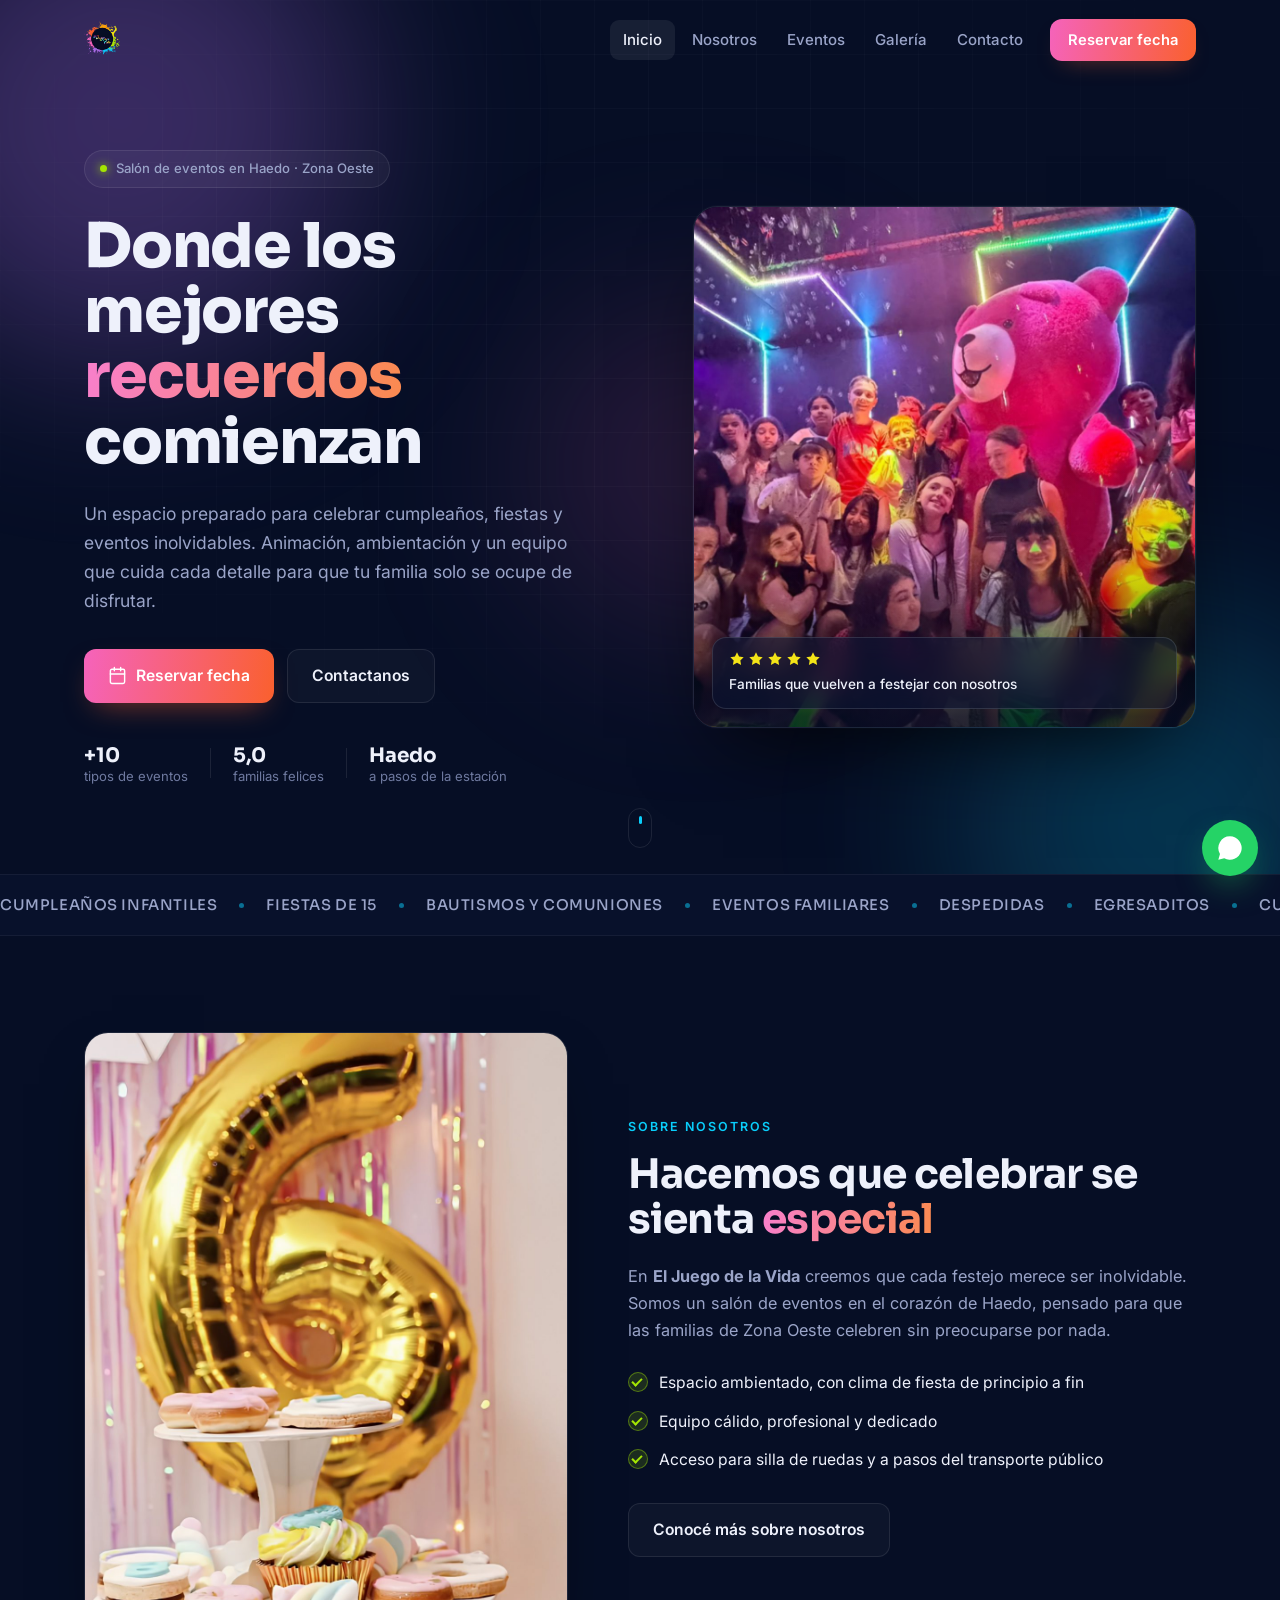
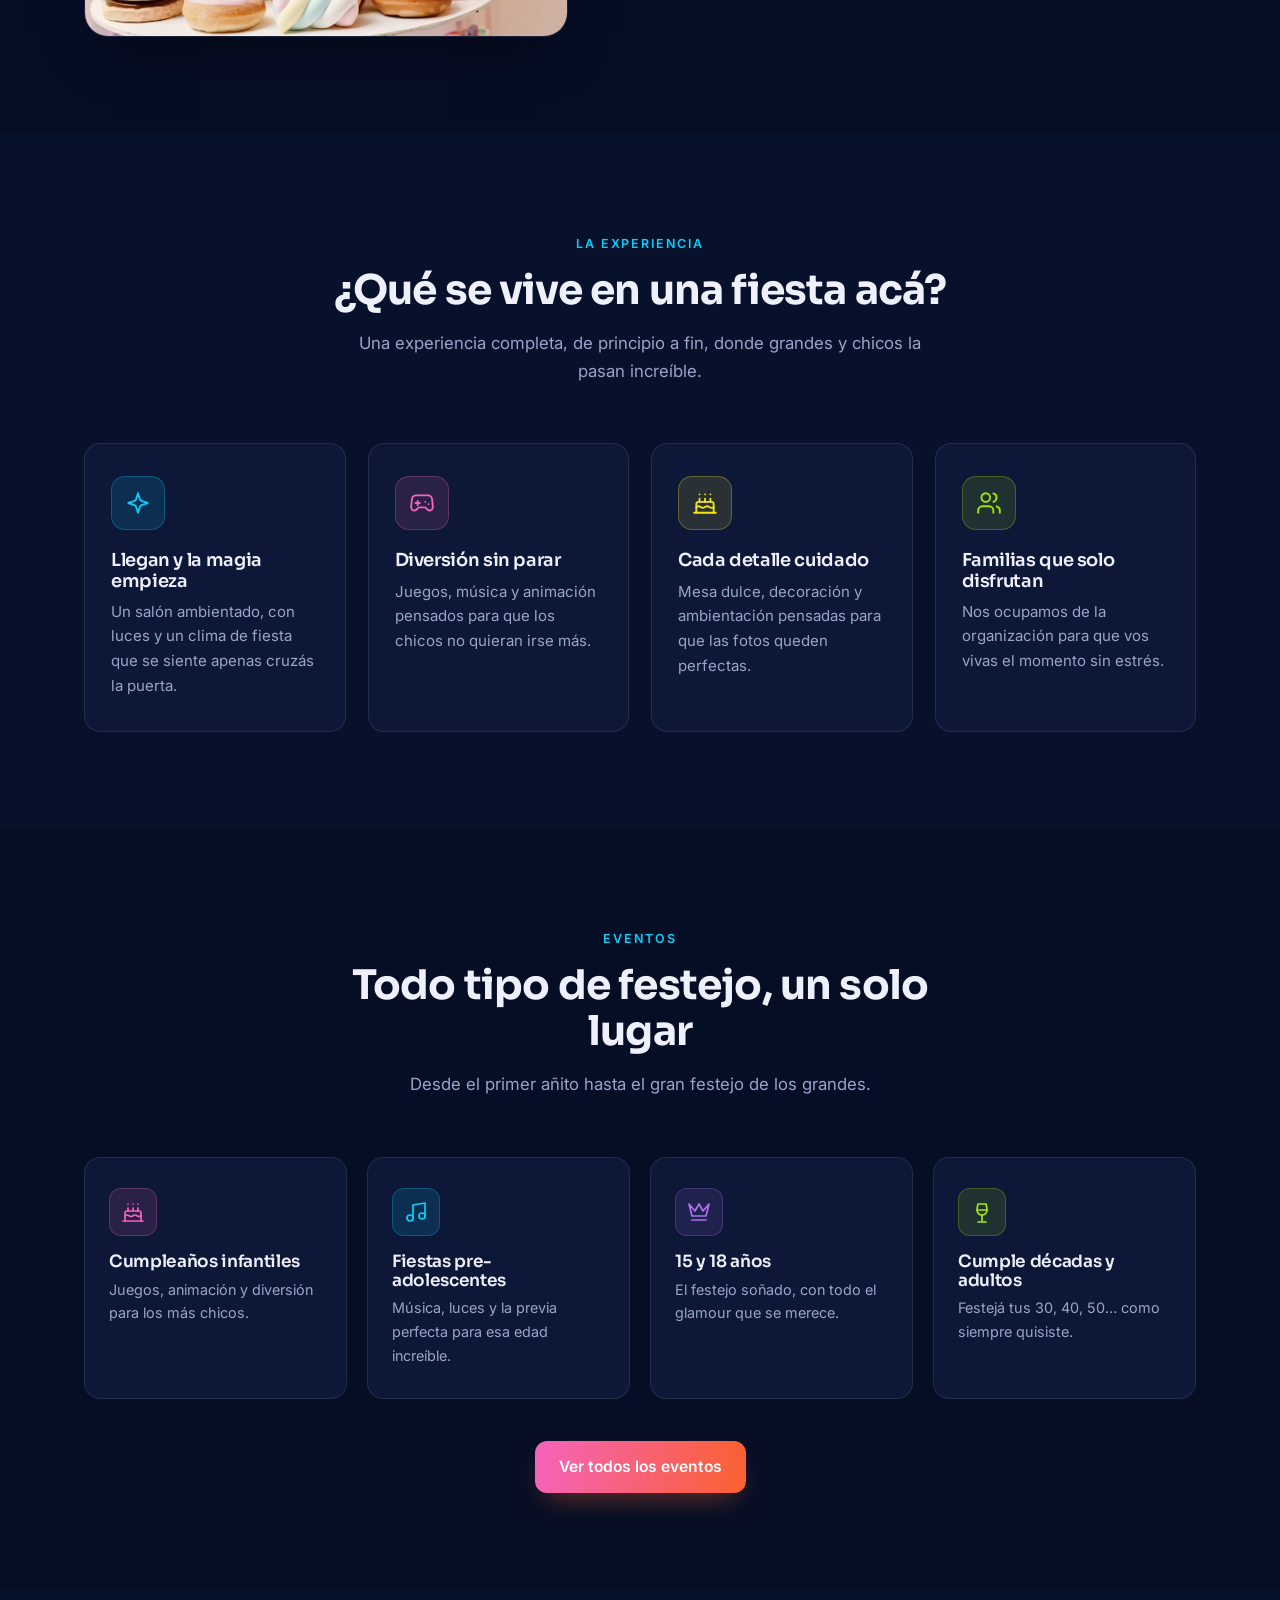
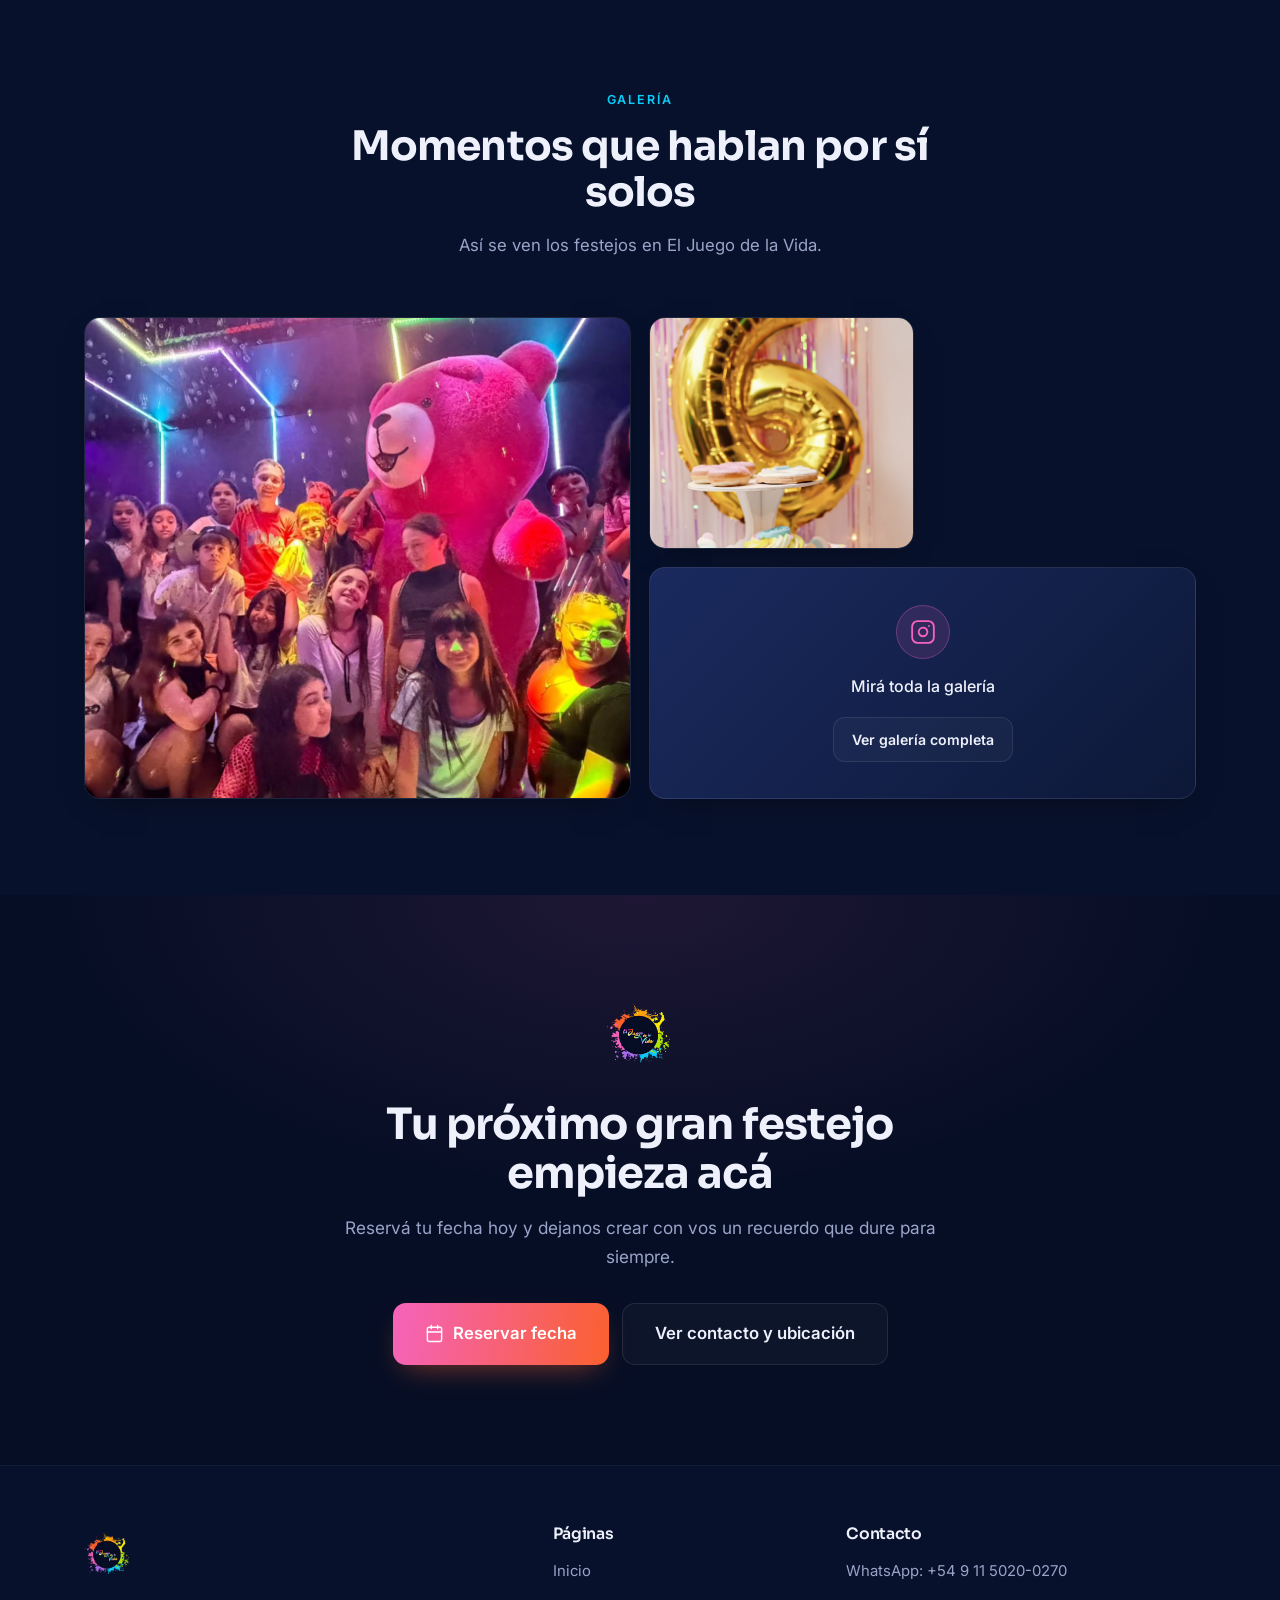
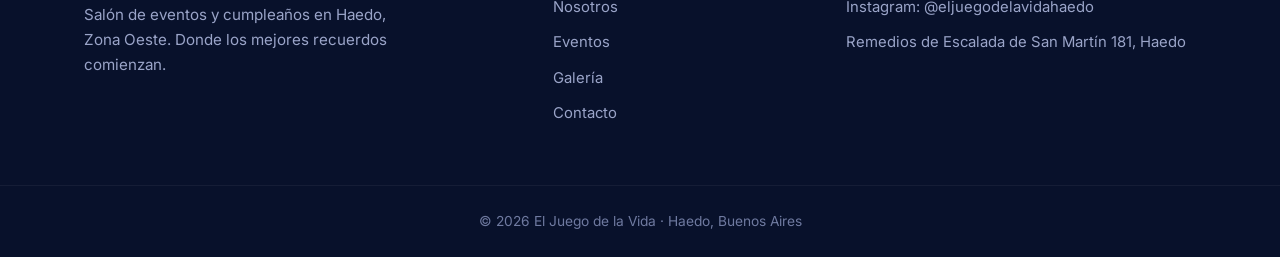
==== commit a6a1ab63: "Convierte la landing en sitio multipagina (5 paginas) - index.html: Inicio con hero + teasers que en" ====
--- a/index.html
+++ b/index.html
@@ -28,18 +28,15 @@
   <meta name="twitter:description" content="Donde los mejores recuerdos comienzan. Cumpleaños y eventos en Haedo." />
   <meta name="twitter:image" content="https://eljuegodelavidahaedo.vercel.app/assets/img/fiesta-oso-rosa.jpg" />
 
-  <!-- Favicon -->
   <link rel="icon" type="image/png" href="assets/logo/logo.png" />
   <link rel="apple-touch-icon" href="assets/logo/logo.png" />
 
-  <!-- Fonts: Sora (titulares) + Inter (texto) -->
   <link rel="preconnect" href="https://fonts.googleapis.com" />
   <link rel="preconnect" href="https://fonts.gstatic.com" crossorigin />
   <link href="https://fonts.googleapis.com/css2?family=Sora:wght@500;600;700;800&family=Inter:wght@400;500;600;700&display=swap" rel="stylesheet" />
 
   <link rel="stylesheet" href="css/style.css" />
 
-  <!-- Schema.org LocalBusiness -->
   <script type="application/ld+json">
   {
     "@context": "https://schema.org",
@@ -68,24 +65,21 @@
 </head>
 <body>
 
-  <!-- ===== HEADER / NAV ===== -->
+  <!-- ===== HEADER ===== -->
   <header class="site-header" id="header">
     <div class="container nav-wrap">
-      <a href="#hero" class="brand" aria-label="El Juego de la Vida - Inicio">
+      <a href="index.html" class="brand" aria-label="El Juego de la Vida - Inicio">
         <img src="assets/logo/logo.png" alt="Logo El Juego de la Vida" class="brand-logo" />
       </a>
-
       <nav class="nav" id="nav" aria-label="Navegación principal">
-        <a href="#nosotros" class="nav-link">Nosotros</a>
-        <a href="#experiencia" class="nav-link">Experiencia</a>
-        <a href="#galeria" class="nav-link">Galería</a>
-        <a href="#eventos" class="nav-link">Eventos</a>
-        <a href="#faq" class="nav-link">Preguntas</a>
-        <a href="#ubicacion" class="nav-link">Ubicación</a>
+        <a href="index.html" class="nav-link active">Inicio</a>
+        <a href="nosotros.html" class="nav-link">Nosotros</a>
+        <a href="eventos.html" class="nav-link">Eventos</a>
+        <a href="galeria.html" class="nav-link">Galería</a>
+        <a href="contacto.html" class="nav-link">Contacto</a>
         <a href="https://wa.me/5491150200270?text=Hola!%20Quiero%20consultar%20por%20una%20fecha%20en%20El%20Juego%20de%20la%20Vida"
            class="btn btn-nav" target="_blank" rel="noopener">Reservar fecha</a>
       </nav>
-
       <button class="nav-toggle" id="navToggle" aria-label="Abrir menú" aria-expanded="false">
         <span></span><span></span><span></span>
       </button>
@@ -119,11 +113,7 @@
             <svg class="ico" viewBox="0 0 24 24" fill="none" stroke="currentColor" stroke-width="1.8" stroke-linecap="round" stroke-linejoin="round" aria-hidden="true"><rect width="18" height="18" x="3" y="4" rx="2"/><path d="M3 10h18M8 2v4M16 2v4"/></svg>
             Reservar fecha
           </a>
-          <a href="https://wa.me/5491150200270?text=Hola!%20Quiero%20hacer%20una%20consulta%20sobre%20el%20sal%C3%B3n"
-             class="btn btn-whatsapp" target="_blank" rel="noopener">
-            <svg viewBox="0 0 24 24" width="20" height="20" fill="currentColor" aria-hidden="true"><path d="M17.47 14.38c-.3-.15-1.75-.86-2.02-.96-.27-.1-.47-.15-.66.15-.2.3-.76.96-.93 1.16-.17.2-.34.22-.64.07-.3-.15-1.25-.46-2.38-1.47-.88-.78-1.47-1.75-1.64-2.05-.17-.3-.02-.46.13-.61.13-.13.3-.34.45-.51.15-.17.2-.3.3-.5.1-.2.05-.37-.02-.52-.08-.15-.66-1.6-.91-2.19-.24-.57-.48-.5-.66-.5-.17 0-.37-.02-.56-.02s-.52.07-.79.37c-.27.3-1.04 1.02-1.04 2.48s1.07 2.88 1.22 3.08c.15.2 2.1 3.2 5.08 4.49.71.31 1.26.49 1.69.62.71.23 1.36.2 1.87.12.57-.08 1.75-.71 2-1.4.25-.69.25-1.28.17-1.4-.07-.13-.27-.2-.57-.35zM12 2a10 10 0 0 0-8.6 15.06L2 22l5.05-1.32A10 10 0 1 0 12 2z"/></svg>
-            Consultar por WhatsApp
-          </a>
+          <a href="contacto.html" class="btn btn-outline">Contactanos</a>
         </div>
 
         <ul class="trust-row">
@@ -152,7 +142,7 @@
       </div>
     </div>
 
-    <a href="#nosotros" class="scroll-cue" aria-label="Ver más">
+    <a href="#nosotros-teaser" class="scroll-cue" aria-label="Ver más">
       <span></span>
     </a>
   </section>
@@ -165,8 +155,8 @@
     </div>
   </div>
 
-  <!-- ===== NOSOTROS ===== -->
-  <section class="section" id="nosotros">
+  <!-- ===== NOSOTROS (teaser) ===== -->
+  <section class="section" id="nosotros-teaser">
     <div class="container about-grid">
       <div class="about-media reveal">
         <img src="assets/img/cumple-mesa-dulce.jpg" alt="Mesa dulce de cumpleaños con detalles cuidados en El Juego de la Vida" loading="lazy" />
@@ -179,17 +169,12 @@
           inolvidable. Somos un salón de eventos en el corazón de Haedo, pensado para que
           las familias de Zona Oeste celebren sin preocuparse por nada.
         </p>
-        <p>
-          Desde cumpleaños con animación, hasta fiestas, bautismos y reuniones para grandes:
-          preparamos el espacio, cuidamos cada detalle y ponemos la energía para que vos
-          solo disfrutes del momento.
-        </p>
         <ul class="about-list">
           <li><span class="check" aria-hidden="true"></span> Espacio ambientado, con clima de fiesta de principio a fin</li>
           <li><span class="check" aria-hidden="true"></span> Equipo cálido, profesional y dedicado</li>
           <li><span class="check" aria-hidden="true"></span> Acceso para silla de ruedas y a pasos del transporte público</li>
         </ul>
-        <a href="#eventos" class="btn btn-outline">Ver tipos de eventos</a>
+        <a href="nosotros.html" class="btn btn-outline">Conocé más sobre nosotros</a>
       </div>
     </div>
   </section>
@@ -236,8 +221,54 @@
     </div>
   </section>
 
-  <!-- ===== GALERÍA ===== -->
-  <section class="section" id="galeria">
+  <!-- ===== EVENTOS (teaser) ===== -->
+  <section class="section" id="eventos-teaser">
+    <div class="container">
+      <div class="section-head reveal">
+        <span class="section-eyebrow">Eventos</span>
+        <h2 class="section-title">Todo tipo de festejo, un solo lugar</h2>
+        <p class="section-lead">Desde el primer añito hasta el gran festejo de los grandes.</p>
+      </div>
+
+      <div class="events-grid">
+        <article class="event-card reveal" style="--c:var(--pink)">
+          <span class="event-icon">
+            <svg viewBox="0 0 24 24" fill="none" stroke="currentColor" stroke-width="1.7" stroke-linecap="round" stroke-linejoin="round" aria-hidden="true"><path d="M20 21v-8a2 2 0 0 0-2-2H6a2 2 0 0 0-2 2v8"/><path d="M4 16s.5-1 2-1 2.5 1.5 4 1.5 2.5-1.5 4-1.5 2.5 1.5 4 1.5 2-1 2-1"/><path d="M2 21h20M7 8v3M12 8v3M17 8v3M7 4h.01M12 4h.01M17 4h.01"/></svg>
+          </span>
+          <h3>Cumpleaños infantiles</h3>
+          <p>Juegos, animación y diversión para los más chicos.</p>
+        </article>
+        <article class="event-card reveal" data-delay="60" style="--c:var(--cyan)">
+          <span class="event-icon">
+            <svg viewBox="0 0 24 24" fill="none" stroke="currentColor" stroke-width="1.7" stroke-linecap="round" stroke-linejoin="round" aria-hidden="true"><path d="M9 18V5l12-2v13"/><circle cx="6" cy="18" r="3"/><circle cx="18" cy="16" r="3"/></svg>
+          </span>
+          <h3>Fiestas pre-adolescentes</h3>
+          <p>Música, luces y la previa perfecta para esa edad increíble.</p>
+        </article>
+        <article class="event-card reveal" data-delay="120" style="--c:var(--purple)">
+          <span class="event-icon">
+            <svg viewBox="0 0 24 24" fill="none" stroke="currentColor" stroke-width="1.7" stroke-linecap="round" stroke-linejoin="round" aria-hidden="true"><path d="m2 4 3 12h14l3-12-6 7-4-7-4 7-6-7z"/><path d="M5 20h14"/></svg>
+          </span>
+          <h3>15 y 18 años</h3>
+          <p>El festejo soñado, con todo el glamour que se merece.</p>
+        </article>
+        <article class="event-card reveal" data-delay="180" style="--c:var(--green)">
+          <span class="event-icon">
+            <svg viewBox="0 0 24 24" fill="none" stroke="currentColor" stroke-width="1.7" stroke-linecap="round" stroke-linejoin="round" aria-hidden="true"><path d="M8 22h8M7 10h10M12 15v7"/><path d="M12 15a5 5 0 0 0 5-5c0-2-.5-4-1-6H8c-.5 2-1 4-1 6a5 5 0 0 0 5 5Z"/></svg>
+          </span>
+          <h3>Cumple décadas y adultos</h3>
+          <p>Festejá tus 30, 40, 50… como siempre quisiste.</p>
+        </article>
+      </div>
+
+      <div class="section-cta reveal" style="text-align:center; margin-top:42px;">
+        <a href="eventos.html" class="btn btn-primary">Ver todos los eventos</a>
+      </div>
+    </div>
+  </section>
+
+  <!-- ===== GALERÍA (teaser) ===== -->
+  <section class="section section-alt" id="galeria-teaser">
     <div class="container">
       <div class="section-head reveal">
         <span class="section-eyebrow">Galería</span>
@@ -259,283 +290,10 @@
             <span class="gallery-cta-icon">
               <svg viewBox="0 0 24 24" fill="none" stroke="currentColor" stroke-width="1.7" stroke-linecap="round" stroke-linejoin="round" aria-hidden="true"><rect width="20" height="20" x="2" y="2" rx="5"/><path d="M16 11.37A4 4 0 1 1 12.63 8 4 4 0 0 1 16 11.37z"/><line x1="17.5" x2="17.51" y1="6.5" y2="6.5"/></svg>
             </span>
-            <p>Mirá todos nuestros festejos en Instagram</p>
-            <a href="https://www.instagram.com/eljuegodelavidahaedo/" class="btn btn-outline btn-sm" target="_blank" rel="noopener">@eljuegodelavidahaedo</a>
+            <p>Mirá toda la galería</p>
+            <a href="galeria.html" class="btn btn-outline btn-sm">Ver galería completa</a>
           </div>
         </figure>
-      </div>
-    </div>
-  </section>
-
-  <!-- ===== EVENTOS ===== -->
-  <section class="section section-alt" id="eventos">
-    <div class="container">
-      <div class="section-head reveal">
-        <span class="section-eyebrow">Eventos</span>
-        <h2 class="section-title">Todo tipo de festejo, un solo lugar</h2>
-        <p class="section-lead">Desde el primer añito hasta el gran festejo de los grandes.</p>
-      </div>
-
-      <div class="events-grid">
-        <article class="event-card reveal" style="--c:var(--pink)">
-          <span class="event-icon">
-            <svg viewBox="0 0 24 24" fill="none" stroke="currentColor" stroke-width="1.7" stroke-linecap="round" stroke-linejoin="round" aria-hidden="true"><path d="M20 21v-8a2 2 0 0 0-2-2H6a2 2 0 0 0-2 2v8"/><path d="M4 16s.5-1 2-1 2.5 1.5 4 1.5 2.5-1.5 4-1.5 2.5 1.5 4 1.5 2-1 2-1"/><path d="M2 21h20M7 8v3M12 8v3M17 8v3M7 4h.01M12 4h.01M17 4h.01"/></svg>
-          </span>
-          <h3>Cumpleaños infantiles</h3>
-          <p>Juegos, animación y diversión para los más chicos.</p>
-        </article>
-        <article class="event-card reveal" data-delay="60" style="--c:var(--cyan)">
-          <span class="event-icon">
-            <svg viewBox="0 0 24 24" fill="none" stroke="currentColor" stroke-width="1.7" stroke-linecap="round" stroke-linejoin="round" aria-hidden="true"><path d="M9 18V5l12-2v13"/><circle cx="6" cy="18" r="3"/><circle cx="18" cy="16" r="3"/></svg>
-          </span>
-          <h3>Fiestas pre-adolescentes</h3>
-          <p>Música, luces y la previa perfecta para esa edad increíble.</p>
-        </article>
-        <article class="event-card reveal" data-delay="120" style="--c:var(--purple)">
-          <span class="event-icon">
-            <svg viewBox="0 0 24 24" fill="none" stroke="currentColor" stroke-width="1.7" stroke-linecap="round" stroke-linejoin="round" aria-hidden="true"><path d="m2 4 3 12h14l3-12-6 7-4-7-4 7-6-7z"/><path d="M5 20h14"/></svg>
-          </span>
-          <h3>15 y 18 años</h3>
-          <p>El festejo soñado, con todo el glamour que se merece.</p>
-        </article>
-        <article class="event-card reveal" data-delay="180" style="--c:var(--yellow)">
-          <span class="event-icon">
-            <svg viewBox="0 0 24 24" fill="none" stroke="currentColor" stroke-width="1.7" stroke-linecap="round" stroke-linejoin="round" aria-hidden="true"><path d="M19 14c1.49-1.46 3-3.21 3-5.5A5.5 5.5 0 0 0 16.5 3c-1.76 0-3 .5-4.5 2-1.5-1.5-2.74-2-4.5-2A5.5 5.5 0 0 0 2 8.5c0 2.29 1.49 4.04 3 5.5l7 7Z"/></svg>
-          </span>
-          <h3>Bautismos y comuniones</h3>
-          <p>Celebraciones familiares en un espacio cálido y preparado.</p>
-        </article>
-        <article class="event-card reveal" data-delay="60" style="--c:var(--green)">
-          <span class="event-icon">
-            <svg viewBox="0 0 24 24" fill="none" stroke="currentColor" stroke-width="1.7" stroke-linecap="round" stroke-linejoin="round" aria-hidden="true"><path d="M8 22h8M7 10h10M12 15v7"/><path d="M12 15a5 5 0 0 0 5-5c0-2-.5-4-1-6H8c-.5 2-1 4-1 6a5 5 0 0 0 5 5Z"/></svg>
-          </span>
-          <h3>Cumple décadas y adultos</h3>
-          <p>Festejá tus 30, 40, 50… como siempre quisiste.</p>
-        </article>
-        <article class="event-card reveal" data-delay="120" style="--c:var(--orange)">
-          <span class="event-icon">
-            <svg viewBox="0 0 24 24" fill="none" stroke="currentColor" stroke-width="1.7" stroke-linecap="round" stroke-linejoin="round" aria-hidden="true"><path d="M22 10v6M2 10l10-5 10 5-10 5z"/><path d="M6 12v5c3 3 9 3 12 0v-5"/></svg>
-          </span>
-          <h3>Egresaditos y despedidas</h3>
-          <p>Cierres de etapa con todos los amigos y mucha alegría.</p>
-        </article>
-        <article class="event-card reveal" data-delay="180" style="--c:var(--cyan)">
-          <span class="event-icon">
-            <svg viewBox="0 0 24 24" fill="none" stroke="currentColor" stroke-width="1.7" stroke-linecap="round" stroke-linejoin="round" aria-hidden="true"><path d="M6 3h12l4 6-10 13L2 9Z"/><path d="M11 3 8 9l4 13 4-13-3-6M2 9h20"/></svg>
-          </span>
-          <h3>Casamientos y agasajos</h3>
-          <p>Eventos especiales con la atención que tu día merece.</p>
-        </article>
-        <article class="event-card reveal" data-delay="60" style="--c:var(--purple)">
-          <span class="event-icon">
-            <svg viewBox="0 0 24 24" fill="none" stroke="currentColor" stroke-width="1.7" stroke-linecap="round" stroke-linejoin="round" aria-hidden="true"><rect width="20" height="14" x="2" y="7" rx="2"/><path d="M16 21V5a2 2 0 0 0-2-2h-4a2 2 0 0 0-2 2v16"/></svg>
-          </span>
-          <h3>Convenciones y empresas</h3>
-          <p>Reuniones y eventos corporativos en un espacio versátil.</p>
-        </article>
-      </div>
-    </div>
-  </section>
-
-  <!-- ===== DIFERENCIALES ===== -->
-  <section class="section" id="diferenciales">
-    <div class="container">
-      <div class="section-head reveal">
-        <span class="section-eyebrow">Por qué elegirnos</span>
-        <h2 class="section-title">Lo que nos hace <span class="grad-text">diferentes</span></h2>
-      </div>
-
-      <div class="diff-grid">
-        <div class="diff-card reveal">
-          <span class="diff-icon">
-            <svg viewBox="0 0 24 24" fill="none" stroke="currentColor" stroke-width="1.7" stroke-linecap="round" stroke-linejoin="round" aria-hidden="true"><path d="M19 14c1.49-1.46 3-3.21 3-5.5A5.5 5.5 0 0 0 16.5 3c-1.76 0-3 .5-4.5 2-1.5-1.5-2.74-2-4.5-2A5.5 5.5 0 0 0 2 8.5c0 2.29 1.49 4.04 3 5.5l7 7Z"/></svg>
-          </span>
-          <h3>Atención personalizada</h3>
-          <p>Un equipo cálido y dedicado que acompaña tu evento de principio a fin.</p>
-        </div>
-        <div class="diff-card reveal" data-delay="80">
-          <span class="diff-icon">
-            <svg viewBox="0 0 24 24" fill="none" stroke="currentColor" stroke-width="1.7" stroke-linecap="round" stroke-linejoin="round" aria-hidden="true"><path d="m12 3-1.9 5.8a2 2 0 0 1-1.3 1.3L3 12l5.8 1.9a2 2 0 0 1 1.3 1.3L12 21l1.9-5.8a2 2 0 0 1 1.3-1.3L21 12l-5.8-1.9a2 2 0 0 1-1.3-1.3z"/></svg>
-          </span>
-          <h3>Espacio preparado</h3>
-          <p>Salón ambientado, con luces y todo listo para que la fiesta sea un éxito.</p>
-        </div>
-        <div class="diff-card reveal" data-delay="160">
-          <span class="diff-icon">
-            <svg viewBox="0 0 24 24" fill="none" stroke="currentColor" stroke-width="1.7" stroke-linecap="round" stroke-linejoin="round" aria-hidden="true"><path d="M6 12h4m-2-2v4"/><path d="M15 11h.01M18 13h.01"/><path d="M17.32 5H6.68a4 4 0 0 0-3.98 3.59c-.006.05-.01.1-.017.15C2.6 9.42 2 14.46 2 16a3 3 0 0 0 3 3c1 0 1.5-.5 2-1l1.41-1.41A2 2 0 0 1 9.83 16h4.34a2 2 0 0 1 1.41.59L17 18c.5.5 1 1 2 1a3 3 0 0 0 3-3c0-1.54-.6-6.58-.68-7.26-.007-.05-.011-.1-.017-.15A4 4 0 0 0 17.32 5z"/></svg>
-          </span>
-          <h3>Juegos y animación</h3>
-          <p>Diversión asegurada para los chicos durante todo el festejo.</p>
-        </div>
-        <div class="diff-card reveal" data-delay="240">
-          <span class="diff-icon">
-            <svg viewBox="0 0 24 24" fill="none" stroke="currentColor" stroke-width="1.7" stroke-linecap="round" stroke-linejoin="round" aria-hidden="true"><path d="M20 13c0 5-3.5 7.5-7.66 8.95a1 1 0 0 1-.67-.01C7.5 20.5 4 18 4 13V6a1 1 0 0 1 1-1c2 0 4.5-1.2 6.24-2.72a1.17 1.17 0 0 1 1.52 0C14.51 3.81 17 5 19 5a1 1 0 0 1 1 1z"/><path d="m9 12 2 2 4-4"/></svg>
-          </span>
-          <h3>Seguridad y cuidado</h3>
-          <p>Un entorno pensado para que las familias estén tranquilas.</p>
-        </div>
-        <div class="diff-card reveal" data-delay="80">
-          <span class="diff-icon">
-            <svg viewBox="0 0 24 24" fill="none" stroke="currentColor" stroke-width="1.7" stroke-linecap="round" stroke-linejoin="round" aria-hidden="true"><rect width="8" height="4" x="8" y="2" rx="1"/><path d="M16 4h2a2 2 0 0 1 2 2v14a2 2 0 0 1-2 2H6a2 2 0 0 1-2-2V6a2 2 0 0 1 2-2h2"/><path d="m9 14 2 2 4-4"/></svg>
-          </span>
-          <h3>Organización completa</h3>
-          <p>Nos encargamos de los detalles para que vos solo disfrutes.</p>
-        </div>
-        <div class="diff-card reveal" data-delay="160">
-          <span class="diff-icon">
-            <svg viewBox="0 0 24 24" fill="none" stroke="currentColor" stroke-width="1.7" stroke-linecap="round" stroke-linejoin="round" aria-hidden="true"><path d="M20 10c0 6-8 12-8 12s-8-6-8-12a8 8 0 0 1 16 0Z"/><circle cx="12" cy="10" r="3"/></svg>
-          </span>
-          <h3>Ubicación ideal</h3>
-          <p>A pasos de la estación de Haedo y con acceso para silla de ruedas.</p>
-        </div>
-      </div>
-    </div>
-  </section>
-
-  <!-- ===== CTA INTERMEDIO ===== -->
-  <section class="cta-mid">
-    <div class="container cta-mid-inner reveal">
-      <h2>¿Te imaginás el festejo perfecto?</h2>
-      <p>Nosotros también. Contanos qué soñás y armamos juntos un evento que nadie va a olvidar.</p>
-      <a href="https://wa.me/5491150200270?text=Hola!%20Quiero%20consultar%20disponibilidad%20de%20fechas"
-         class="btn btn-whatsapp btn-lg" target="_blank" rel="noopener">
-        <svg viewBox="0 0 24 24" width="22" height="22" fill="currentColor" aria-hidden="true"><path d="M17.47 14.38c-.3-.15-1.75-.86-2.02-.96-.27-.1-.47-.15-.66.15-.2.3-.76.96-.93 1.16-.17.2-.34.22-.64.07-.3-.15-1.25-.46-2.38-1.47-.88-.78-1.47-1.75-1.64-2.05-.17-.3-.02-.46.13-.61.13-.13.3-.34.45-.51.15-.17.2-.3.3-.5.1-.2.05-.37-.02-.52-.08-.15-.66-1.6-.91-2.19-.24-.57-.48-.5-.66-.5-.17 0-.37-.02-.56-.02s-.52.07-.79.37c-.27.3-1.04 1.02-1.04 2.48s1.07 2.88 1.22 3.08c.15.2 2.1 3.2 5.08 4.49.71.31 1.26.49 1.69.62.71.23 1.36.2 1.87.12.57-.08 1.75-.71 2-1.4.25-.69.25-1.28.17-1.4-.07-.13-.27-.2-.57-.35zM12 2a10 10 0 0 0-8.6 15.06L2 22l5.05-1.32A10 10 0 1 0 12 2z"/></svg>
-        Quiero mi fecha
-      </a>
-    </div>
-  </section>
-
-  <!-- ===== TESTIMONIOS ===== -->
-  <section class="section" id="testimonios">
-    <div class="container">
-      <div class="section-head reveal">
-        <span class="section-eyebrow">Testimonios</span>
-        <h2 class="section-title">Familias que ya celebraron con nosotros</h2>
-      </div>
-
-      <div class="testi-grid">
-        <blockquote class="testi-card reveal">
-          <div class="stars" aria-label="5 de 5">
-            <svg viewBox="0 0 24 24" fill="currentColor" aria-hidden="true"><path d="m12 2 3.09 6.26L22 9.27l-5 4.87 1.18 6.88L12 17.77l-6.18 3.25L7 14.14 2 9.27l6.91-1.01z"/></svg>
-            <svg viewBox="0 0 24 24" fill="currentColor" aria-hidden="true"><path d="m12 2 3.09 6.26L22 9.27l-5 4.87 1.18 6.88L12 17.77l-6.18 3.25L7 14.14 2 9.27l6.91-1.01z"/></svg>
-            <svg viewBox="0 0 24 24" fill="currentColor" aria-hidden="true"><path d="m12 2 3.09 6.26L22 9.27l-5 4.87 1.18 6.88L12 17.77l-6.18 3.25L7 14.14 2 9.27l6.91-1.01z"/></svg>
-            <svg viewBox="0 0 24 24" fill="currentColor" aria-hidden="true"><path d="m12 2 3.09 6.26L22 9.27l-5 4.87 1.18 6.88L12 17.77l-6.18 3.25L7 14.14 2 9.27l6.91-1.01z"/></svg>
-            <svg viewBox="0 0 24 24" fill="currentColor" aria-hidden="true"><path d="m12 2 3.09 6.26L22 9.27l-5 4.87 1.18 6.88L12 17.77l-6.18 3.25L7 14.14 2 9.27l6.91-1.01z"/></svg>
-          </div>
-          <p>“Mi hija la pasó increíble en su cumple. Los juegos y la atención del personal fueron lo mejor. ¡Volvemos seguro!”</p>
-          <footer><span class="testi-avatar">MG</span> <span>Marcela G.</span></footer>
-        </blockquote>
-        <blockquote class="testi-card reveal" data-delay="100">
-          <div class="stars" aria-label="5 de 5">
-            <svg viewBox="0 0 24 24" fill="currentColor" aria-hidden="true"><path d="m12 2 3.09 6.26L22 9.27l-5 4.87 1.18 6.88L12 17.77l-6.18 3.25L7 14.14 2 9.27l6.91-1.01z"/></svg>
-            <svg viewBox="0 0 24 24" fill="currentColor" aria-hidden="true"><path d="m12 2 3.09 6.26L22 9.27l-5 4.87 1.18 6.88L12 17.77l-6.18 3.25L7 14.14 2 9.27l6.91-1.01z"/></svg>
-            <svg viewBox="0 0 24 24" fill="currentColor" aria-hidden="true"><path d="m12 2 3.09 6.26L22 9.27l-5 4.87 1.18 6.88L12 17.77l-6.18 3.25L7 14.14 2 9.27l6.91-1.01z"/></svg>
-            <svg viewBox="0 0 24 24" fill="currentColor" aria-hidden="true"><path d="m12 2 3.09 6.26L22 9.27l-5 4.87 1.18 6.88L12 17.77l-6.18 3.25L7 14.14 2 9.27l6.91-1.01z"/></svg>
-            <svg viewBox="0 0 24 24" fill="currentColor" aria-hidden="true"><path d="m12 2 3.09 6.26L22 9.27l-5 4.87 1.18 6.88L12 17.77l-6.18 3.25L7 14.14 2 9.27l6.91-1.01z"/></svg>
-          </div>
-          <p>“Un lugar hermoso y muy bien ubicado, a pocas cuadras de la estación. El equipo se encargó de todo, nosotros solo disfrutamos.”</p>
-          <footer><span class="testi-avatar">DR</span> <span>Diego R.</span></footer>
-        </blockquote>
-        <blockquote class="testi-card reveal" data-delay="200">
-          <div class="stars" aria-label="5 de 5">
-            <svg viewBox="0 0 24 24" fill="currentColor" aria-hidden="true"><path d="m12 2 3.09 6.26L22 9.27l-5 4.87 1.18 6.88L12 17.77l-6.18 3.25L7 14.14 2 9.27l6.91-1.01z"/></svg>
-            <svg viewBox="0 0 24 24" fill="currentColor" aria-hidden="true"><path d="m12 2 3.09 6.26L22 9.27l-5 4.87 1.18 6.88L12 17.77l-6.18 3.25L7 14.14 2 9.27l6.91-1.01z"/></svg>
-            <svg viewBox="0 0 24 24" fill="currentColor" aria-hidden="true"><path d="m12 2 3.09 6.26L22 9.27l-5 4.87 1.18 6.88L12 17.77l-6.18 3.25L7 14.14 2 9.27l6.91-1.01z"/></svg>
-            <svg viewBox="0 0 24 24" fill="currentColor" aria-hidden="true"><path d="m12 2 3.09 6.26L22 9.27l-5 4.87 1.18 6.88L12 17.77l-6.18 3.25L7 14.14 2 9.27l6.91-1.01z"/></svg>
-            <svg viewBox="0 0 24 24" fill="currentColor" aria-hidden="true"><path d="m12 2 3.09 6.26L22 9.27l-5 4.87 1.18 6.88L12 17.77l-6.18 3.25L7 14.14 2 9.27l6.91-1.01z"/></svg>
-          </div>
-          <p>“Festejamos los 40 y quedó todo impecable. Cálidos, profesionales y siempre pendientes de cada detalle. Súper recomendable.”</p>
-          <footer><span class="testi-avatar">LP</span> <span>Laura P.</span></footer>
-        </blockquote>
-      </div>
-    </div>
-  </section>
-
-  <!-- ===== FAQ ===== -->
-  <section class="section section-alt" id="faq">
-    <div class="container faq-wrap">
-      <div class="section-head reveal">
-        <span class="section-eyebrow">Preguntas frecuentes</span>
-        <h2 class="section-title">Todo lo que necesitás saber</h2>
-      </div>
-
-      <div class="faq-list">
-        <div class="faq-item reveal">
-          <button class="faq-q" aria-expanded="false">
-            <span>¿Cómo reservo una fecha?</span><i></i>
-          </button>
-          <div class="faq-a"><p>Es muy simple: escribinos por WhatsApp y te contamos la disponibilidad. Apenas elegís la fecha, la dejamos reservada para tu evento.</p></div>
-        </div>
-        <div class="faq-item reveal">
-          <button class="faq-q" aria-expanded="false">
-            <span>¿Para qué edades y tipos de eventos sirve el salón?</span><i></i>
-          </button>
-          <div class="faq-a"><p>Hacemos cumpleaños infantiles, fiestas pre-adolescentes, 15 y 18 años, bautismos, comuniones, cumple décadas, agasajos, despedidas, egresaditos, casamientos y hasta reuniones empresariales. Hay un festejo para cada edad.</p></div>
-        </div>
-        <div class="faq-item reveal">
-          <button class="faq-q" aria-expanded="false">
-            <span>¿El salón tiene juegos para los chicos?</span><i></i>
-          </button>
-          <div class="faq-a"><p>¡Sí! Contamos con un espacio ambientado con luces y juegos para que los chicos se diviertan durante todo el festejo.</p></div>
-        </div>
-        <div class="faq-item reveal">
-          <button class="faq-q" aria-expanded="false">
-            <span>¿Qué servicios están incluidos?</span><i></i>
-          </button>
-          <div class="faq-a"><p>El salón ambientado, el espacio de juegos y la atención de nuestro equipo durante el evento. Para conocer los detalles y opciones de cada festejo, consultanos por WhatsApp y armamos una propuesta a tu medida.</p></div>
-        </div>
-        <div class="faq-item reveal">
-          <button class="faq-q" aria-expanded="false">
-            <span>¿Cuál es la capacidad del salón?</span><i></i>
-          </button>
-          <div class="faq-a"><p>Tenemos espacio para distintos tamaños de evento, desde festejos íntimos hasta celebraciones más grandes. Contanos cuántos invitados pensás y te confirmamos la mejor opción.</p></div>
-        </div>
-        <div class="faq-item reveal">
-          <button class="faq-q" aria-expanded="false">
-            <span>¿Dónde están y cómo llego?</span><i></i>
-          </button>
-          <div class="faq-a"><p>Estamos en Remedios de Escalada de San Martín 181, Haedo. A pocas cuadras de la estación de tren y terminales de colectivo, con acceso para silla de ruedas.</p></div>
-        </div>
-      </div>
-    </div>
-  </section>
-
-  <!-- ===== UBICACIÓN ===== -->
-  <section class="section" id="ubicacion">
-    <div class="container loc-grid">
-      <div class="loc-info reveal">
-        <span class="section-eyebrow">Ubicación</span>
-        <h2 class="section-title">Estamos en el corazón de Haedo</h2>
-        <ul class="loc-list">
-          <li>
-            <span class="loc-ic"><svg viewBox="0 0 24 24" fill="none" stroke="currentColor" stroke-width="1.7" stroke-linecap="round" stroke-linejoin="round" aria-hidden="true"><path d="M20 10c0 6-8 12-8 12s-8-6-8-12a8 8 0 0 1 16 0Z"/><circle cx="12" cy="10" r="3"/></svg></span>
-            <div><strong>Dirección</strong>Remedios de Escalada de San Martín 181, Haedo, Buenos Aires</div>
-          </li>
-          <li>
-            <span class="loc-ic"><svg viewBox="0 0 24 24" fill="none" stroke="currentColor" stroke-width="1.7" stroke-linecap="round" stroke-linejoin="round" aria-hidden="true"><path d="M3 11 22 2l-9 19-2-8-8-2z"/></svg></span>
-            <div><strong>Cómo llegar</strong>A pasos de la estación de Haedo y terminales de colectivo</div>
-          </li>
-          <li>
-            <span class="loc-ic"><svg viewBox="0 0 24 24" fill="none" stroke="currentColor" stroke-width="1.7" stroke-linecap="round" stroke-linejoin="round" aria-hidden="true"><circle cx="16" cy="4" r="1"/><path d="m18 19 1-7-6 1"/><path d="m5 8 3-3 5.5 3-2.36 3.5"/><path d="M4.24 14.5a5 5 0 0 0 6.88 6M13.76 17.5a5 5 0 0 0-6.88-6"/></svg></span>
-            <div><strong>Accesibilidad</strong>Entrada con acceso para silla de ruedas</div>
-          </li>
-          <li>
-            <span class="loc-ic"><svg viewBox="0 0 24 24" fill="none" stroke="currentColor" stroke-width="1.7" stroke-linecap="round" stroke-linejoin="round" aria-hidden="true"><path d="M7.9 20A9 9 0 1 0 4 16.1L2 22Z"/></svg></span>
-            <div><strong>WhatsApp</strong>+54 9 11 5020-0270</div>
-          </li>
-          <li>
-            <span class="loc-ic"><svg viewBox="0 0 24 24" fill="none" stroke="currentColor" stroke-width="1.7" stroke-linecap="round" stroke-linejoin="round" aria-hidden="true"><rect width="20" height="20" x="2" y="2" rx="5"/><path d="M16 11.37A4 4 0 1 1 12.63 8 4 4 0 0 1 16 11.37z"/><line x1="17.5" x2="17.51" y1="6.5" y2="6.5"/></svg></span>
-            <div><strong>Instagram</strong>@eljuegodelavidahaedo</div>
-          </li>
-        </ul>
-        <a href="https://wa.me/5491150200270?text=Hola!%20Quiero%20coordinar%20una%20visita%20al%20sal%C3%B3n"
-           class="btn btn-primary" target="_blank" rel="noopener">Coordinar una visita</a>
-      </div>
-      <div class="loc-map reveal" data-delay="120">
-        <iframe
-          title="Ubicación de El Juego de la Vida en Haedo"
-          src="https://www.google.com/maps?q=Remedios%20de%20Escalada%20de%20San%20Mart%C3%ADn%20181%2C%20Haedo%2C%20Buenos%20Aires&output=embed"
-          loading="lazy" referrerpolicy="no-referrer-when-downgrade" allowfullscreen></iframe>
       </div>
     </div>
   </section>
@@ -552,11 +310,7 @@
           <svg class="ico" viewBox="0 0 24 24" fill="none" stroke="currentColor" stroke-width="1.8" stroke-linecap="round" stroke-linejoin="round" aria-hidden="true"><rect width="18" height="18" x="3" y="4" rx="2"/><path d="M3 10h18M8 2v4M16 2v4"/></svg>
           Reservar fecha
         </a>
-        <a href="https://wa.me/5491150200270?text=Hola!%20Quiero%20hablar%20por%20WhatsApp%20sobre%20un%20evento"
-           class="btn btn-whatsapp btn-lg" target="_blank" rel="noopener">
-          <svg viewBox="0 0 24 24" width="22" height="22" fill="currentColor" aria-hidden="true"><path d="M17.47 14.38c-.3-.15-1.75-.86-2.02-.96-.27-.1-.47-.15-.66.15-.2.3-.76.96-.93 1.16-.17.2-.34.22-.64.07-.3-.15-1.25-.46-2.38-1.47-.88-.78-1.47-1.75-1.64-2.05-.17-.3-.02-.46.13-.61.13-.13.3-.34.45-.51.15-.17.2-.3.3-.5.1-.2.05-.37-.02-.52-.08-.15-.66-1.6-.91-2.19-.24-.57-.48-.5-.66-.5-.17 0-.37-.02-.56-.02s-.52.07-.79.37c-.27.3-1.04 1.02-1.04 2.48s1.07 2.88 1.22 3.08c.15.2 2.1 3.2 5.08 4.49.71.31 1.26.49 1.69.62.71.23 1.36.2 1.87.12.57-.08 1.75-.71 2-1.4.25-.69.25-1.28.17-1.4-.07-.13-.27-.2-.57-.35zM12 2a10 10 0 0 0-8.6 15.06L2 22l5.05-1.32A10 10 0 1 0 12 2z"/></svg>
-          Hablar por WhatsApp
-        </a>
+        <a href="contacto.html" class="btn btn-outline btn-lg">Ver contacto y ubicación</a>
       </div>
     </div>
   </section>
@@ -569,12 +323,12 @@
         <p>Salón de eventos y cumpleaños en Haedo, Zona Oeste. Donde los mejores recuerdos comienzan.</p>
       </div>
       <div class="footer-col">
-        <h4>Secciones</h4>
-        <a href="#nosotros">Nosotros</a>
-        <a href="#eventos">Eventos</a>
-        <a href="#galeria">Galería</a>
-        <a href="#faq">Preguntas frecuentes</a>
-        <a href="#ubicacion">Ubicación</a>
+        <h4>Páginas</h4>
+        <a href="index.html">Inicio</a>
+        <a href="nosotros.html">Nosotros</a>
+        <a href="eventos.html">Eventos</a>
+        <a href="galeria.html">Galería</a>
+        <a href="contacto.html">Contacto</a>
       </div>
       <div class="footer-col">
         <h4>Contacto</h4>
@@ -588,25 +342,14 @@
     </div>
   </footer>
 
-  <!-- ===== WHATSAPP FLOTANTE ===== -->
   <a href="https://wa.me/5491150200270?text=Hola!%20Quiero%20consultar%20por%20El%20Juego%20de%20la%20Vida"
      class="wa-float" target="_blank" rel="noopener" aria-label="Chatear por WhatsApp">
     <svg viewBox="0 0 24 24" width="28" height="28" fill="currentColor" aria-hidden="true"><path d="M17.47 14.38c-.3-.15-1.75-.86-2.02-.96-.27-.1-.47-.15-.66.15-.2.3-.76.96-.93 1.16-.17.2-.34.22-.64.07-.3-.15-1.25-.46-2.38-1.47-.88-.78-1.47-1.75-1.64-2.05-.17-.3-.02-.46.13-.61.13-.13.3-.34.45-.51.15-.17.2-.3.3-.5.1-.2.05-.37-.02-.52-.08-.15-.66-1.6-.91-2.19-.24-.57-.48-.5-.66-.5-.17 0-.37-.02-.56-.02s-.52.07-.79.37c-.27.3-1.04 1.02-1.04 2.48s1.07 2.88 1.22 3.08c.15.2 2.1 3.2 5.08 4.49.71.31 1.26.49 1.69.62.71.23 1.36.2 1.87.12.57-.08 1.75-.71 2-1.4.25-.69.25-1.28.17-1.4-.07-.13-.27-.2-.57-.35zM12 2a10 10 0 0 0-8.6 15.06L2 22l5.05-1.32A10 10 0 1 0 12 2z"/></svg>
   </a>
 
-  <!-- ===== STICKY CTA MOBILE ===== -->
   <div class="sticky-cta">
-    <a href="https://wa.me/5491150200270?text=Hola!%20Quiero%20consultar%20por%20una%20fecha" class="btn btn-whatsapp" target="_blank" rel="noopener">Consultar</a>
+    <a href="contacto.html" class="btn btn-outline">Contacto</a>
     <a href="https://wa.me/5491150200270?text=Hola!%20Quiero%20reservar%20una%20fecha" class="btn btn-primary" target="_blank" rel="noopener">Reservar fecha</a>
-  </div>
-
-  <!-- ===== LIGHTBOX ===== -->
-  <div class="lightbox" id="lightbox" aria-hidden="true">
-    <button class="lightbox-close" id="lightboxClose" aria-label="Cerrar">&times;</button>
-    <figure class="lightbox-content">
-      <img src="" alt="" id="lightboxImg" />
-      <figcaption id="lightboxCap"></figcaption>
-    </figure>
   </div>
 
   <script src="js/script.js"></script>
--- a/css/style.css
+++ b/css/style.css
@@ -512,3 +512,79 @@
   .gallery { grid-template-columns:1fr; grid-auto-rows:200px; }
   .gallery-lg, .gallery-text { grid-column: span 1; }
 }
+
+/* ===================================================================
+   PÁGINAS INTERNAS (sitio multipágina)
+   =================================================================== */
+.nav-link.active { color:var(--text); background:rgba(255,255,255,.07); }
+
+.page-hero {
+  position:relative; overflow:hidden; text-align:center;
+  padding:164px 0 72px;
+  background:
+    radial-gradient(ellipse 70% 80% at 50% -10%, rgba(171,111,234,.22), transparent 60%),
+    radial-gradient(ellipse 50% 60% at 85% 5%, rgba(9,206,251,.12), transparent 60%),
+    var(--bg);
+  border-bottom:1px solid var(--line-2);
+}
+.page-hero::before {
+  content:""; position:absolute; inset:0; pointer-events:none;
+  background-image:
+    linear-gradient(rgba(255,255,255,.022) 1px, transparent 1px),
+    linear-gradient(90deg, rgba(255,255,255,.022) 1px, transparent 1px);
+  background-size:54px 54px;
+  mask-image: radial-gradient(ellipse 70% 80% at 50% 20%, #000 30%, transparent 75%);
+  -webkit-mask-image: radial-gradient(ellipse 70% 80% at 50% 20%, #000 30%, transparent 75%);
+}
+.page-hero-inner { position:relative; z-index:1; max-width:740px; margin:0 auto; }
+.page-hero h1 { font-size: clamp(2.1rem,5vw,3.2rem); font-weight:800; }
+.page-hero p { color:var(--muted); margin-top:18px; font-size:1.1rem; max-width:580px; margin-inline:auto; }
+.breadcrumb { display:flex; justify-content:center; gap:9px; font-size:.84rem; color:var(--muted-2); margin-top:24px; }
+.breadcrumb a { color:var(--muted-2); }
+.breadcrumb a:hover { color:var(--cyan); }
+.breadcrumb .sep { opacity:.5; }
+.breadcrumb .current { color:var(--muted); }
+
+/* Pasos "cómo reservar" */
+.steps { display:grid; grid-template-columns:repeat(4,1fr); gap:22px; }
+.step { position:relative; background:var(--surface); border:1px solid var(--line); border-radius:var(--radius); padding:30px 24px; transition:transform .4s var(--ease), border-color .4s; }
+.step:hover { transform:translateY(-5px); border-color:color-mix(in srgb, var(--purple) 35%, var(--line)); }
+.step-num { display:inline-grid; place-items:center; width:44px; height:44px; border-radius:12px; font-family:var(--font-head); font-weight:700; font-size:1.05rem; margin-bottom:18px; background:var(--grad-primary); color:#fff; }
+.step h3 { font-size:1.05rem; margin-bottom:8px; font-weight:600; }
+.step p { color:var(--muted); font-size:.92rem; }
+
+/* Formulario de contacto rápido */
+.contact-grid { display:grid; grid-template-columns: 1fr 1fr; gap:46px; align-items:start; }
+.contact-form { background:var(--surface); border:1px solid var(--line); border-radius:var(--radius-lg); padding:34px; box-shadow:var(--shadow-sm); }
+.contact-form h3 { font-size:1.3rem; margin-bottom:6px; }
+.contact-form .form-note { color:var(--muted); font-size:.92rem; margin-bottom:24px; }
+.field { margin-bottom:16px; }
+.field label { display:block; font-size:.84rem; font-weight:500; color:var(--muted); margin-bottom:7px; }
+.field input, .field select, .field textarea {
+  width:100%; padding:12px 14px; border-radius:11px;
+  background:var(--bg-2); border:1px solid var(--line); color:var(--text);
+  font-family:var(--font-body); font-size:.96rem; transition:border-color .25s, box-shadow .25s;
+}
+.field input::placeholder, .field textarea::placeholder { color:var(--muted-2); }
+.field input:focus, .field select:focus, .field textarea:focus {
+  outline:none; border-color:var(--cyan); box-shadow:0 0 0 3px rgba(9,206,251,.13);
+}
+.field select { appearance:none; -webkit-appearance:none; background-image:url("data:image/svg+xml,%3Csvg xmlns='http://www.w3.org/2000/svg' width='14' height='14' fill='none' stroke='%239aa4c8' stroke-width='2' stroke-linecap='round' stroke-linejoin='round'%3E%3Cpath d='m3 5 4 4 4-4'/%3E%3C/svg%3E"); background-repeat:no-repeat; background-position:right 14px center; padding-right:36px; }
+.field textarea { resize:vertical; min-height:100px; }
+.field-row { display:grid; grid-template-columns:1fr 1fr; gap:14px; }
+.contact-form .btn { width:100%; margin-top:8px; }
+
+@media (max-width:980px) {
+  .steps { grid-template-columns:repeat(2,1fr); }
+  .contact-grid { grid-template-columns:1fr; }
+  .contact-info { text-align:center; }
+  .contact-info .loc-list { text-align:left; max-width:440px; margin-inline:auto; }
+}
+@media (max-width:760px) {
+  .page-hero { padding:132px 0 58px; }
+}
+@media (max-width:480px) {
+  .steps { grid-template-columns:1fr; }
+  .field-row { grid-template-columns:1fr; }
+  .contact-form { padding:24px; }
+}
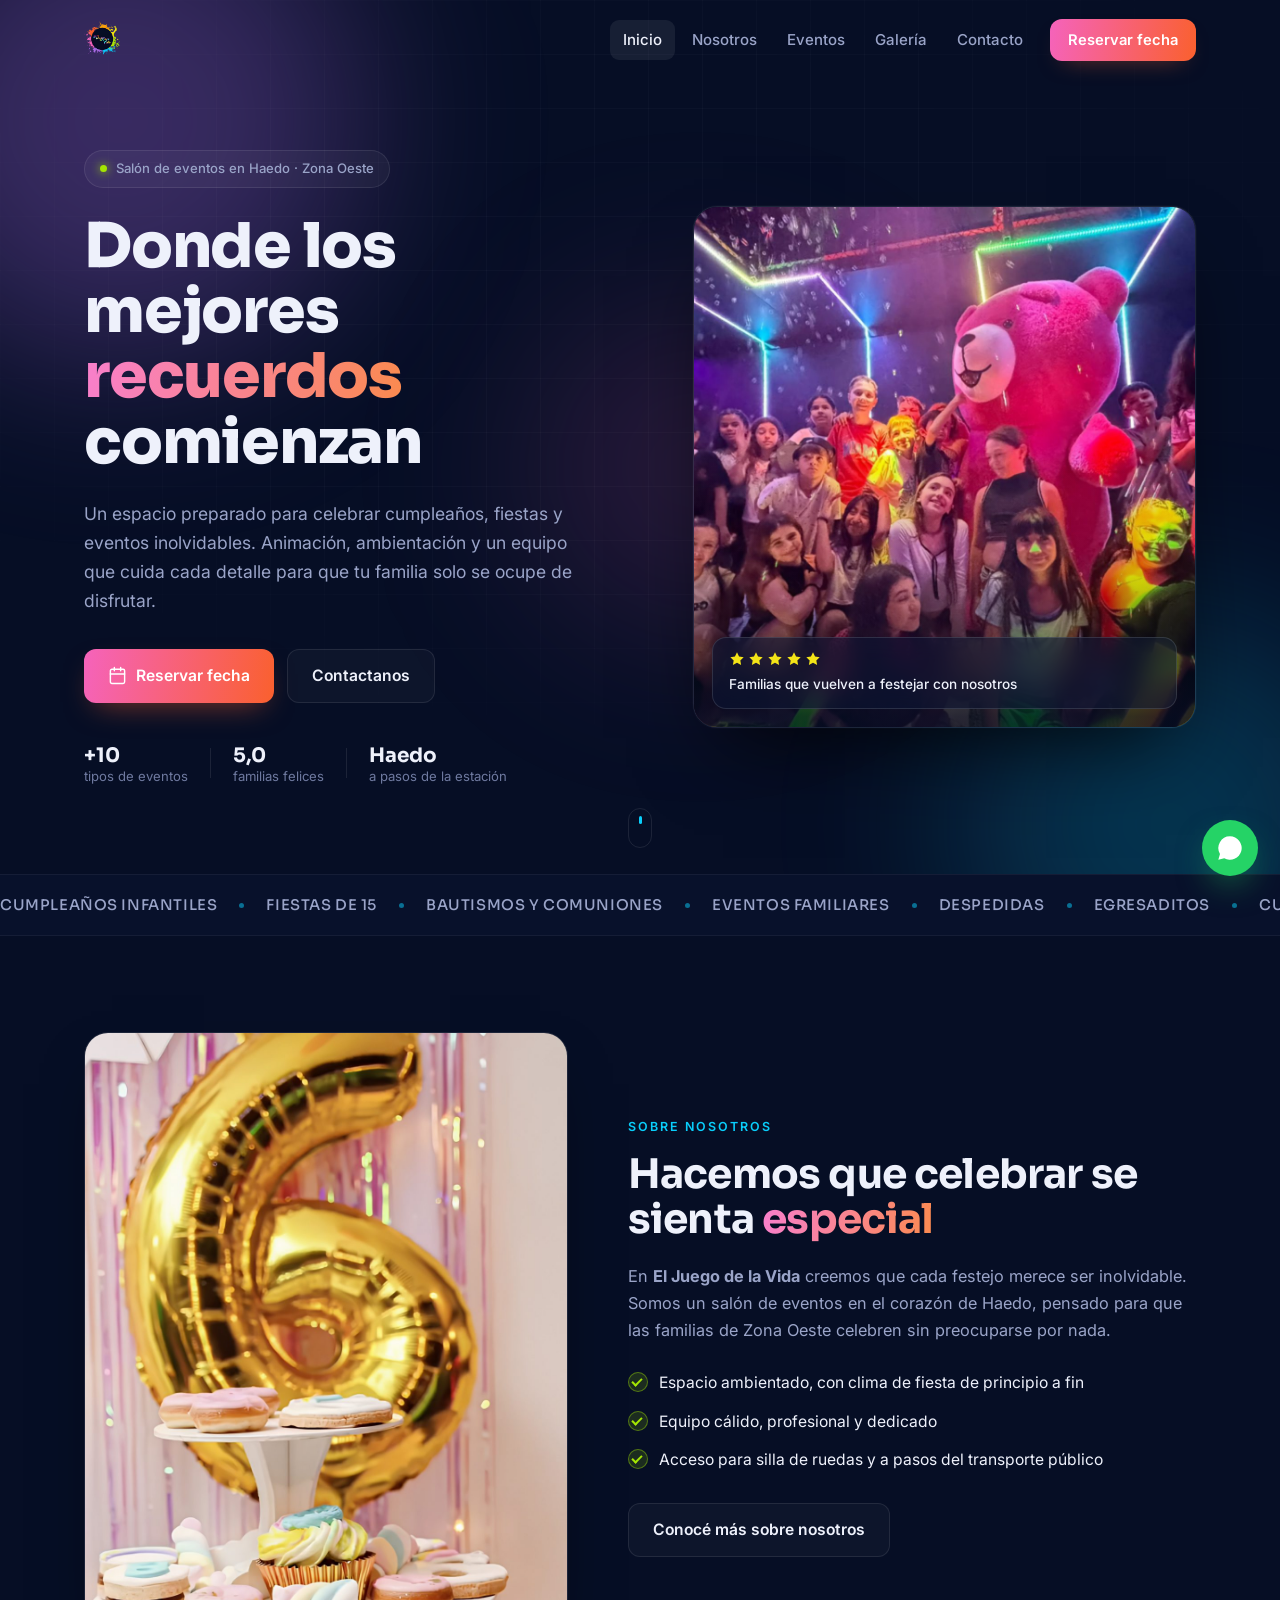
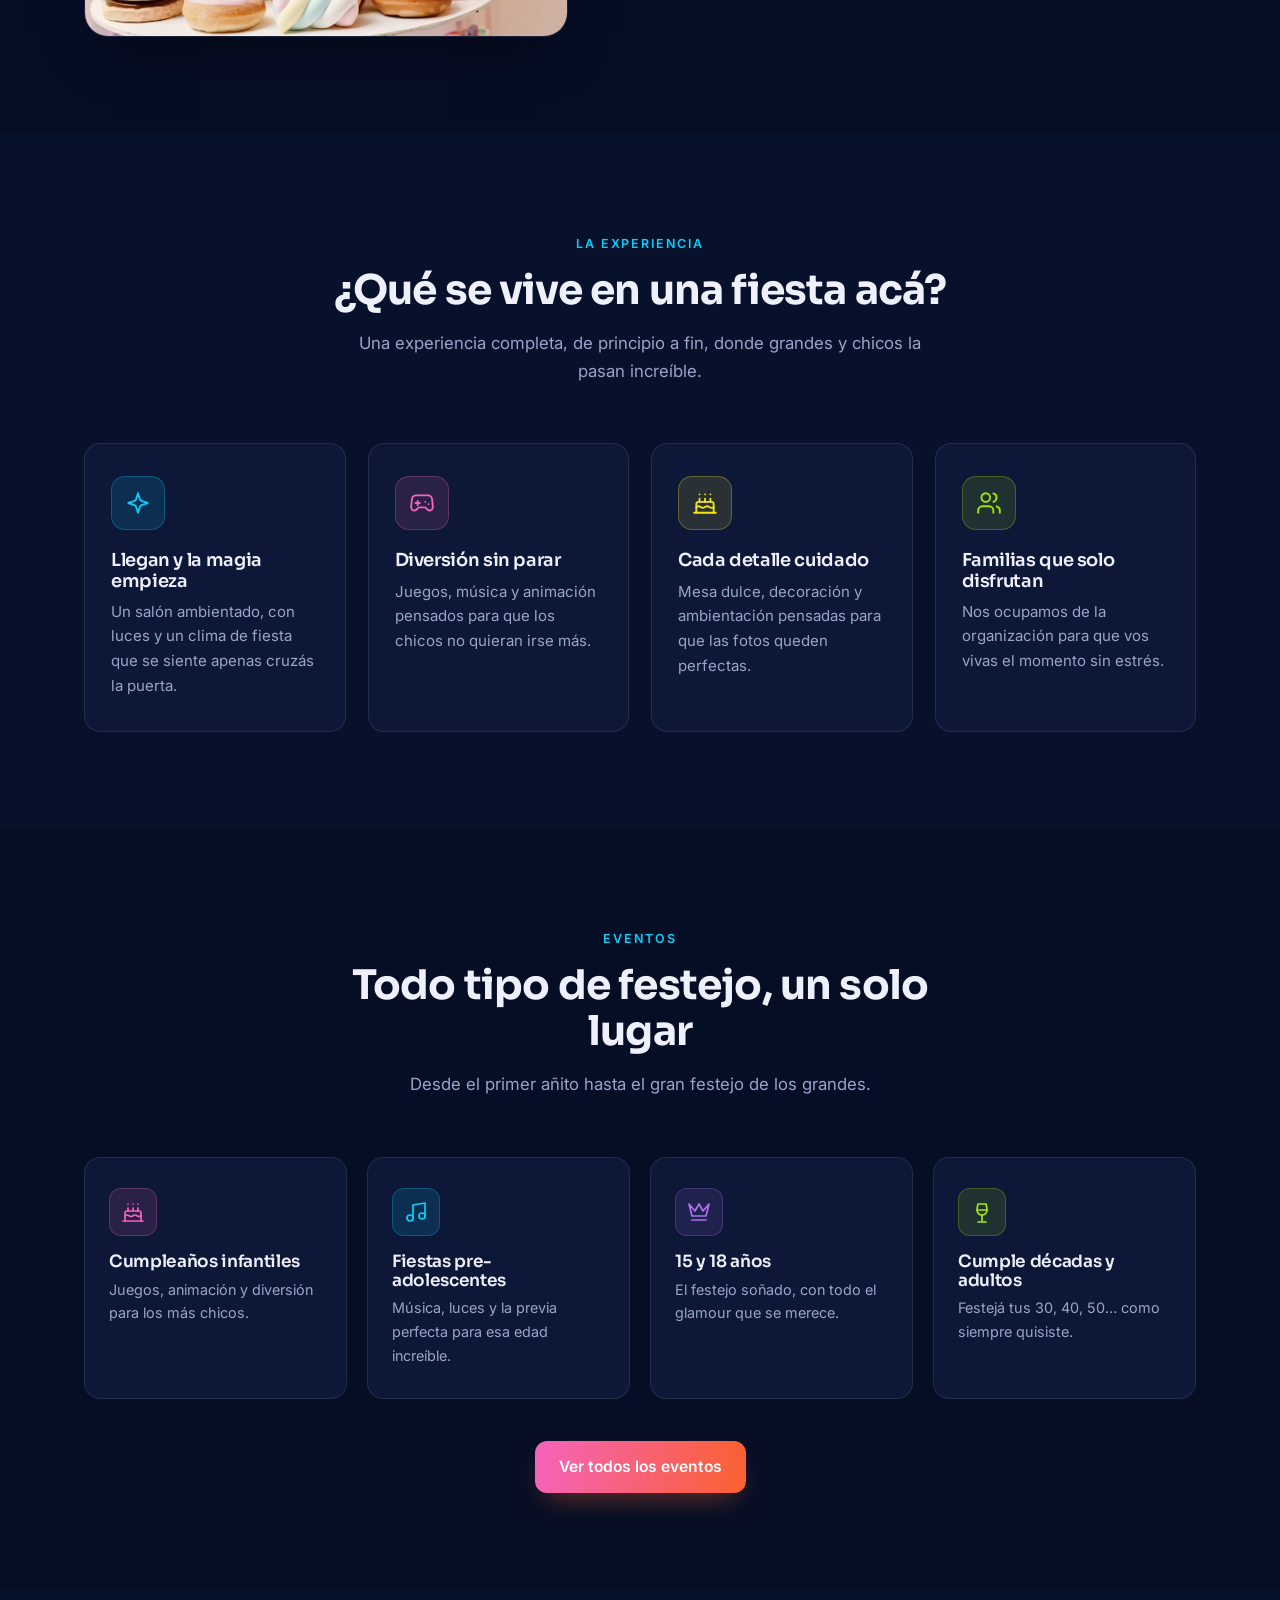
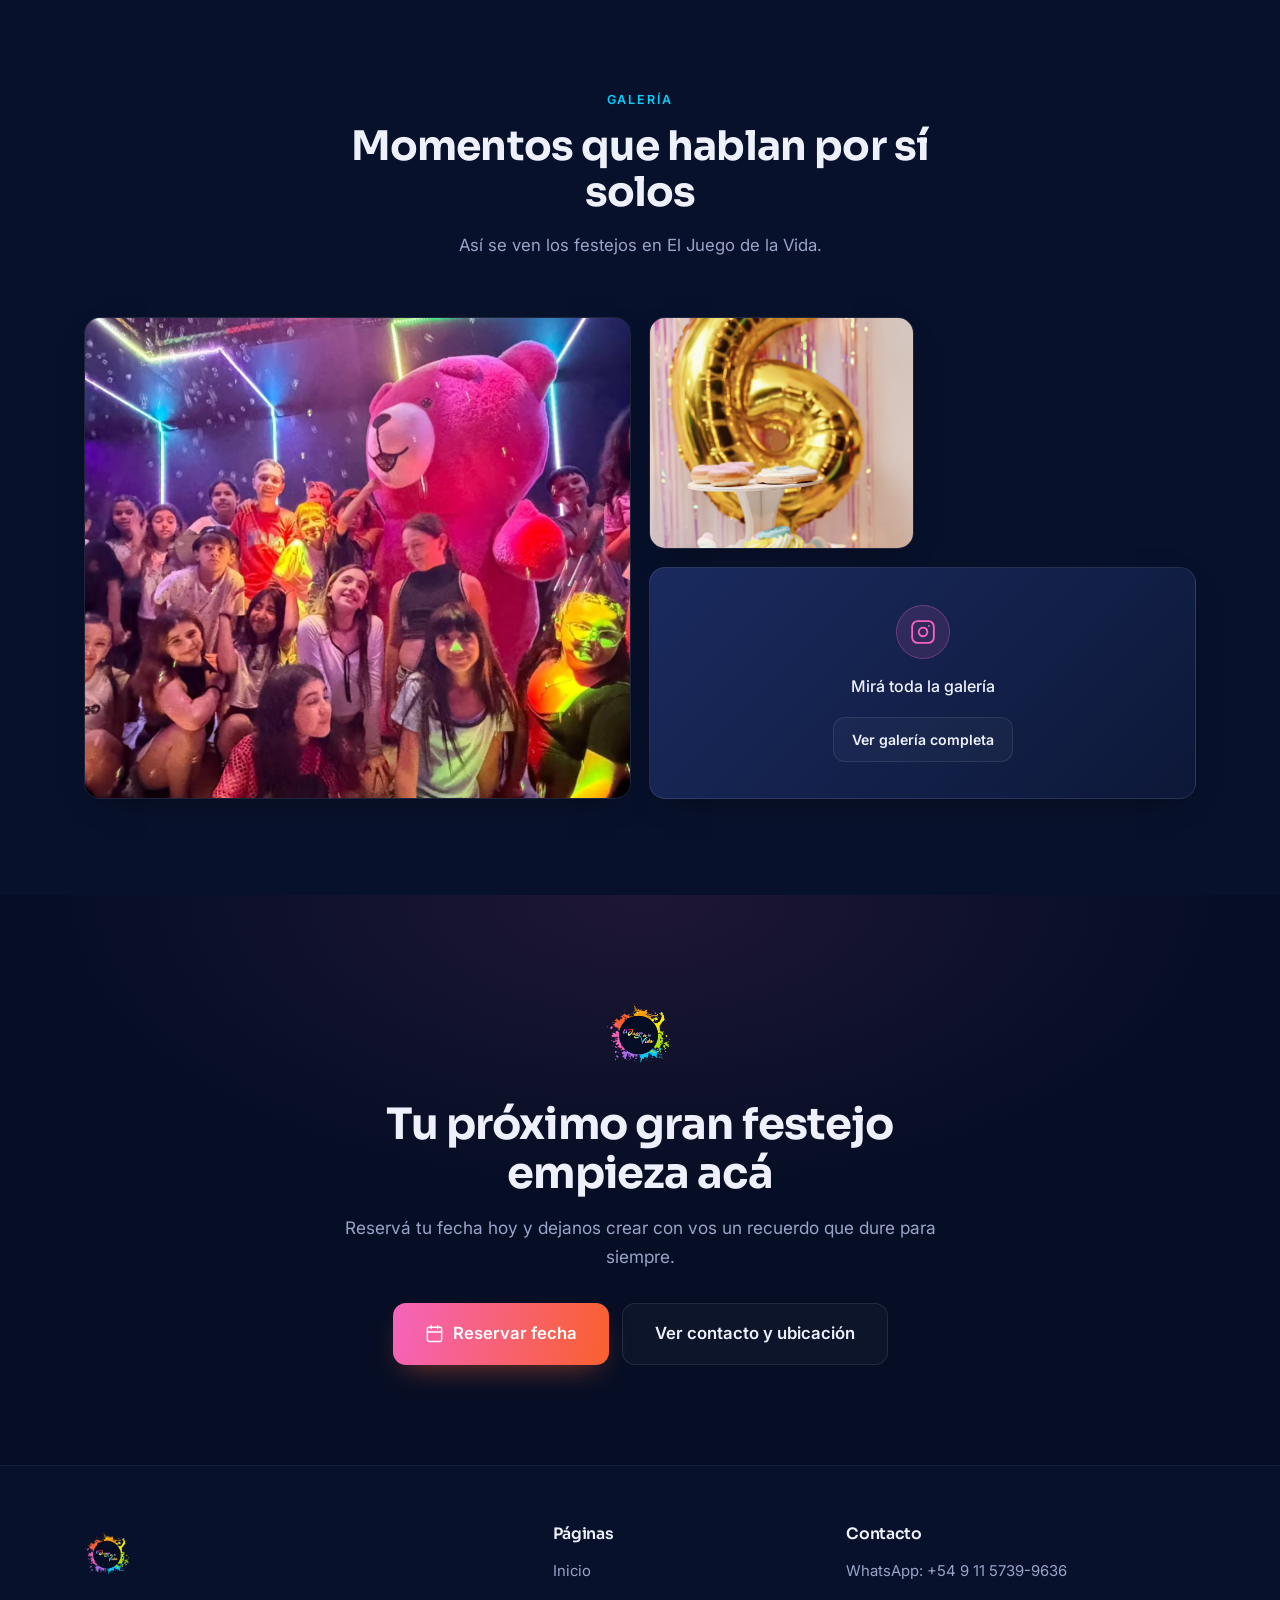
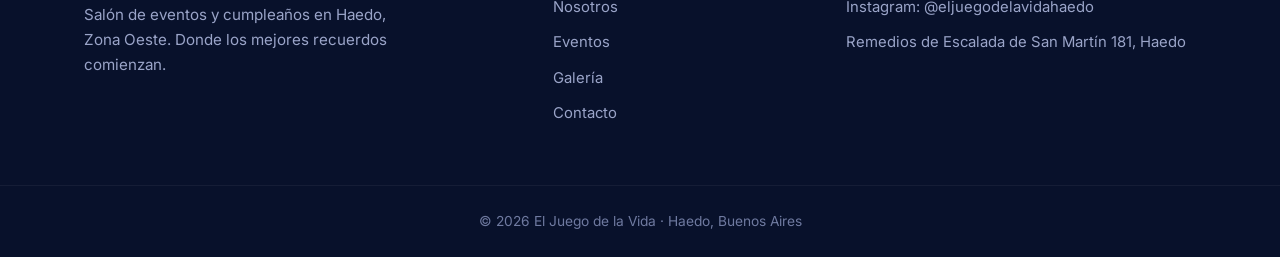
==== commit 05b93d31: "Actualiza el numero de WhatsApp a +54 9 11 5739-9636 Reemplaza en todas las paginas, botones, footer" ====
--- a/index.html
+++ b/index.html
@@ -45,7 +45,7 @@
     "description": "Salón de eventos y cumpleaños en Haedo, Zona Oeste. Espacio preparado, animación y atención personalizada para celebrar momentos inolvidables.",
     "image": "https://eljuegodelavidahaedo.vercel.app/assets/img/fiesta-oso-rosa.jpg",
     "url": "https://eljuegodelavidahaedo.vercel.app/",
-    "telephone": "+5491150200270",
+    "telephone": "+5491157399636",
     "priceRange": "$$",
     "address": {
       "@type": "PostalAddress",
@@ -77,7 +77,7 @@
         <a href="eventos.html" class="nav-link">Eventos</a>
         <a href="galeria.html" class="nav-link">Galería</a>
         <a href="contacto.html" class="nav-link">Contacto</a>
-        <a href="https://wa.me/5491150200270?text=Hola!%20Quiero%20consultar%20por%20una%20fecha%20en%20El%20Juego%20de%20la%20Vida"
+        <a href="https://wa.me/5491157399636?text=Hola!%20Quiero%20consultar%20por%20una%20fecha%20en%20El%20Juego%20de%20la%20Vida"
            class="btn btn-nav" target="_blank" rel="noopener">Reservar fecha</a>
       </nav>
       <button class="nav-toggle" id="navToggle" aria-label="Abrir menú" aria-expanded="false">
@@ -108,7 +108,7 @@
         </p>
 
         <div class="hero-cta">
-          <a href="https://wa.me/5491150200270?text=Hola!%20Quiero%20reservar%20una%20fecha%20en%20El%20Juego%20de%20la%20Vida.%20Mi%20evento%20es%20para..."
+          <a href="https://wa.me/5491157399636?text=Hola!%20Quiero%20reservar%20una%20fecha%20en%20El%20Juego%20de%20la%20Vida.%20Mi%20evento%20es%20para..."
              class="btn btn-primary" target="_blank" rel="noopener">
             <svg class="ico" viewBox="0 0 24 24" fill="none" stroke="currentColor" stroke-width="1.8" stroke-linecap="round" stroke-linejoin="round" aria-hidden="true"><rect width="18" height="18" x="3" y="4" rx="2"/><path d="M3 10h18M8 2v4M16 2v4"/></svg>
             Reservar fecha
@@ -305,7 +305,7 @@
       <h2>Tu próximo gran festejo empieza acá</h2>
       <p>Reservá tu fecha hoy y dejanos crear con vos un recuerdo que dure para siempre.</p>
       <div class="hero-cta center">
-        <a href="https://wa.me/5491150200270?text=Hola!%20Quiero%20reservar%20una%20fecha%20en%20El%20Juego%20de%20la%20Vida"
+        <a href="https://wa.me/5491157399636?text=Hola!%20Quiero%20reservar%20una%20fecha%20en%20El%20Juego%20de%20la%20Vida"
            class="btn btn-primary btn-lg" target="_blank" rel="noopener">
           <svg class="ico" viewBox="0 0 24 24" fill="none" stroke="currentColor" stroke-width="1.8" stroke-linecap="round" stroke-linejoin="round" aria-hidden="true"><rect width="18" height="18" x="3" y="4" rx="2"/><path d="M3 10h18M8 2v4M16 2v4"/></svg>
           Reservar fecha
@@ -332,7 +332,7 @@
       </div>
       <div class="footer-col">
         <h4>Contacto</h4>
-        <a href="https://wa.me/5491150200270" target="_blank" rel="noopener">WhatsApp: +54 9 11 5020-0270</a>
+        <a href="https://wa.me/5491157399636" target="_blank" rel="noopener">WhatsApp: +54 9 11 5739-9636</a>
         <a href="https://www.instagram.com/eljuegodelavidahaedo/" target="_blank" rel="noopener">Instagram: @eljuegodelavidahaedo</a>
         <span>Remedios de Escalada de San Martín 181, Haedo</span>
       </div>
@@ -342,14 +342,14 @@
     </div>
   </footer>
 
-  <a href="https://wa.me/5491150200270?text=Hola!%20Quiero%20consultar%20por%20El%20Juego%20de%20la%20Vida"
+  <a href="https://wa.me/5491157399636?text=Hola!%20Quiero%20consultar%20por%20El%20Juego%20de%20la%20Vida"
      class="wa-float" target="_blank" rel="noopener" aria-label="Chatear por WhatsApp">
     <svg viewBox="0 0 24 24" width="28" height="28" fill="currentColor" aria-hidden="true"><path d="M17.47 14.38c-.3-.15-1.75-.86-2.02-.96-.27-.1-.47-.15-.66.15-.2.3-.76.96-.93 1.16-.17.2-.34.22-.64.07-.3-.15-1.25-.46-2.38-1.47-.88-.78-1.47-1.75-1.64-2.05-.17-.3-.02-.46.13-.61.13-.13.3-.34.45-.51.15-.17.2-.3.3-.5.1-.2.05-.37-.02-.52-.08-.15-.66-1.6-.91-2.19-.24-.57-.48-.5-.66-.5-.17 0-.37-.02-.56-.02s-.52.07-.79.37c-.27.3-1.04 1.02-1.04 2.48s1.07 2.88 1.22 3.08c.15.2 2.1 3.2 5.08 4.49.71.31 1.26.49 1.69.62.71.23 1.36.2 1.87.12.57-.08 1.75-.71 2-1.4.25-.69.25-1.28.17-1.4-.07-.13-.27-.2-.57-.35zM12 2a10 10 0 0 0-8.6 15.06L2 22l5.05-1.32A10 10 0 1 0 12 2z"/></svg>
   </a>
 
   <div class="sticky-cta">
     <a href="contacto.html" class="btn btn-outline">Contacto</a>
-    <a href="https://wa.me/5491150200270?text=Hola!%20Quiero%20reservar%20una%20fecha" class="btn btn-primary" target="_blank" rel="noopener">Reservar fecha</a>
+    <a href="https://wa.me/5491157399636?text=Hola!%20Quiero%20reservar%20una%20fecha" class="btn btn-primary" target="_blank" rel="noopener">Reservar fecha</a>
   </div>
 
   <script src="js/script.js"></script>
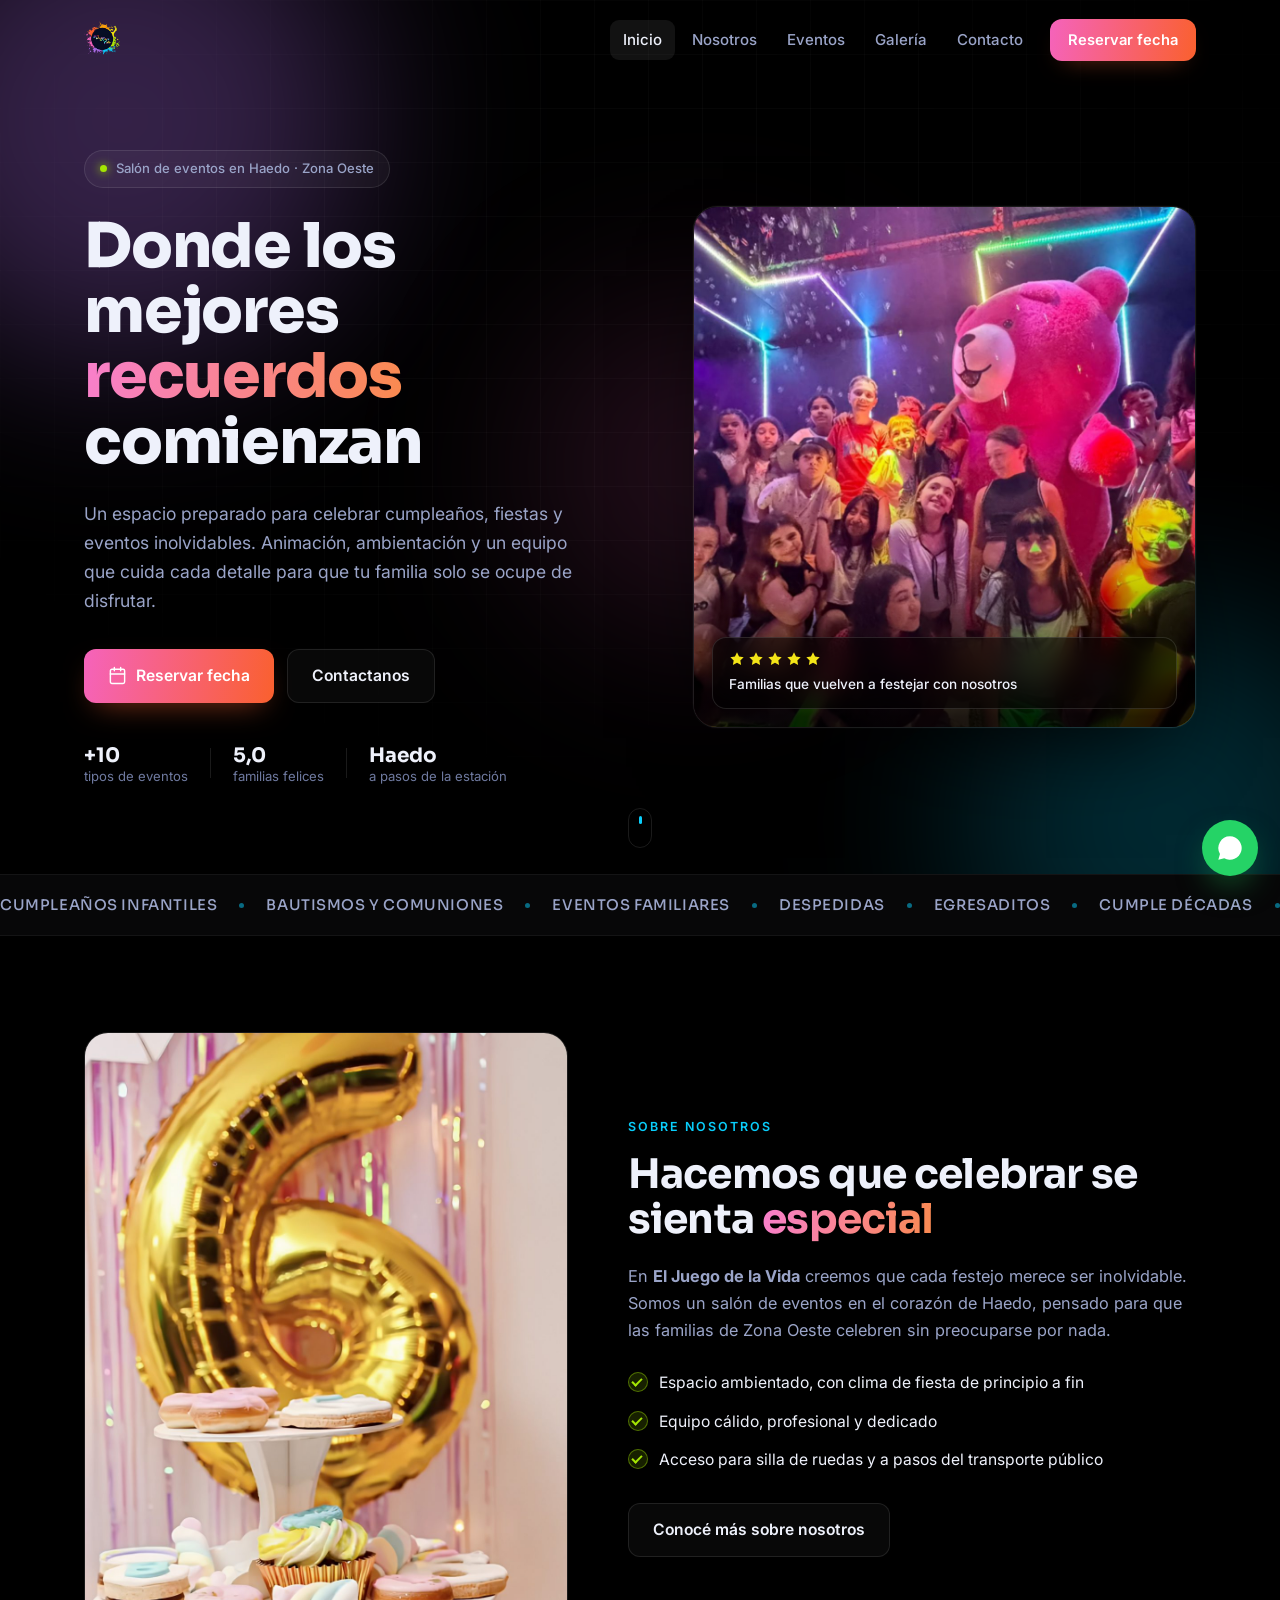
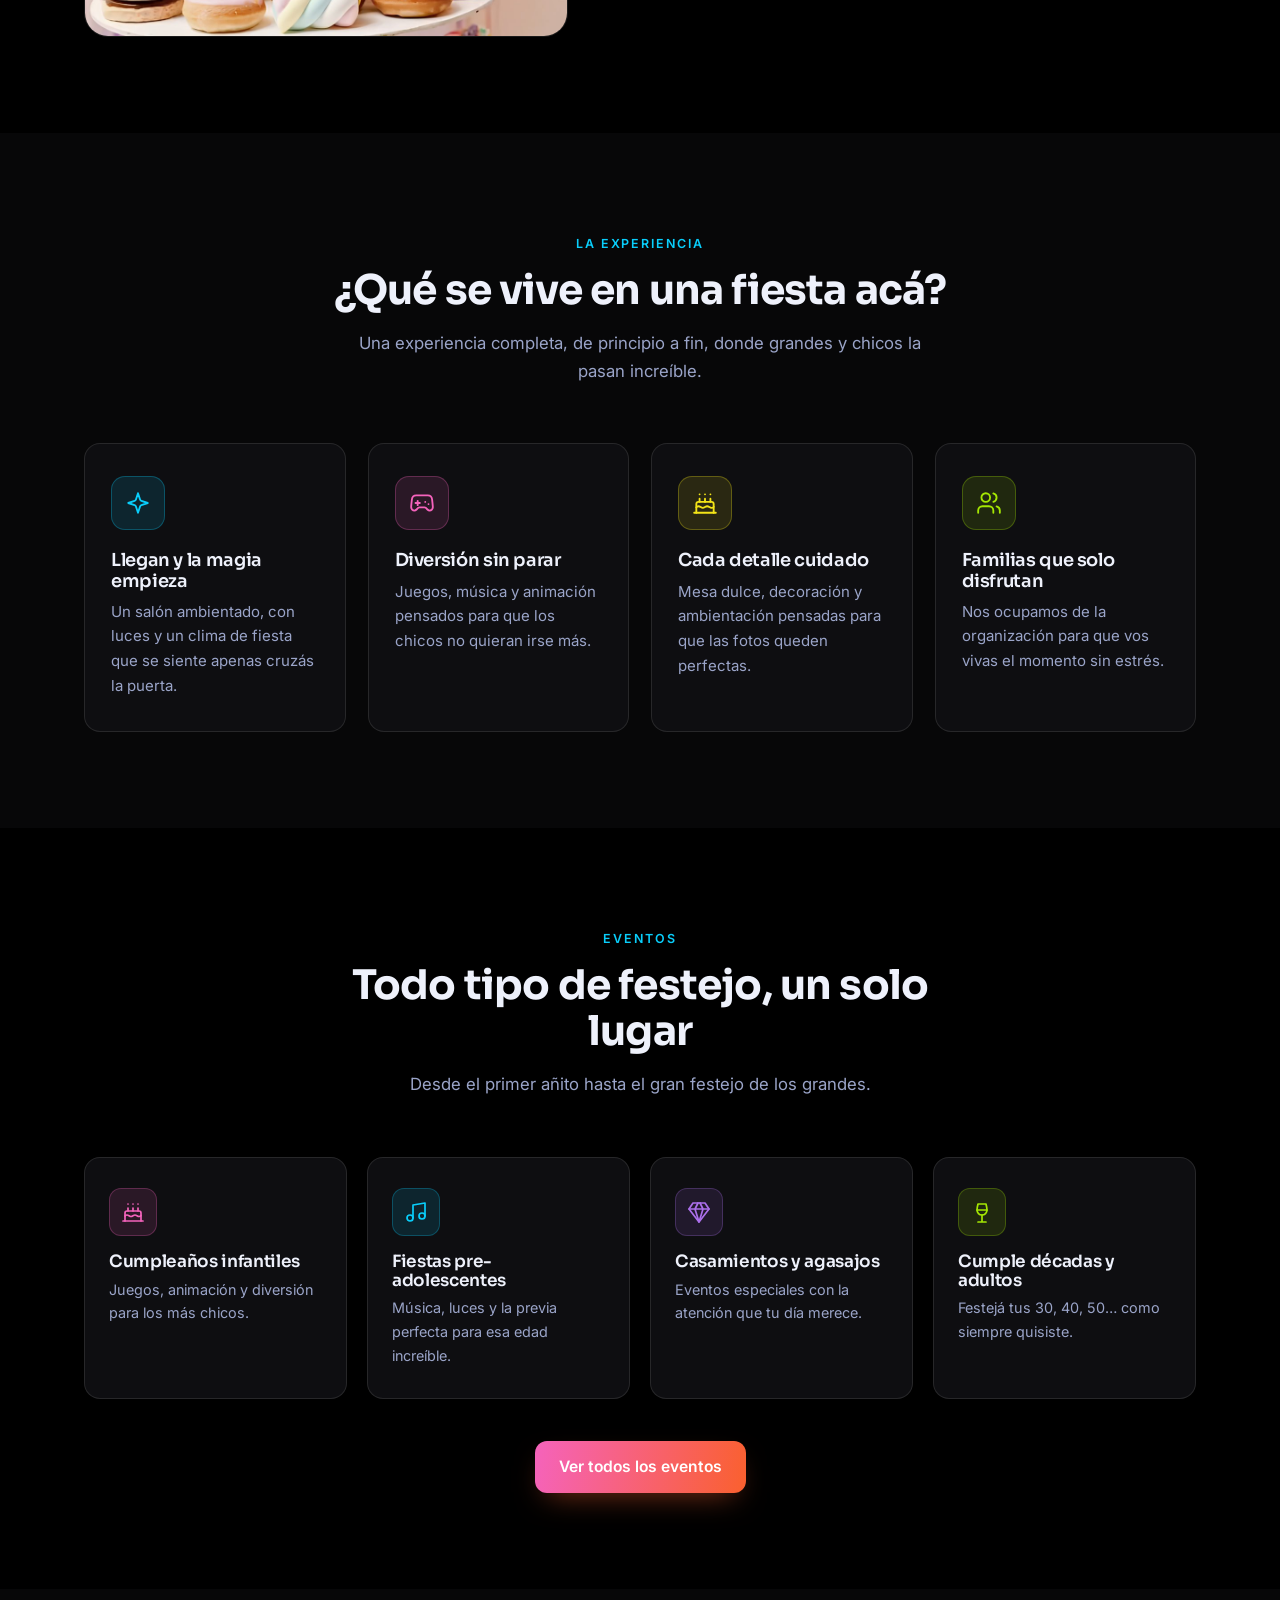
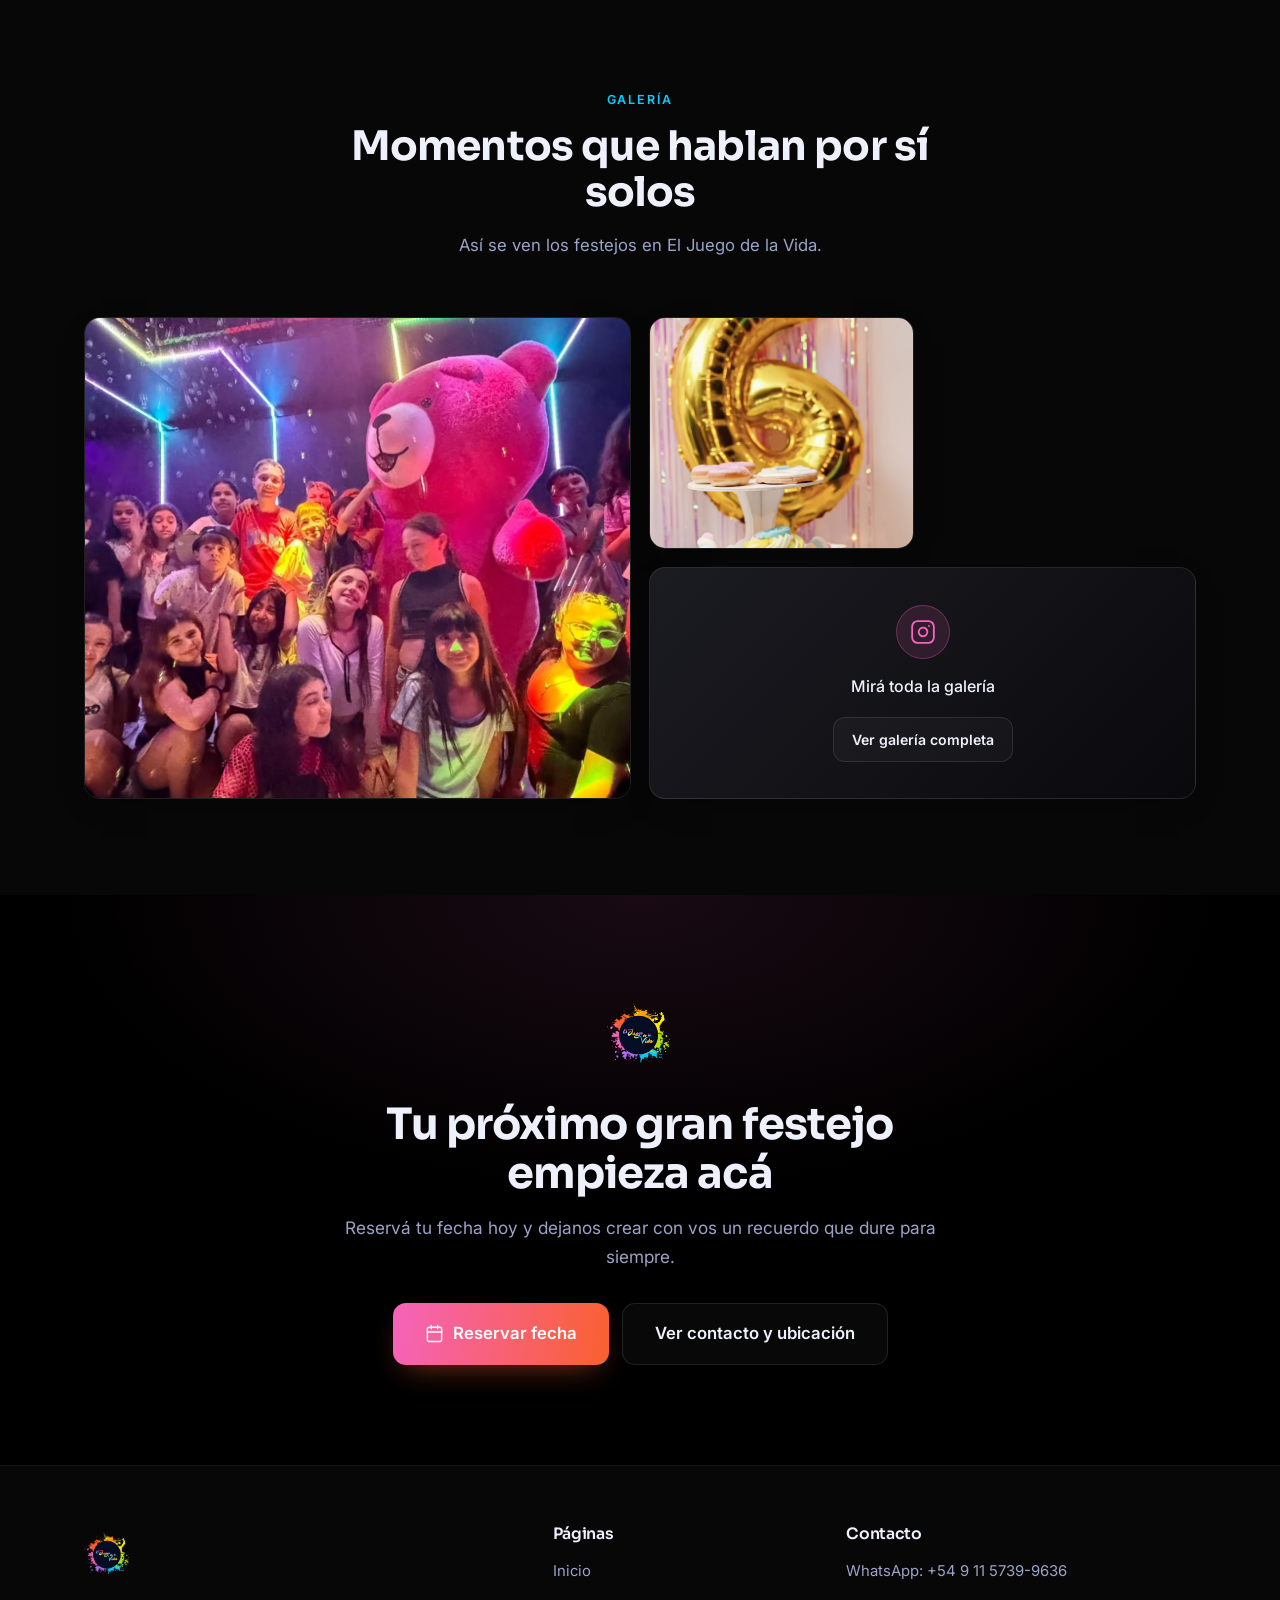
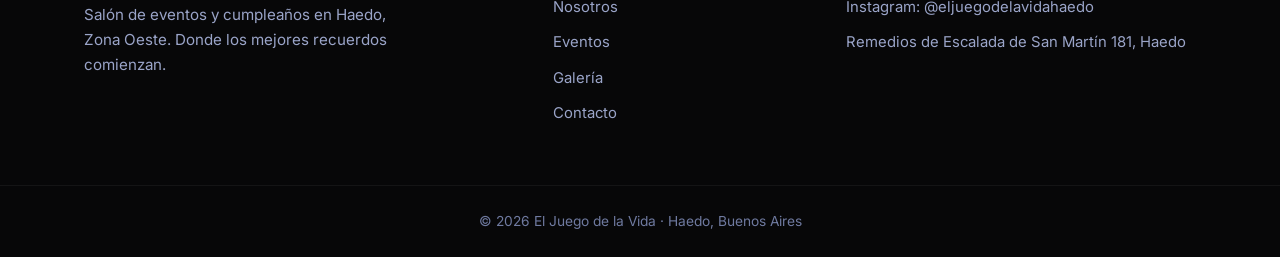
==== commit 9db68a9f: "Fondo negro, saca 15/18 y arregla bug del menu mobile - Tema base cambiado de azul oscuro a negro (#" ====
--- a/index.html
+++ b/index.html
@@ -10,7 +10,7 @@
   <meta name="keywords" content="salón de eventos Haedo, salón infantil Haedo, cumpleaños infantiles Haedo, salón para fiestas Haedo, eventos infantiles Zona Oeste, salón de cumpleaños Haedo" />
   <meta name="author" content="El Juego de la Vida" />
   <meta name="robots" content="index, follow" />
-  <meta name="theme-color" content="#060e25" />
+  <meta name="theme-color" content="#000000" />
   <link rel="canonical" href="https://eljuegodelavidahaedo.vercel.app/" />
 
   <!-- Open Graph -->
@@ -150,8 +150,8 @@
   <!-- ===== MARQUEE ===== -->
   <div class="marquee" aria-hidden="true">
     <div class="marquee-track">
-      <span>Cumpleaños infantiles<i></i>Fiestas de 15<i></i>Bautismos y comuniones<i></i>Eventos familiares<i></i>Despedidas<i></i>Egresaditos<i></i>Cumple décadas<i></i>Reuniones empresariales<i></i></span>
-      <span>Cumpleaños infantiles<i></i>Fiestas de 15<i></i>Bautismos y comuniones<i></i>Eventos familiares<i></i>Despedidas<i></i>Egresaditos<i></i>Cumple décadas<i></i>Reuniones empresariales<i></i></span>
+      <span>Cumpleaños infantiles<i></i>Bautismos y comuniones<i></i>Eventos familiares<i></i>Despedidas<i></i>Egresaditos<i></i>Cumple décadas<i></i>Reuniones empresariales<i></i></span>
+      <span>Cumpleaños infantiles<i></i>Bautismos y comuniones<i></i>Eventos familiares<i></i>Despedidas<i></i>Egresaditos<i></i>Cumple décadas<i></i>Reuniones empresariales<i></i></span>
     </div>
   </div>
 
@@ -247,10 +247,10 @@
         </article>
         <article class="event-card reveal" data-delay="120" style="--c:var(--purple)">
           <span class="event-icon">
-            <svg viewBox="0 0 24 24" fill="none" stroke="currentColor" stroke-width="1.7" stroke-linecap="round" stroke-linejoin="round" aria-hidden="true"><path d="m2 4 3 12h14l3-12-6 7-4-7-4 7-6-7z"/><path d="M5 20h14"/></svg>
-          </span>
-          <h3>15 y 18 años</h3>
-          <p>El festejo soñado, con todo el glamour que se merece.</p>
+            <svg viewBox="0 0 24 24" fill="none" stroke="currentColor" stroke-width="1.7" stroke-linecap="round" stroke-linejoin="round" aria-hidden="true"><path d="M6 3h12l4 6-10 13L2 9Z"/><path d="M11 3 8 9l4 13 4-13-3-6M2 9h20"/></svg>
+          </span>
+          <h3>Casamientos y agasajos</h3>
+          <p>Eventos especiales con la atención que tu día merece.</p>
         </article>
         <article class="event-card reveal" data-delay="180" style="--c:var(--green)">
           <span class="event-icon">
--- a/css/style.css
+++ b/css/style.css
@@ -5,13 +5,13 @@
    =================================================================== */
 
 :root {
-  /* Base */
-  --bg:        #060e25;
-  --bg-2:      #08112b;
-  --bg-3:      #0b1736;
-  --surface:   #0d1838;
-  --surface-2: #111f44;
-  --line:      rgba(255,255,255,.09);
+  /* Base (tema negro) */
+  --bg:        #000000;
+  --bg-2:      #070708;
+  --bg-3:      #0c0c0f;
+  --surface:   #0e0e11;
+  --surface-2: #16161b;
+  --line:      rgba(255,255,255,.10);
   --line-2:    rgba(255,255,255,.05);
 
   /* Accents (paleta de marca) */
@@ -30,7 +30,7 @@
   /* Gradientes (usados con criterio, sólo en acentos clave) */
   --grad-primary: linear-gradient(100deg, #f563bc 0%, #fa602e 100%);
   --grad-text:    linear-gradient(100deg, #f87fce, #fa8a4e);
-  --grad-cool:    linear-gradient(135deg, #1a2a5e, #0d1838);
+  --grad-cool:    linear-gradient(135deg, #1b1b22, #0a0a0d);
 
   --radius:    16px;
   --radius-lg: 24px;
@@ -130,7 +130,7 @@
   border-bottom:1px solid transparent;
 }
 .site-header.scrolled {
-  background: rgba(6,14,37,.78);
+  background: rgba(0,0,0,.8);
   backdrop-filter: blur(16px);
   -webkit-backdrop-filter: blur(16px);
   box-shadow: 0 8px 30px -16px rgba(0,0,0,.6);
@@ -205,12 +205,12 @@
 .hero-card img { width:100%; height:520px; object-fit:cover; }
 .hero-card::after {
   content:""; position:absolute; inset:0;
-  background: linear-gradient(to top, rgba(6,14,37,.82) 2%, rgba(6,14,37,.15) 30%, transparent 55%);
+  background: linear-gradient(to top, rgba(0,0,0,.85) 2%, rgba(0,0,0,.15) 30%, transparent 55%);
 }
 .hero-rating {
   position:absolute; bottom:18px; left:18px; right:18px; z-index:2;
   display:flex; flex-direction:column; gap:6px;
-  background: rgba(11,23,54,.55); backdrop-filter:blur(12px); -webkit-backdrop-filter:blur(12px);
+  background: rgba(0,0,0,.5); backdrop-filter:blur(12px); -webkit-backdrop-filter:blur(12px);
   border:1px solid rgba(255,255,255,.12); border-radius:14px; padding:13px 16px;
 }
 .hero-stars { display:flex; gap:3px; }
@@ -291,7 +291,7 @@
 .gallery-item:hover img { transform: scale(1.06); }
 .gallery-item figcaption {
   position:absolute; inset:auto 0 0 0; padding:34px 20px 18px;
-  background: linear-gradient(to top, rgba(6,14,37,.9), transparent);
+  background: linear-gradient(to top, rgba(0,0,0,.92), transparent);
   font-weight:500; font-size:.95rem; transform: translateY(6px); opacity:0; transition:.4s var(--ease);
 }
 .gallery-item:hover figcaption { transform: translateY(0); opacity:1; }
@@ -424,14 +424,14 @@
 .sticky-cta {
   position:fixed; bottom:0; left:0; right:0; z-index:95;
   display:none; gap:10px; padding:12px 14px;
-  background: rgba(6,14,37,.9); backdrop-filter: blur(14px); -webkit-backdrop-filter: blur(14px);
+  background: rgba(0,0,0,.92); backdrop-filter: blur(14px); -webkit-backdrop-filter: blur(14px);
   border-top:1px solid var(--line);
 }
 .sticky-cta .btn { flex:1; padding:13px 10px; font-size:.95rem; }
 
 /* ---------- Lightbox ---------- */
 .lightbox {
-  position:fixed; inset:0; z-index:200; background:rgba(3,7,20,.92); backdrop-filter:blur(4px);
+  position:fixed; inset:0; z-index:200; background:rgba(0,0,0,.94); backdrop-filter:blur(4px);
   display:flex; align-items:center; justify-content:center; padding:24px;
   opacity:0; visibility:hidden; transition: opacity .35s var(--ease), visibility .35s;
 }
@@ -487,6 +487,15 @@
   .nav .btn-nav { margin:16px 0 0; text-align:center; }
   .nav-toggle { display:flex; }
 
+  /* Fix menú: el backdrop-filter del header scrolleado creaba un containing
+     block que posicionaba mal el panel fijo del menú al abrirlo tras scrollear.
+     En mobile usamos fondo sólido (sin filtro) para evitarlo. */
+  .site-header.scrolled {
+    backdrop-filter: none;
+    -webkit-backdrop-filter: none;
+    background: rgba(0,0,0,.96);
+  }
+
   .section { padding:70px 0; }
   .hero { padding:124px 0 70px; }
   .hero-card img { height:380px; }
